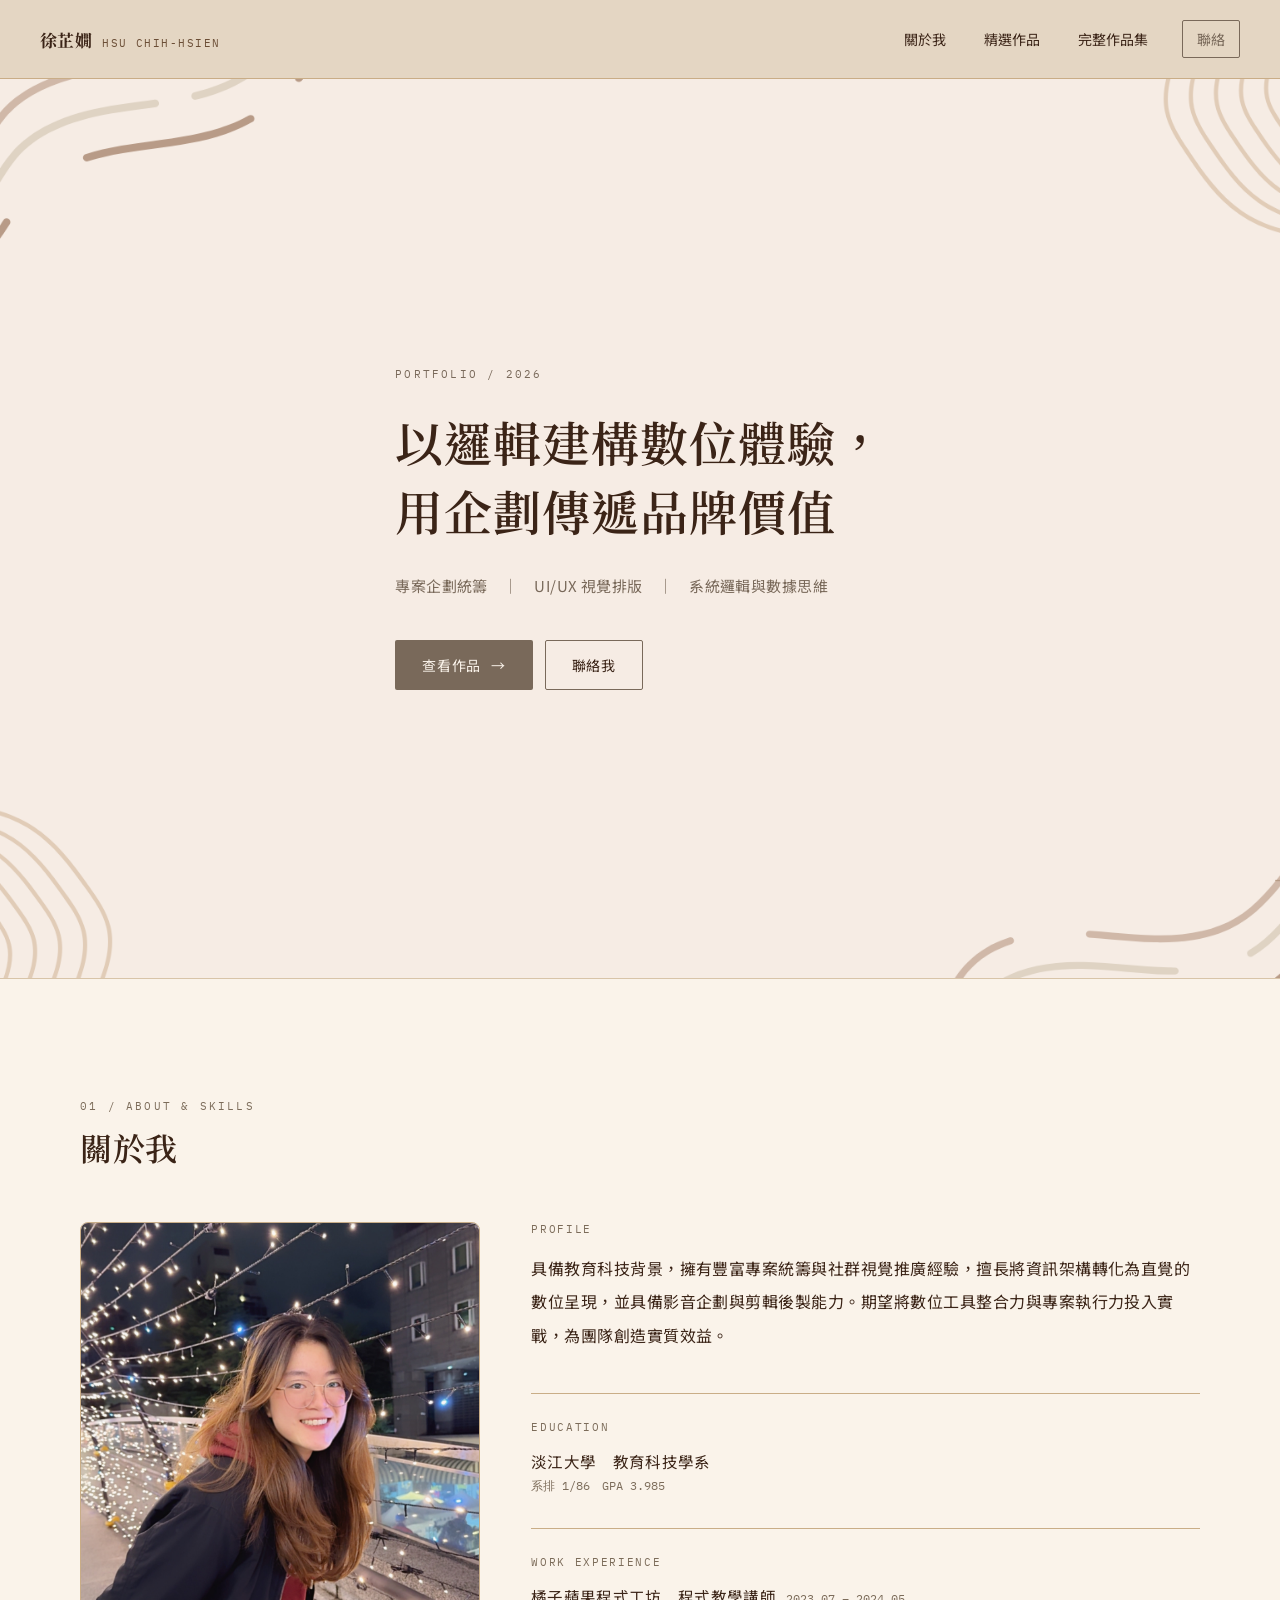
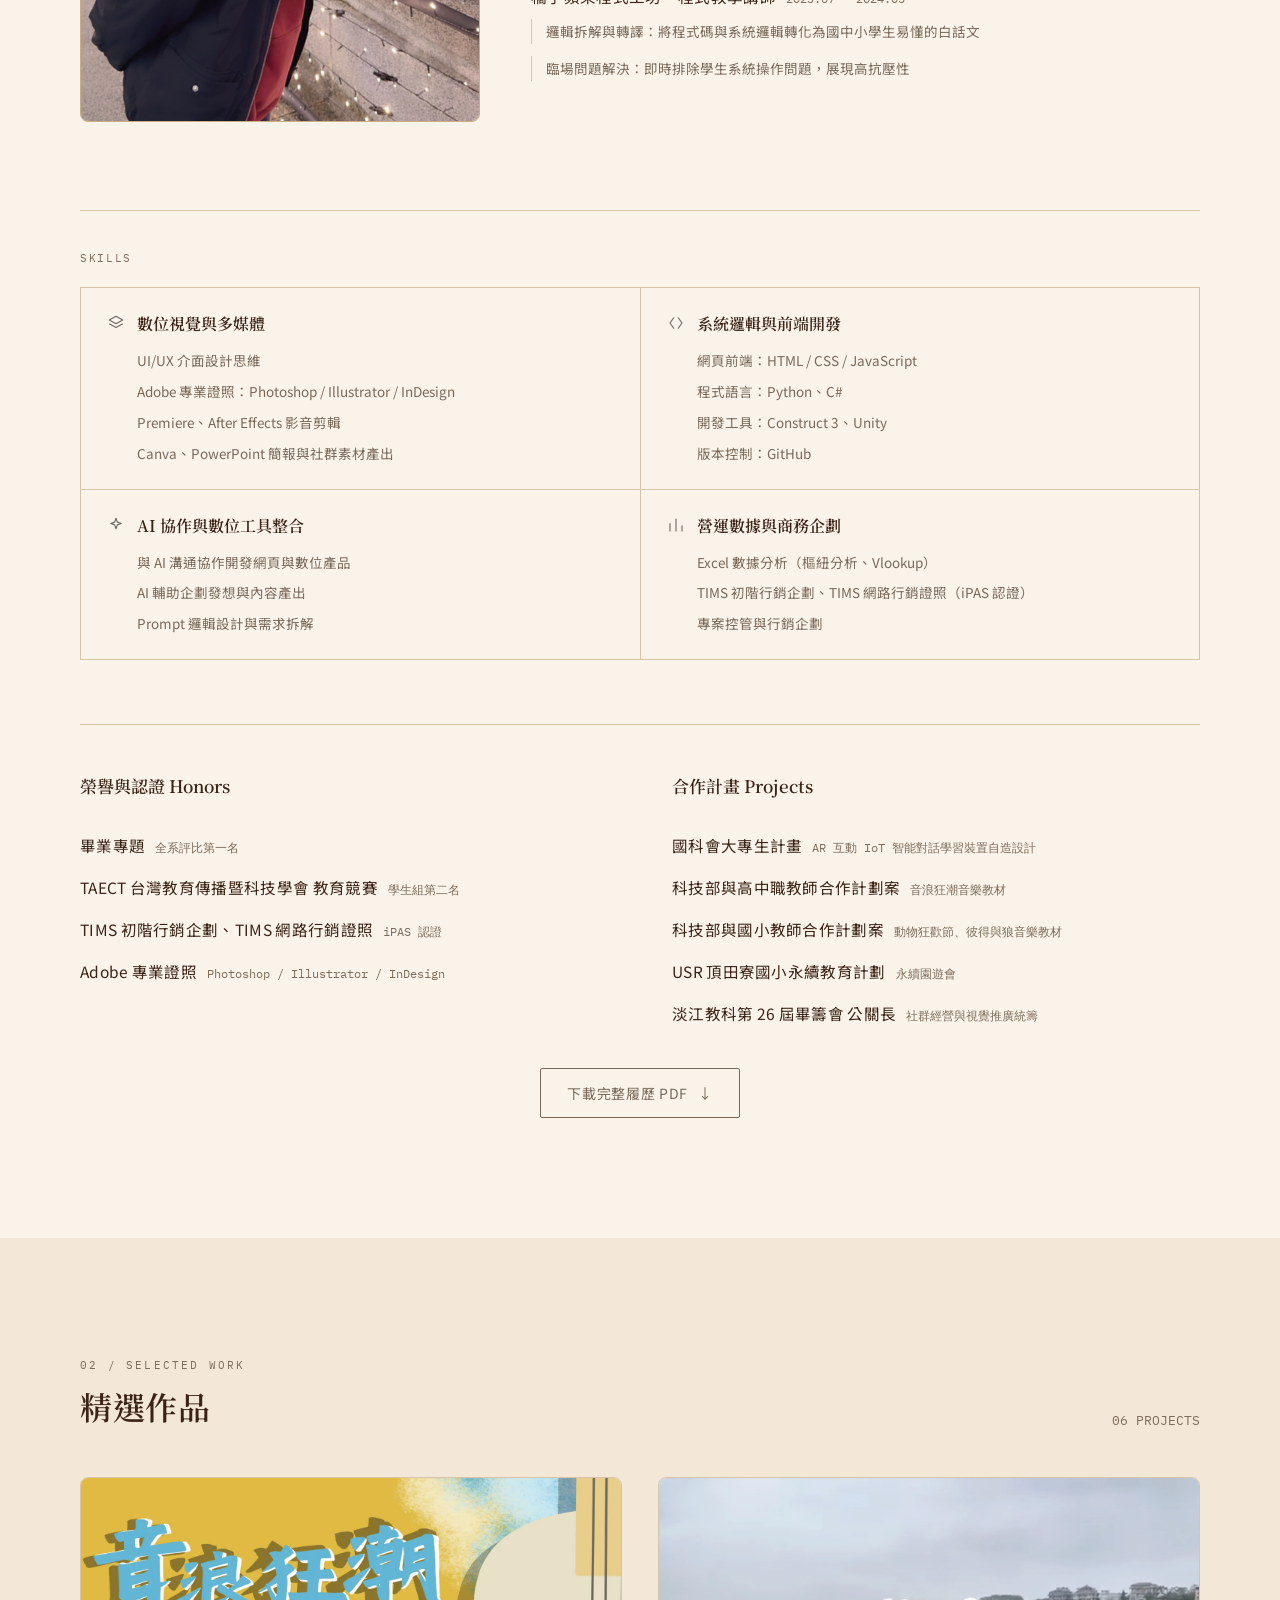
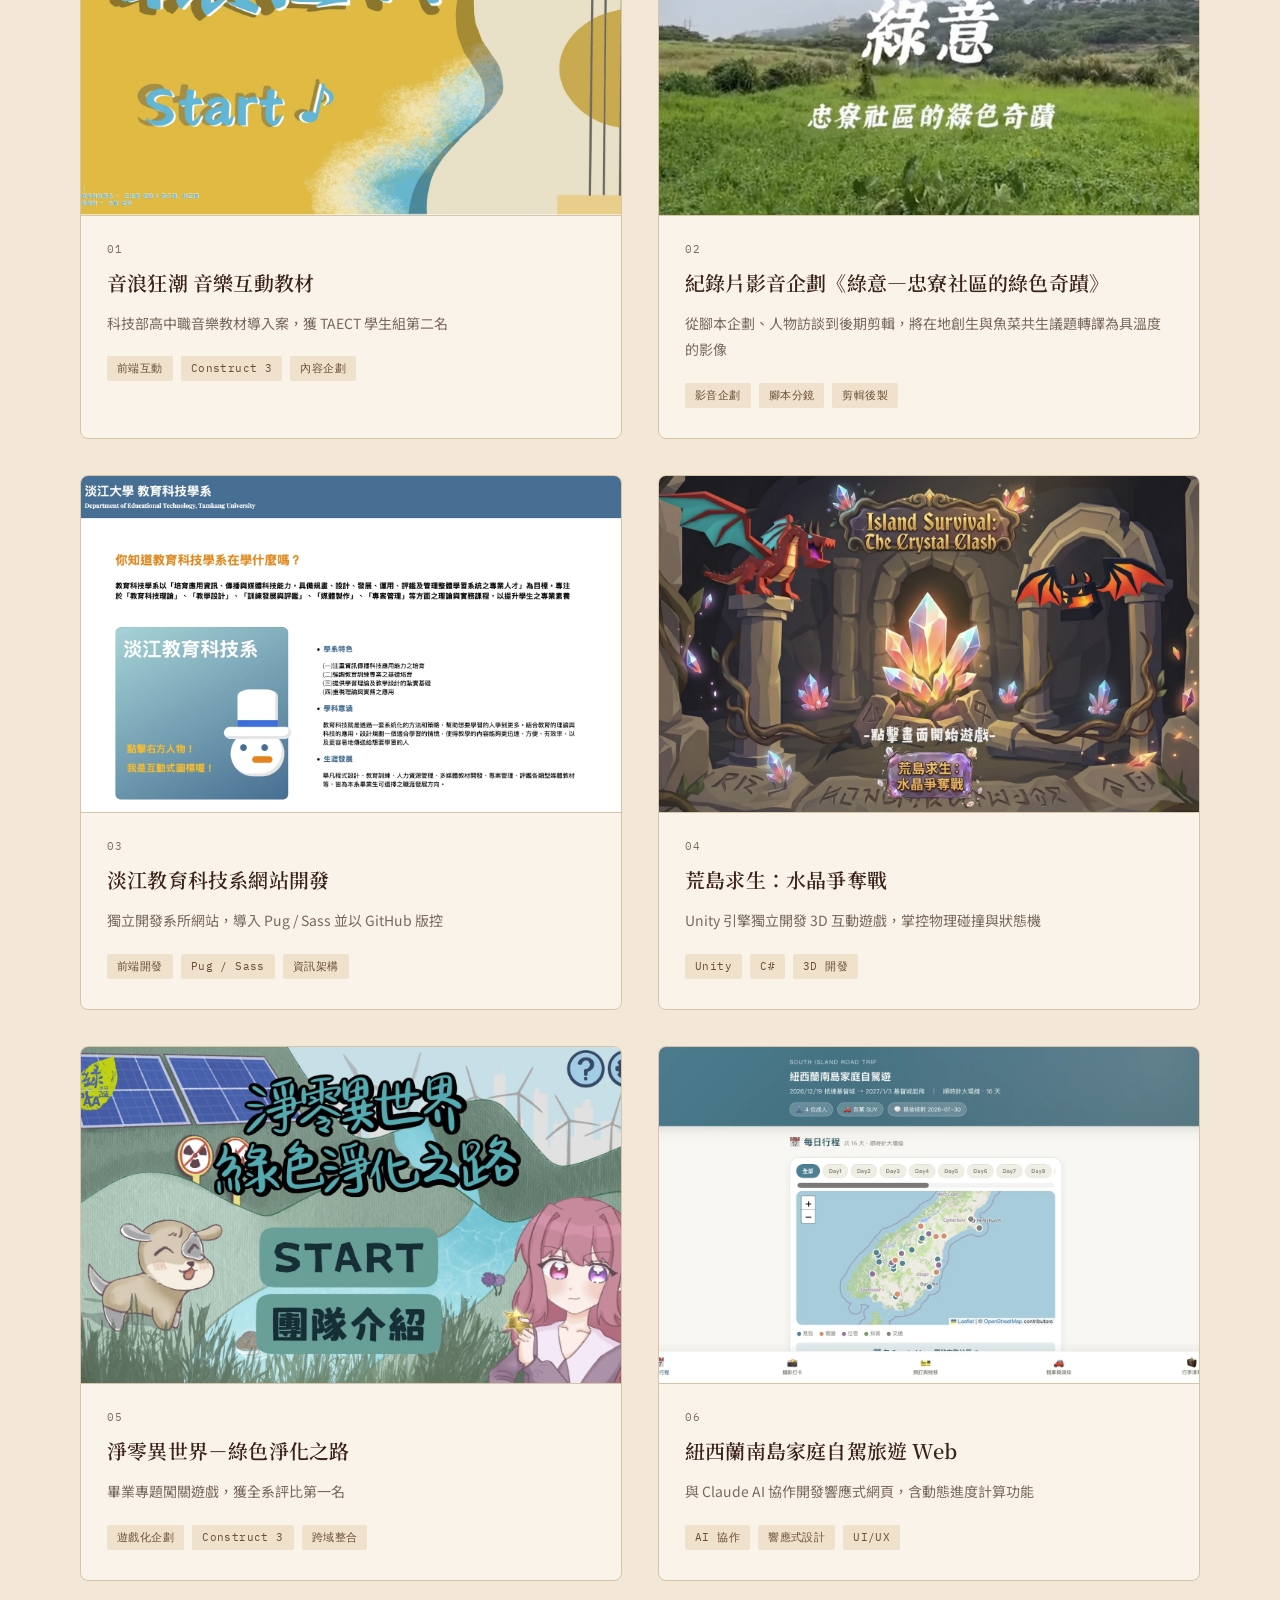
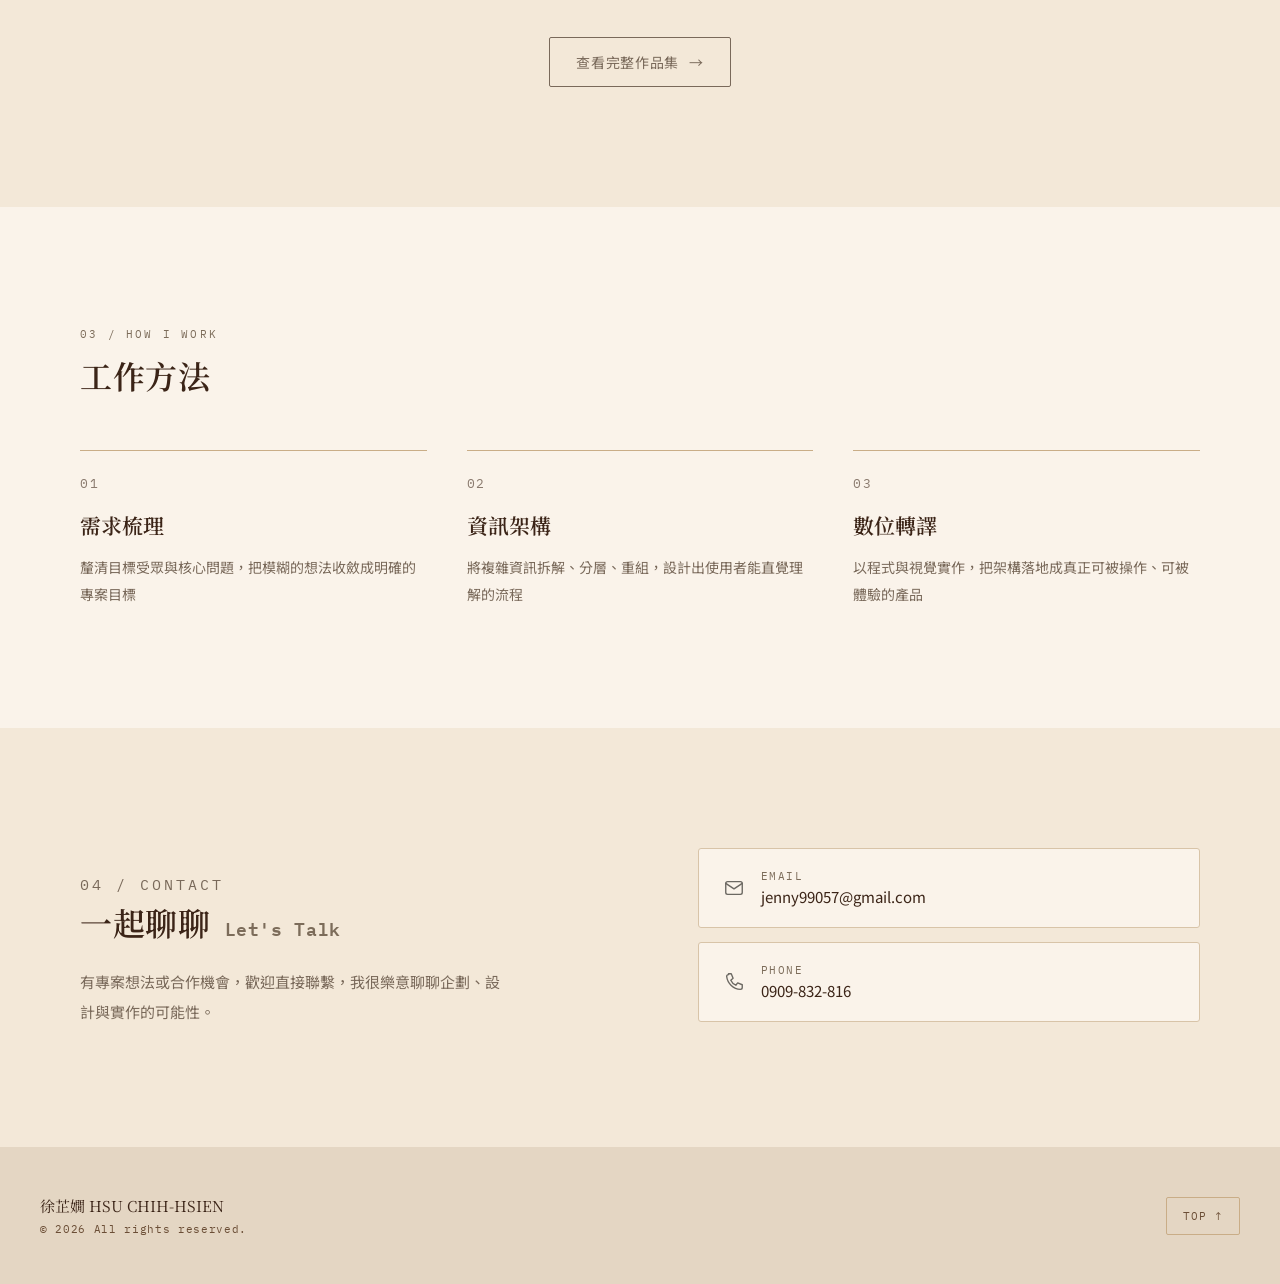
==== index.html @ 4b22bd29 "Bust cache on the OG/Twitter image URL and add explicit twitter:image The og:image was likely fetche" ====
<!DOCTYPE html>
<html lang="zh-Hant">
<head>
<meta charset="UTF-8">
<meta name="viewport" content="width=device-width, initial-scale=1">
<title>徐芷嫺 HSU CHIH-HSIEN — Portfolio</title>
<meta name="description" content="徐芷嫺個人作品集：專案企劃統籌、UI/UX 視覺排版、系統邏輯與數據思維。">
<meta property="og:type" content="website">
<meta property="og:title" content="徐芷嫺 HSU CHIH-HSIEN — Portfolio">
<meta property="og:description" content="徐芷嫺個人作品集：專案企劃統籌、UI/UX 視覺排版、系統邏輯與數據思維。">
<meta property="og:url" content="https://411730178xian.github.io/Chih-Hsien_Portfolio/">
<meta property="og:image" content="https://411730178xian.github.io/Chih-Hsien_Portfolio/assets/images/social/og-cover.jpg?v=2">
<meta property="og:image:width" content="1200">
<meta property="og:image:height" content="675">
<meta name="twitter:card" content="summary_large_image">
<meta name="twitter:image" content="https://411730178xian.github.io/Chih-Hsien_Portfolio/assets/images/social/og-cover.jpg?v=2">
<link rel="preconnect" href="https://fonts.googleapis.com">
<link rel="preconnect" href="https://fonts.gstatic.com" crossorigin>
<link href="https://fonts.googleapis.com/css2?family=Noto+Sans+TC:wght@300;400;500;700&family=Noto+Serif+TC:wght@400;600;700&family=IBM+Plex+Mono:wght@400;500&display=swap" rel="stylesheet">
<link rel="stylesheet" href="css/style.css?v=5">
<link rel="icon" href="assets/icons/favicon.ico" sizes="any">
<link rel="icon" type="image/png" sizes="32x32" href="assets/icons/favicon-32.png">
<link rel="icon" type="image/png" sizes="16x16" href="assets/icons/favicon-16.png">
<link rel="apple-touch-icon" href="assets/icons/apple-touch-icon.png">
</head>
<body>

  <header class="site-header">
    <div class="nav-inner">
      <a href="#top" class="logo">
        <span class="logo-zh">徐芷嫺</span>
        <span class="logo-en">HSU CHIH-HSIEN</span>
      </a>
      <nav class="nav-links">
        <a href="#about" class="nav-link">關於我</a>
        <a href="#work" class="nav-link">精選作品</a>
        <a href="works.html" class="nav-link">完整作品集</a>
        <a href="#contact" class="nav-contact">聯絡</a>
      </nav>
      <button class="burger" type="button" aria-label="選單" aria-expanded="false" aria-controls="mobile-menu">
        <span></span><span></span><span></span>
      </button>
    </div>
    <div class="mobile-menu" id="mobile-menu">
      <a href="#about">關於 About</a>
      <a href="#work">精選作品 Work</a>
      <a href="works.html">完整作品集 All Works</a>
      <a href="#contact">聯絡 Contact</a>
    </div>
  </header>

  <main id="top">

    <!-- ============ HERO ============ -->
    <section class="hero">
      <div class="hero-inner">
        <p class="hero-kicker">PORTFOLIO / 2026</p>
        <h1 class="hero-title">以邏輯建構數位體驗，<br>用企劃傳遞品牌價值</h1>
        <p class="hero-sub">專案企劃統籌　｜　UI/UX 視覺排版　｜　系統邏輯與數據思維</p>
        <div class="hero-cta">
          <a href="#work" class="btn btn-primary">查看作品 <span aria-hidden="true">→</span></a>
          <a href="#contact" class="btn btn-outline-light">聯絡我</a>
        </div>
      </div>
    </section>

    <!-- ============ ABOUT & SKILLS ============ -->
    <section id="about" class="sec">
      <div class="inner">
        <p class="eyebrow">01 / ABOUT &amp; SKILLS</p>
        <h2>關於我</h2>

        <div class="about-cols">
          <div class="portrait">
            <img src="assets/images/profile/portrait.png" alt="徐芷嫺 個人照" onerror="this.style.display='none'">
            <div class="portrait-placeholder">
              <span class="portrait-label">個人照 PORTRAIT</span>
              <span class="portrait-size">4:5　1200×1500px</span>
            </div>
          </div>

          <div class="about-text">
            <p class="info-label">PROFILE</p>
            <p class="about-body">具備教育科技背景，擁有豐富專案統籌與社群視覺推廣經驗，擅長將資訊架構轉化為直覺的數位呈現，並具備影音企劃與剪輯後製能力。期望將數位工具整合力與專案執行力投入實戰，為團隊創造實質效益。</p>

            <div class="info-block">
              <p class="info-label">EDUCATION</p>
              <div class="info-title">淡江大學　教育科技學系</div>
              <div class="info-meta">系排 1/86　GPA 3.985</div>
            </div>

            <div class="info-block">
              <p class="info-label">WORK EXPERIENCE</p>
              <div class="info-row">
                <span class="info-title">橘子蘋果程式工坊　程式教學講師</span>
                <span class="info-meta">2023.07 – 2024.05</span>
              </div>
              <p class="info-note">邏輯拆解與轉譯：將程式碼與系統邏輯轉化為國中小學生易懂的白話文</p>
              <p class="info-note">臨場問題解決：即時排除學生系統操作問題，展現高抗壓性</p>
            </div>
          </div>
        </div>

        <div id="skills" class="skills-block">
          <p class="info-label">SKILLS</p>
          <div class="skills-grid">

              <div class="skill-card">
                <div class="skill-head">
                  <svg width="18" height="18" viewBox="0 0 24 24" fill="none" stroke="#6B6862" stroke-width="1.5" stroke-linejoin="round" aria-hidden="true">
                    <path d="M12 3l9 5-9 5-9-5 9-5z"/>
                    <path d="M3 13l9 5 9-5"/>
                  </svg>
                  <h3>數位視覺與多媒體</h3>
                </div>
                <ul class="skill-list">
                  <li>UI/UX 介面設計思維</li>
                  <li>Adobe 專業證照：Photoshop / Illustrator / InDesign</li>
                  <li>Premiere、After Effects 影音剪輯</li>
                  <li>Canva、PowerPoint 簡報與社群素材產出</li>
                </ul>
              </div>

              <div class="skill-card">
                <div class="skill-head">
                  <svg width="18" height="18" viewBox="0 0 24 24" fill="none" stroke="#6B6862" stroke-width="1.5" stroke-linecap="round" stroke-linejoin="round" aria-hidden="true">
                    <path d="M9 5L4 12l5 7"/>
                    <path d="M15 5l5 7-5 7"/>
                  </svg>
                  <h3>系統邏輯與前端開發</h3>
                </div>
                <ul class="skill-list">
                  <li>網頁前端：HTML / CSS / JavaScript</li>
                  <li>程式語言：Python、C#</li>
                  <li>開發工具：Construct 3、Unity</li>
                  <li>版本控制：GitHub</li>
                </ul>
              </div>

              <div class="skill-card">
                <div class="skill-head">
                  <svg width="18" height="18" viewBox="0 0 24 24" fill="none" stroke="#6B6862" stroke-width="1.5" stroke-linejoin="round" aria-hidden="true">
                    <path d="M12 3l1.8 5.2L19 10l-5.2 1.8L12 17l-1.8-5.2L5 10l5.2-1.8L12 3z"/>
                  </svg>
                  <h3>AI 協作與數位工具整合</h3>
                </div>
                <ul class="skill-list">
                  <li>與 AI 溝通協作開發網頁與數位產品</li>
                  <li>AI 輔助企劃發想與內容產出</li>
                  <li>Prompt 邏輯設計與需求拆解</li>
                </ul>
              </div>

              <div class="skill-card">
                <div class="skill-head">
                  <svg width="18" height="18" viewBox="0 0 24 24" fill="none" stroke="#6B6862" stroke-width="1.5" stroke-linecap="round" aria-hidden="true">
                    <path d="M4 20V10M12 20V4M20 20v-7"/>
                  </svg>
                  <h3>營運數據與商務企劃</h3>
                </div>
                <ul class="skill-list">
                  <li>Excel 數據分析（樞紐分析、Vlookup）</li>
                  <li>TIMS 初階行銷企劃、TIMS 網路行銷證照（iPAS 認證）</li>
                  <li>專案控管與行銷企劃</li>
                </ul>
              </div>

            </div>
          </div>

        <div class="exp-wrap">
          <div class="exp-block">
            <h3 class="exp-title">榮譽與認證 Honors</h3>
            <div class="exp-entries">
              <div>
                <div class="info-row">
                  <span class="info-title">畢業專題</span>
                  <span class="info-meta">全系評比第一名</span>
                </div>
              </div>
              <div>
                <div class="info-row">
                  <span class="info-title">TAECT 台灣教育傳播暨科技學會 教育競賽</span>
                  <span class="info-meta">學生組第二名</span>
                </div>
              </div>
              <div>
                <div class="info-row">
                  <span class="info-title">TIMS 初階行銷企劃、TIMS 網路行銷證照</span>
                  <span class="info-meta">iPAS 認證</span>
                </div>
              </div>
              <div>
                <div class="info-row">
                  <span class="info-title">Adobe 專業證照</span>
                  <span class="info-meta">Photoshop / Illustrator / InDesign</span>
                </div>
              </div>
            </div>
          </div>

          <div class="exp-block">
            <h3 class="exp-title">合作計畫 Projects</h3>
            <div class="exp-entries">
              <div>
                <div class="info-row">
                  <span class="info-title">國科會大專生計畫</span>
                  <span class="info-meta">AR 互動 IoT 智能對話學習裝置自造設計</span>
                </div>
              </div>
              <div>
                <div class="info-row">
                  <span class="info-title">科技部與高中職教師合作計劃案</span>
                  <span class="info-meta">音浪狂潮音樂教材</span>
                </div>
              </div>
              <div>
                <div class="info-row">
                  <span class="info-title">科技部與國小教師合作計劃案</span>
                  <span class="info-meta">動物狂歡節、彼得與狼音樂教材</span>
                </div>
              </div>
              <div>
                <div class="info-row">
                  <span class="info-title">USR 頂田寮國小永續教育計劃</span>
                  <span class="info-meta">永續園遊會</span>
                </div>
              </div>
              <div>
                <div class="info-row">
                  <span class="info-title">淡江教科第 26 屆畢籌會 公關長</span>
                  <span class="info-meta">社群經營與視覺推廣統籌</span>
                </div>
              </div>
            </div>
          </div>
        </div>

        <div class="resume-cta">
          <a href="assets/resume/徐芷嫺履歷.pdf" target="_blank" rel="noopener" download="徐芷嫺履歷.pdf" class="btn btn-outline">下載完整履歷 PDF <span aria-hidden="true">↓</span></a>
        </div>
      </div>
    </section>

    <!-- ============ SELECTED WORK ============ -->
    <section id="work" class="sec-alt">
      <div class="inner">
        <div style="display:flex; flex-wrap:wrap; align-items:flex-end; justify-content:space-between; gap:16px; margin-bottom:48px">
          <div>
            <p class="eyebrow">02 / SELECTED WORK</p>
            <h2>精選作品</h2>
          </div>
          <p style="margin:0; font-size:13px; color:var(--color-text-faint); font-family:var(--font-mono)">06 PROJECTS</p>
        </div>

        <div class="work-grid">

          <a href="https://xian1215.itch.io/music-project" target="_blank" rel="noopener" class="work-card">
            <div class="work-cover">
              <img src="assets/images/works/work-05.webp" alt="音浪狂潮 音樂互動教材 封面" loading="lazy" decoding="async" onerror="this.style.display='none'">
              <div class="work-cover-placeholder">
                <span class="cover-label">COVER 16:10</span>
                <span class="cover-size">建議 1600×1000px</span>
              </div>
            </div>
            <div class="work-body">
              <div class="work-no">01</div>
              <h3 class="work-title">音浪狂潮 音樂互動教材</h3>
              <p class="work-desc">科技部高中職音樂教材導入案，獲 TAECT 學生組第二名</p>
              <div class="tag-row">
                <span class="tag">前端互動</span>
                <span class="tag">Construct 3</span>
                <span class="tag">內容企劃</span>
              </div>
            </div>
          </a>

          <a href="https://youtu.be/BY8ViOmGTmM" target="_blank" rel="noopener" class="work-card">
            <div class="work-cover">
              <img src="assets/images/works/work-03.webp" alt="紀錄片影音企劃《綠意—忠寮社區的綠色奇蹟》 封面" loading="lazy" decoding="async" onerror="this.style.display='none'">
              <div class="work-cover-placeholder">
                <span class="cover-label">COVER 16:10</span>
                <span class="cover-size">建議 1600×1000px</span>
              </div>
            </div>
            <div class="work-body">
              <div class="work-no">02</div>
              <h3 class="work-title">紀錄片影音企劃《綠意—忠寮社區的綠色奇蹟》</h3>
              <p class="work-desc">從腳本企劃、人物訪談到後期剪輯，將在地創生與魚菜共生議題轉譯為具溫度的影像</p>
              <div class="tag-row">
                <span class="tag">影音企劃</span>
                <span class="tag">腳本分鏡</span>
                <span class="tag">剪輯後製</span>
              </div>
            </div>
          </a>

          <a href="https://xian1215.github.io/TKUET-Introduction/" target="_blank" rel="noopener" class="work-card">
            <div class="work-cover">
              <img src="assets/images/works/work-04.webp" alt="淡江教育科技系網站開發 封面" loading="lazy" decoding="async" onerror="this.style.display='none'">
              <div class="work-cover-placeholder">
                <span class="cover-label">COVER 16:10</span>
                <span class="cover-size">建議 1600×1000px</span>
              </div>
            </div>
            <div class="work-body">
              <div class="work-no">03</div>
              <h3 class="work-title">淡江教育科技系網站開發</h3>
              <p class="work-desc">獨立開發系所網站，導入 Pug / Sass 並以 GitHub 版控</p>
              <div class="tag-row">
                <span class="tag">前端開發</span>
                <span class="tag">Pug / Sass</span>
                <span class="tag">資訊架構</span>
              </div>
            </div>
          </a>

          <a href="https://xian1215.itch.io/island-survival-the-crystal-clash" target="_blank" rel="noopener" class="work-card">
            <div class="work-cover">
              <img src="assets/images/works/work-07.webp" alt="荒島求生：水晶爭奪戰 封面" loading="lazy" decoding="async" onerror="this.style.display='none'">
              <div class="work-cover-placeholder">
                <span class="cover-label">COVER 16:10</span>
                <span class="cover-size">建議 1600×1000px</span>
              </div>
            </div>
            <div class="work-body">
              <div class="work-no">04</div>
              <h3 class="work-title">荒島求生：水晶爭奪戰</h3>
              <p class="work-desc">Unity 引擎獨立開發 3D 互動遊戲，掌控物理碰撞與狀態機</p>
              <div class="tag-row">
                <span class="tag">Unity</span>
                <span class="tag">C#</span>
                <span class="tag">3D 開發</span>
              </div>
            </div>
          </a>

          <a href="https://6831bec1b82cb1c73385c4f5--celebrated-hummingbird-86bf99.netlify.app" target="_blank" rel="noopener" class="work-card">
            <div class="work-cover">
              <img src="assets/images/works/work-08.webp" alt="淨零異世界－綠色淨化之路 封面" loading="lazy" decoding="async" onerror="this.style.display='none'">
              <div class="work-cover-placeholder">
                <span class="cover-label">COVER 16:10</span>
                <span class="cover-size">建議 1600×1000px</span>
              </div>
            </div>
            <div class="work-body">
              <div class="work-no">05</div>
              <h3 class="work-title">淨零異世界－綠色淨化之路</h3>
              <p class="work-desc">畢業專題闖關遊戲，獲全系評比第一名</p>
              <div class="tag-row">
                <span class="tag">遊戲化企劃</span>
                <span class="tag">Construct 3</span>
                <span class="tag">跨域整合</span>
              </div>
            </div>
          </a>

          <a href="https://411730178xian.github.io/nz-south-island-trip/" target="_blank" rel="noopener" class="work-card">
            <div class="work-cover">
              <img src="assets/images/works/work-13.webp" alt="紐西蘭南島家庭自駕旅遊 Web 封面" loading="lazy" decoding="async" onerror="this.style.display='none'">
              <div class="work-cover-placeholder">
                <span class="cover-label">COVER 16:10</span>
                <span class="cover-size">建議 1600×1000px</span>
              </div>
            </div>
            <div class="work-body">
              <div class="work-no">06</div>
              <h3 class="work-title">紐西蘭南島家庭自駕旅遊 Web</h3>
              <p class="work-desc">與 Claude AI 協作開發響應式網頁，含動態進度計算功能</p>
              <div class="tag-row">
                <span class="tag">AI 協作</span>
                <span class="tag">響應式設計</span>
                <span class="tag">UI/UX</span>
              </div>
            </div>
          </a>

        </div>

        <div style="display:flex; justify-content:center; margin-top:56px">
          <a href="works.html" class="btn btn-outline">查看完整作品集 <span aria-hidden="true">→</span></a>
        </div>
      </div>
    </section>

    <!-- ============ HOW I WORK ============ -->
    <section class="sec">
      <div class="inner">
        <p class="eyebrow">03 / HOW I WORK</p>
        <h2>工作方法</h2>
        <div class="steps-grid">
          <div class="step">
            <div class="step-no">01</div>
            <h3>需求梳理</h3>
            <p>釐清目標受眾與核心問題，把模糊的想法收斂成明確的專案目標</p>
          </div>
          <div class="step">
            <div class="step-no">02</div>
            <h3>資訊架構</h3>
            <p>將複雜資訊拆解、分層、重組，設計出使用者能直覺理解的流程</p>
          </div>
          <div class="step">
            <div class="step-no">03</div>
            <h3>數位轉譯</h3>
            <p>以程式與視覺實作，把架構落地成真正可被操作、可被體驗的產品</p>
          </div>
        </div>
      </div>
    </section>

    <!-- ============ CONTACT ============ -->
    <section id="contact" class="sec-alt">
      <div class="inner">
        <div class="contact-wrap">
          <div class="contact-copy">
            <p class="eyebrow">04 / CONTACT</p>
            <h2>一起聊聊<span style="font-family:var(--font-mono); font-size:18px; color:var(--color-text-faint); margin-left:14px">Let's Talk</span></h2>
            <p>有專案想法或合作機會，歡迎直接聯繫，我很樂意聊聊企劃、設計與實作的可能性。</p>
          </div>
          <div class="contact-links">
            <a href="mailto:jenny99057@gmail.com" class="contact-card">
              <svg width="22" height="22" viewBox="0 0 24 24" fill="none" stroke="#6B6862" stroke-width="1.5" stroke-linecap="round" stroke-linejoin="round" aria-hidden="true">
                <rect x="3" y="5" width="18" height="14" rx="2"/>
                <path d="M3 7l9 6 9-6"/>
              </svg>
              <span class="contact-card-body">
                <span class="contact-card-label">EMAIL</span>
                <span class="contact-card-value">jenny99057@gmail.com</span>
              </span>
            </a>
            <a href="tel:0909832816" class="contact-card">
              <svg width="22" height="22" viewBox="0 0 24 24" fill="none" stroke="#6B6862" stroke-width="1.5" stroke-linecap="round" stroke-linejoin="round" aria-hidden="true">
                <path d="M6 3h3l2 5-2.5 2a11 11 0 0 0 5.5 5.5l2-2.5 5 2v3a2 2 0 0 1-2 2A16 16 0 0 1 4 6a2 2 0 0 1 2-2z"/>
              </svg>
              <span class="contact-card-body">
                <span class="contact-card-label">PHONE</span>
                <span class="contact-card-value">0909-832-816</span>
              </span>
            </a>
          </div>
        </div>
      </div>
    </section>

  </main>

  <footer class="site-footer">
    <div class="foot-inner">
      <div class="foot-name">
        <span class="foot-name-zh">徐芷嫺 HSU CHIH-HSIEN</span>
        <span class="foot-copyright">© 2026 All rights reserved.</span>
      </div>
      <a href="#top" class="top-link">TOP ↑</a>
    </div>
  </footer>

<script src="js/main.js"></script>
</body>
</html>
---- css/style.css ----
/* ===========================================================
   徐芷嫺 Portfolio — Design tokens & base styles
   Color / type / spacing values come from the approved design spec
   (see the "DESIGN SPEC" panel in the original Claude Design file).
   =========================================================== */

:root {
  --color-accent: #E4D6C3;
  --color-text: #3B2417;
  --color-text-secondary: #79695A;
  --color-text-faint: #7C6C5A;
  --color-bg: #FAF3EA;
  --color-bg-alt: #F3E8D8;
  --color-border: #D8C4A8;
  --color-border-strong: #C9AD87;
  --color-tag-bg: #EFE1CC;
  --color-tag-text: #6B4E36;

  --font-serif: 'Noto Serif TC', serif;
  --font-sans: 'Noto Sans TC', 'Helvetica Neue', Helvetica, Arial, sans-serif;
  --font-mono: 'IBM Plex Mono', monospace;

  --page-max: 1200px;
  --bar-max: 1600px;
  --pad-desktop: 40px;
  --pad-mobile: 24px;
  --sec-pad-desktop: 120px;
  --sec-pad-mobile: 72px;
}

* { box-sizing: border-box; }

html {
  scroll-behavior: smooth;
}

body {
  margin: 0;
  background: var(--color-bg);
  font-family: var(--font-sans);
  color: var(--color-text);
  -webkit-font-smoothing: antialiased;
}

a {
  color: var(--color-text);
  text-decoration: none;
}

img {
  max-width: 100%;
  display: block;
}

::selection {
  background: var(--color-border);
  color: var(--color-text);
}

/* Anchors land below the sticky header instead of right under it */
section[id], main[id] {
  scroll-margin-top: 90px;
}

.inner {
  max-width: var(--page-max);
  margin: 0 auto;
  padding: 0 var(--pad-mobile);
}
@media (min-width: 720px) {
  .inner { padding: 0 var(--pad-desktop); }
}

.sec {
  padding: var(--sec-pad-mobile) 0;
  background: var(--color-bg);
}
.sec-alt {
  padding: var(--sec-pad-mobile) 0;
  background: var(--color-bg-alt);
}
@media (min-width: 720px) {
  .sec, .sec-alt { padding: var(--sec-pad-desktop) 0; }
}

.eyebrow {
  font-family: var(--font-mono);
  font-size: 11px;
  letter-spacing: .2em;
  color: var(--color-text-faint);
  margin: 0 0 12px;
}

h1, h2, h3 {
  font-family: var(--font-serif);
  font-weight: 600;
  color: var(--color-text);
  margin: 0;
}

h1 {
  font-size: 32px;
  line-height: 1.45;
  letter-spacing: .02em;
}
@media (min-width: 720px) {
  h1 { font-size: 48px; }
}

h2 {
  font-size: 26px;
  line-height: 1.4;
  letter-spacing: .02em;
}
@media (min-width: 720px) {
  h2 { font-size: 32px; }
}

/* ===================== HEADER / NAV ===================== */

.site-header {
  position: sticky;
  top: 0;
  z-index: 50;
  background: var(--color-accent);
  border-bottom: 1px solid var(--color-border-strong);
}

.nav-inner {
  max-width: var(--bar-max);
  margin: 0 auto;
  padding: 16px var(--pad-mobile);
  display: flex;
  align-items: center;
  justify-content: space-between;
  gap: 20px;
}
@media (min-width: 720px) {
  .nav-inner { padding: 20px var(--pad-desktop); }
}

.logo {
  display: flex;
  align-items: baseline;
  gap: 10px;
  min-height: 24px;
  color: var(--color-text);
}
.logo-zh {
  font-family: var(--font-serif);
  font-weight: 700;
  font-size: 17px;
  letter-spacing: .02em;
}
.logo-en {
  font-family: var(--font-mono);
  font-size: 10.5px;
  letter-spacing: .14em;
  color: var(--color-tag-text);
}

.nav-links {
  display: none;
  align-items: center;
  gap: 30px;
}
@media (min-width: 720px) {
  .nav-links { display: flex; }
}

.nav-link {
  padding: 8px 4px;
  min-height: 24px;
  font-size: 14px;
  color: var(--color-text);
  border-bottom: 1px solid transparent;
  transition: color .2s, border-color .2s;
}
.nav-link:hover {
  color: #4A3B32;
  border-bottom-color: var(--color-text);
}

.nav-contact {
  padding: 8px 14px;
  min-height: 24px;
  font-size: 14px;
  color: var(--color-text-secondary);
  border: 1px solid var(--color-text-secondary);
  border-radius: 2px;
  transition: background-color .3s, color .3s;
}
.nav-contact:hover {
  background: var(--color-text-secondary);
  color: var(--color-bg);
}

.burger {
  display: flex;
  flex-direction: column;
  gap: 5px;
  width: 40px;
  height: 32px;
  align-items: center;
  justify-content: center;
  background: transparent;
  border: 1px solid #C2A594;
  border-radius: 2px;
  cursor: pointer;
}
@media (min-width: 720px) {
  .burger { display: none; }
}
.burger span {
  display: block;
  width: 20px;
  height: 1.5px;
  background: var(--color-text);
}

.mobile-menu {
  display: none;
  flex-direction: column;
  padding: 4px var(--pad-mobile) 20px;
  border-top: 1px solid var(--color-border-strong);
  background: var(--color-accent);
}
.mobile-menu.is-open {
  display: flex;
}
@media (min-width: 720px) {
  .mobile-menu { display: none !important; }
}
.mobile-menu a {
  padding: 14px 0;
  border-bottom: 1px solid var(--color-border-strong);
  color: var(--color-text);
  font-size: 15px;
}
.mobile-menu a:last-child {
  border-bottom: none;
}

/* ===================== BUTTONS ===================== */

.btn {
  display: inline-flex;
  align-items: center;
  gap: 10px;
  padding: 14px 26px;
  font-size: 14px;
  letter-spacing: .05em;
  border-radius: 2px;
  cursor: pointer;
  font-family: var(--font-sans);
  transition: background-color .3s, color .3s, border-color .3s;
}
.btn-primary {
  background: var(--color-bg);
  color: var(--color-text);
  border: 1px solid transparent;
}
.btn-primary:hover {
  background: var(--color-text-secondary);
  color: var(--color-bg);
}
.btn-outline-light {
  border: 1px solid rgba(255,255,255,.5);
  color: var(--color-bg);
}
.btn-outline-light:hover {
  border-color: var(--color-bg);
  background: rgba(255,255,255,.1);
}
.btn-outline {
  border: 1px solid var(--color-text-secondary);
  color: var(--color-text-secondary);
  background: transparent;
}
.btn-outline:hover {
  background: var(--color-text-secondary);
  color: var(--color-bg);
}

/* ===================== HERO ===================== */

.hero {
  position: relative;
  overflow: hidden;
  min-height: 640px;
  min-height: 100svh;
  display: flex;
  align-items: center;
  background: var(--color-bg) url("../assets/images/hero/hero-bg.png") center / cover no-repeat;
  border-bottom: 1px solid var(--color-border);
}
@media (min-width: 720px) {
  .hero { min-height: 860px; min-height: 100svh; }
}
@media (max-width: 719px) {
  /* hero-bg.png's line-art lives in four corner clusters. On a narrow
     viewport, swap the single cover image for four corner crops, each
     pinned to its own corner and sized off viewport width (not the
     hero's height) with a clamp so it scales gently as the window
     resizes but never balloons or shrinks to nothing. Each corner
     stays a consistent, undistorted size and only the blank middle
     grows or shrinks to fill the leftover space — instead of the
     whole image being uniformly shrunk or cropped. */
  .hero {
    background-image:
      url("../assets/images/hero/hero-corner-tl.png"),
      url("../assets/images/hero/hero-corner-tr.png"),
      url("../assets/images/hero/hero-corner-bl.png"),
      url("../assets/images/hero/hero-corner-br.png");
    background-position: top left, top right, bottom left, bottom right;
    background-size:
      clamp(140px, 34vw, 300px) auto,
      clamp(140px, 34vw, 300px) auto,
      clamp(140px, 34vw, 300px) auto,
      clamp(140px, 34vw, 300px) auto;
    background-repeat: no-repeat, no-repeat, no-repeat, no-repeat;
  }
}
.hero-inner {
  position: relative;
  z-index: 1;
  max-width: var(--page-max);
  margin: 0 auto;
  padding: 0 var(--pad-mobile);
}
@media (min-width: 720px) {
  .hero-inner { padding: 0 var(--pad-desktop); }
}
.hero-kicker {
  font-family: var(--font-mono);
  font-size: 11px;
  letter-spacing: .2em;
  color: var(--color-text-secondary);
  margin: 0 0 26px;
}
.hero-title {
  margin: 0;
  font-family: var(--font-serif);
  font-weight: 600;
  font-size: 32px;
  line-height: 1.45;
  letter-spacing: .02em;
  color: var(--color-text);
  max-width: 820px;
}
@media (min-width: 720px) {
  .hero-title { font-size: 48px; }
}
.hero-sub {
  margin: 26px 0 0;
  font-size: 13px;
  line-height: 1.9;
  color: var(--color-text-secondary);
  letter-spacing: .02em;
}
@media (min-width: 720px) {
  .hero-sub { font-size: 15px; letter-spacing: .03em; }
}
.hero-cta {
  display: flex;
  flex-wrap: wrap;
  gap: 12px;
  margin-top: 40px;
}
.hero-cta .btn-primary {
  background: var(--color-text-secondary);
  color: var(--color-bg);
}
.hero-cta .btn-primary:hover {
  background: var(--color-text);
  color: var(--color-bg);
}
.hero-cta .btn-outline-light {
  border-color: var(--color-text-secondary);
  color: var(--color-text);
}
.hero-cta .btn-outline-light:hover {
  border-color: var(--color-text);
  background: var(--color-bg-alt);
}

/* ===================== ABOUT ===================== */

.about-cols {
  max-width: 800px;
  margin-top: 36px;
}
@media (min-width: 720px) {
  .about-cols {
    margin-top: 52px;
    max-width: none;
    display: grid;
    grid-template-columns: minmax(200px, clamp(220px, 34vw, 400px)) 1fr;
    gap: clamp(32px, 4vw, 64px);
    align-items: start;
  }
  .portrait {
    margin-bottom: 0;
  }
}

.portrait {
  position: relative;
  width: 400px;
  max-width: 100%;
  aspect-ratio: 4/5;
  border-radius: 8px;
  border: 1px solid var(--color-border-strong);
  overflow: hidden;
  margin-bottom: 32px;
}
.portrait img {
  position: absolute;
  inset: 0;
  z-index: 1;
  width: 100%;
  height: 100%;
  object-fit: cover;
}
.portrait-placeholder {
  position: absolute;
  inset: 0;
  background-image: repeating-linear-gradient(135deg, #EFE2D0 0 8px, #F8F0E5 8px 16px);
  display: flex;
  flex-direction: column;
  align-items: center;
  justify-content: center;
  gap: 6px;
}
.portrait-label {
  font-family: var(--font-mono);
  font-size: 10.5px;
  color: var(--color-text-faint);
  letter-spacing: .08em;
}
.portrait-size {
  font-family: var(--font-mono);
  font-size: 9.5px;
  color: #AFA08A;
}

.about-body {
  margin: 0;
  font-size: 16px;
  line-height: 2.1;
  color: var(--color-text);
  letter-spacing: .03em;
}

.info-block {
  margin-top: 40px;
  padding-top: 26px;
  border-top: 1px solid var(--color-border-strong);
}
.info-block + .info-block {
  margin-top: 34px;
}
.info-label {
  font-family: var(--font-mono);
  font-size: 10.5px;
  letter-spacing: .16em;
  color: var(--color-text-faint);
  margin: 0 0 16px;
}
.info-title {
  font-size: 15.5px;
  color: var(--color-text);
  letter-spacing: .02em;
}
.info-meta {
  margin-top: 6px;
  font-family: var(--font-mono);
  font-size: 11.5px;
  color: var(--color-text-faint);
}
.info-row {
  display: flex;
  flex-wrap: wrap;
  gap: 10px;
  align-items: baseline;
}
.info-note {
  margin: 12px 0 0;
  font-size: 13.5px;
  line-height: 1.85;
  color: var(--color-text-secondary);
  padding-left: 14px;
  border-left: 1px solid var(--color-border);
}

/* Skills block: standalone, below the photo/bio row */
.skills-block {
  max-width: 800px;
  margin: 56px auto 0;
  padding-top: 40px;
  border-top: 1px solid var(--color-border);
}
@media (min-width: 720px) {
  .skills-block { max-width: none; }
}
.skills-grid {
  display: grid;
  grid-template-columns: 1fr;
  gap: 1px;
  background: var(--color-border);
  border: 1px solid var(--color-border);
  margin-top: 22px;
}
@media (min-width: 720px) {
  .skills-grid { grid-template-columns: repeat(2, 1fr); }
}
.skill-card {
  background: var(--color-bg);
  padding: 24px 26px;
}
.skill-head {
  display: flex;
  align-items: center;
  gap: 12px;
}
.skill-head h3 {
  font-size: 16px;
}
.skill-list {
  margin: 14px 0 0;
  padding: 0 0 0 30px;
  list-style: none;
  display: flex;
  flex-direction: column;
  gap: 8px;
}
.skill-list li {
  font-size: 13.5px;
  line-height: 1.7;
  color: var(--color-text-secondary);
}

/* Experience blocks (Honors / Projects) */
.exp-wrap {
  max-width: 800px;
  margin: 64px auto 0;
  padding-top: 48px;
  border-top: 1px solid var(--color-border);
  display: flex;
  flex-direction: column;
  gap: 48px;
}
@media (min-width: 720px) {
  .exp-wrap {
    max-width: none;
    display: grid;
    grid-template-columns: 1fr 1fr;
    gap: 48px 64px;
    align-items: start;
  }
}
.exp-block {
  display: flex;
  flex-wrap: wrap;
  gap: 36px;
}
.exp-title {
  flex: 0 0 auto;
  min-width: 160px;
  font-size: 17px;
}
.exp-entries {
  flex: 1 1 420px;
  min-width: 250px;
  display: flex;
  flex-direction: column;
  gap: 20px;
}

.resume-cta {
  max-width: 800px;
  margin: 44px auto 0;
}
@media (min-width: 720px) {
  .resume-cta {
    max-width: none;
    display: flex;
    justify-content: center;
  }
}

/* ===================== WORK CARDS ===================== */

.work-grid {
  display: grid;
  grid-template-columns: 1fr;
  gap: 36px;
}
@media (min-width: 640px) {
  .work-grid { grid-template-columns: repeat(auto-fit, minmax(min(100%, 420px), 1fr)); }
}

.work-card {
  display: block;
  color: inherit;
  background: var(--color-bg);
  border: 1px solid var(--color-border);
  border-radius: 8px;
  overflow: hidden;
  transition: box-shadow .35s ease, border-color .35s ease, transform .35s ease;
}
.work-card:hover {
  border-color: var(--color-accent);
  box-shadow: 0 24px 48px -24px rgba(26,26,24,.34);
  transform: translateY(-3px);
}

.work-cover {
  position: relative;
  aspect-ratio: 16/10;
  overflow: hidden;
  border-bottom: 1px solid var(--color-border);
}
.work-cover-placeholder,
.work-cover img {
  position: absolute;
  inset: 0;
  width: 100%;
  height: 100%;
}
.work-cover-placeholder {
  background-image: repeating-linear-gradient(135deg, #EFE2D0 0 8px, #F8F0E5 8px 16px);
  display: flex;
  flex-direction: column;
  align-items: center;
  justify-content: center;
  gap: 6px;
  transition: transform .55s cubic-bezier(.2,.8,.2,1);
}
.work-card:hover .work-cover-placeholder {
  transform: scale(1.06);
}
.work-cover img {
  z-index: 1;
  object-fit: cover;
  object-position: center;
  transition: transform .55s cubic-bezier(.2,.8,.2,1);
}
.work-card:hover .work-cover img {
  transform: scale(1.06);
}
.cover-label {
  font-family: var(--font-mono);
  font-size: 11px;
  color: var(--color-text-faint);
  letter-spacing: .08em;
}
.cover-size {
  font-family: var(--font-mono);
  font-size: 10px;
  color: #AFA08A;
}

.work-body {
  padding: 26px 26px 30px;
}
.work-no {
  font-family: var(--font-mono);
  font-size: 10.5px;
  color: var(--color-text-faint);
  letter-spacing: .14em;
}
.work-title {
  margin: 12px 0 0;
  font-size: 20px;
  line-height: 1.5;
  letter-spacing: .01em;
}
.work-desc {
  margin: 12px 0 0;
  font-size: 14px;
  line-height: 1.9;
  color: var(--color-text-secondary);
}
.tag-row {
  display: flex;
  flex-wrap: wrap;
  gap: 8px;
  margin-top: 20px;
}
.tag {
  font-family: var(--font-mono);
  font-size: 10.5px;
  color: var(--color-tag-text);
  background: var(--color-tag-bg);
  padding: 5px 10px;
  border-radius: 2px;
  letter-spacing: .04em;
}

/* Full works page — grid uses 3 cols on desktop, has category + link row */
.works-grid {
  display: grid;
  grid-template-columns: 1fr;
  gap: 32px;
}
@media (min-width: 640px) {
  .works-grid { grid-template-columns: repeat(auto-fit, minmax(min(100%, 300px), 1fr)); }
}
.works-grid .work-card {
  display: flex;
  flex-direction: column;
}
.work-card-link {
  display: flex;
  flex-direction: column;
  flex: 1;
  color: inherit;
}
.works-grid .work-body {
  padding: 24px 24px 28px;
  display: flex;
  flex-direction: column;
  flex: 1;
}
.works-grid .work-cat {
  font-family: var(--font-mono);
  font-size: 10px;
  color: #8A7A6E;
  letter-spacing: .12em;
}
.works-grid .work-title {
  font-size: 18px;
  line-height: 1.55;
}
.works-grid .work-desc {
  margin: 12px 0 20px;
  font-size: 13.5px;
}
.works-grid .tag-row {
  margin-top: auto;
}
.link-row {
  display: flex;
  flex-wrap: wrap;
  gap: 8px;
  margin-top: 18px;
  padding: 18px 24px 24px;
  border-top: 1px solid var(--color-border);
}
.link-pill {
  font-size: 12px;
  color: var(--color-text-secondary);
  border: 1px solid var(--color-text-secondary);
  padding: 6px 12px;
  border-radius: 2px;
  transition: background-color .25s, color .25s, border-color .25s;
}
.link-pill:hover {
  background: var(--color-text-secondary);
  border-color: var(--color-text-secondary);
  color: var(--color-bg);
}

/* Category filter (All Works page) */
.filter-row {
  display: flex;
  flex-wrap: wrap;
  gap: 10px;
  margin: 44px 0 40px;
  padding-bottom: 32px;
  border-bottom: 1px solid var(--color-border);
}
.filter-btn {
  padding: 10px 18px;
  min-height: 24px;
  border: 1px solid var(--color-border-strong);
  background: transparent;
  color: var(--color-text-secondary);
  font-family: var(--font-sans);
  font-size: 13px;
  letter-spacing: .03em;
  border-radius: 2px;
  cursor: pointer;
  transition: background-color .2s, border-color .2s, color .2s;
}
.filter-btn:hover {
  border-color: var(--color-text-secondary);
  color: var(--color-text-secondary);
}
.filter-btn.is-active {
  border-color: var(--color-accent);
  background: var(--color-accent);
  color: var(--color-text);
}

.works-intro {
  margin: 20px 0 0;
  font-size: 15px;
  line-height: 2;
  color: var(--color-text-secondary);
  max-width: 560px;
}
@media (min-width: 720px) {
  .works-intro { max-width: none; }
}

/* ===================== HOW I WORK ===================== */

.steps-grid {
  display: grid;
  grid-template-columns: 1fr;
  gap: 40px;
  margin-top: 52px;
}
@media (min-width: 720px) {
  .steps-grid { grid-template-columns: repeat(3, 1fr); }
}
.step {
  border-top: 1px solid var(--color-border-strong);
  padding-top: 24px;
}
.step-no {
  font-family: var(--font-mono);
  font-size: 13px;
  color: #8A7A6E;
  letter-spacing: .12em;
}
.step h3 {
  margin-top: 18px;
  font-size: 21px;
}
.step p {
  margin: 14px 0 0;
  font-size: 14px;
  line-height: 1.95;
  color: var(--color-text-secondary);
}

/* ===================== CONTACT ===================== */

.contact-wrap {
  display: flex;
  flex-wrap: wrap;
  gap: 56px;
  align-items: flex-start;
}
.contact-copy {
  flex: 1 1 380px;
  min-width: 260px;
}
.contact-copy p {
  margin: 22px 0 0;
  font-size: 15px;
  line-height: 2;
  color: var(--color-text-secondary);
  max-width: 420px;
}
.contact-links {
  flex: 1 1 320px;
  min-width: 250px;
  display: flex;
  flex-direction: column;
  gap: 14px;
}
.contact-card {
  display: flex;
  align-items: center;
  gap: 16px;
  padding: 20px 24px;
  background: var(--color-bg);
  border: 1px solid var(--color-border);
  border-radius: 3px;
  color: var(--color-text);
  transition: box-shadow .3s ease, border-color .3s ease, transform .3s ease;
}
.contact-card:hover {
  border-color: #4A3B32;
  box-shadow: 0 16px 32px -20px rgba(26,26,24,.3);
  transform: translateY(-3px);
}
.contact-card-body {
  display: flex;
  flex-direction: column;
  gap: 3px;
}
.contact-card-label {
  font-family: var(--font-mono);
  font-size: 10.5px;
  letter-spacing: .14em;
  color: var(--color-text-faint);
}
.contact-card-value {
  font-size: 15px;
}

/* ===================== FOOTER ===================== */

.site-footer {
  background: var(--color-accent);
  color: var(--color-tag-text);
}
.foot-inner {
  max-width: var(--bar-max);
  margin: 0 auto;
  padding: 40px var(--pad-mobile);
  display: flex;
  flex-wrap: wrap;
  gap: 24px;
  align-items: center;
  justify-content: space-between;
}
@media (min-width: 720px) {
  .foot-inner { padding: 48px var(--pad-desktop); }
}
.foot-name {
  display: flex;
  flex-direction: column;
  gap: 6px;
}
.foot-name-zh {
  font-family: var(--font-serif);
  font-size: 15px;
  color: var(--color-text);
}
.foot-copyright {
  font-family: var(--font-mono);
  font-size: 11px;
  letter-spacing: .06em;
}
.top-link {
  display: inline-flex;
  align-items: center;
  gap: 8px;
  height: 38px;
  padding: 0 16px;
  border: 1px solid var(--color-border-strong);
  border-radius: 2px;
  color: var(--color-tag-text);
  font-family: var(--font-mono);
  font-size: 11px;
  letter-spacing: .1em;
  transition: border-color .2s, color .2s;
}
.top-link:hover {
  border-color: var(--color-text-secondary);
  color: var(--color-text-secondary);
}
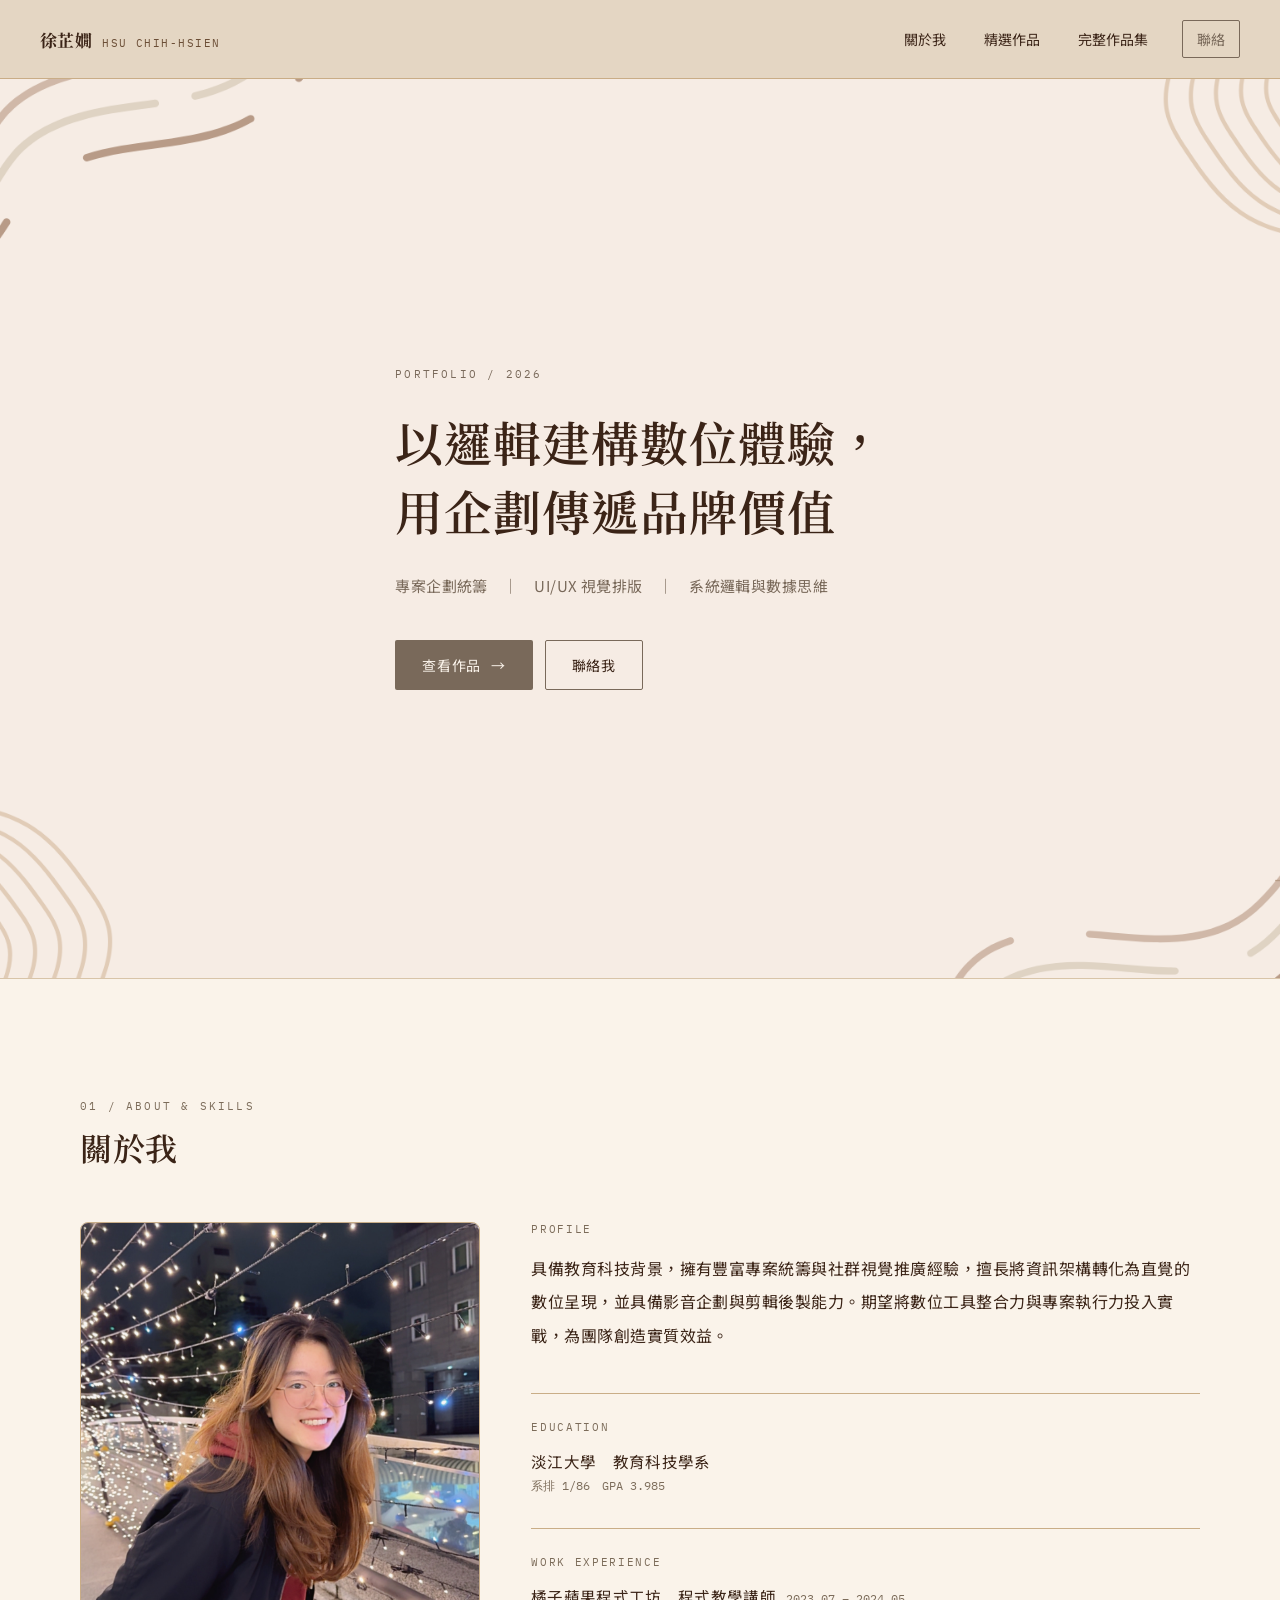
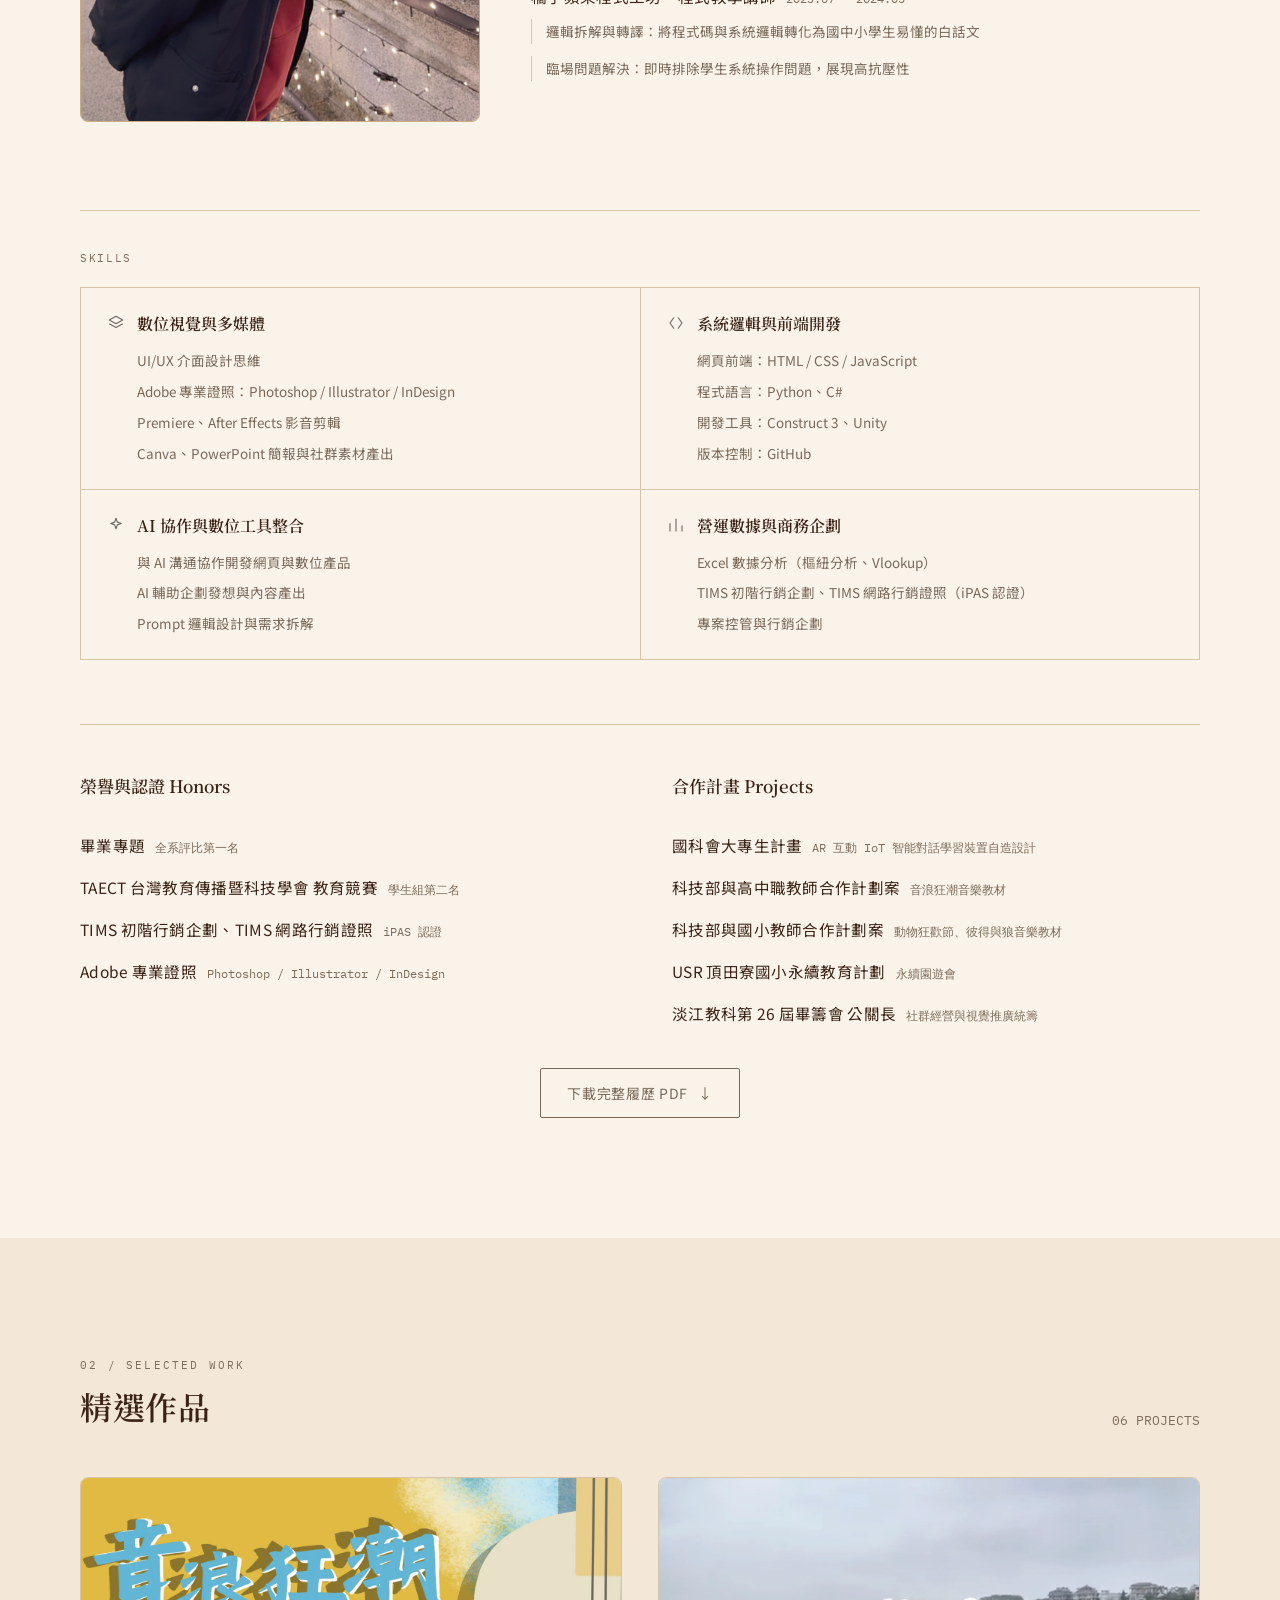
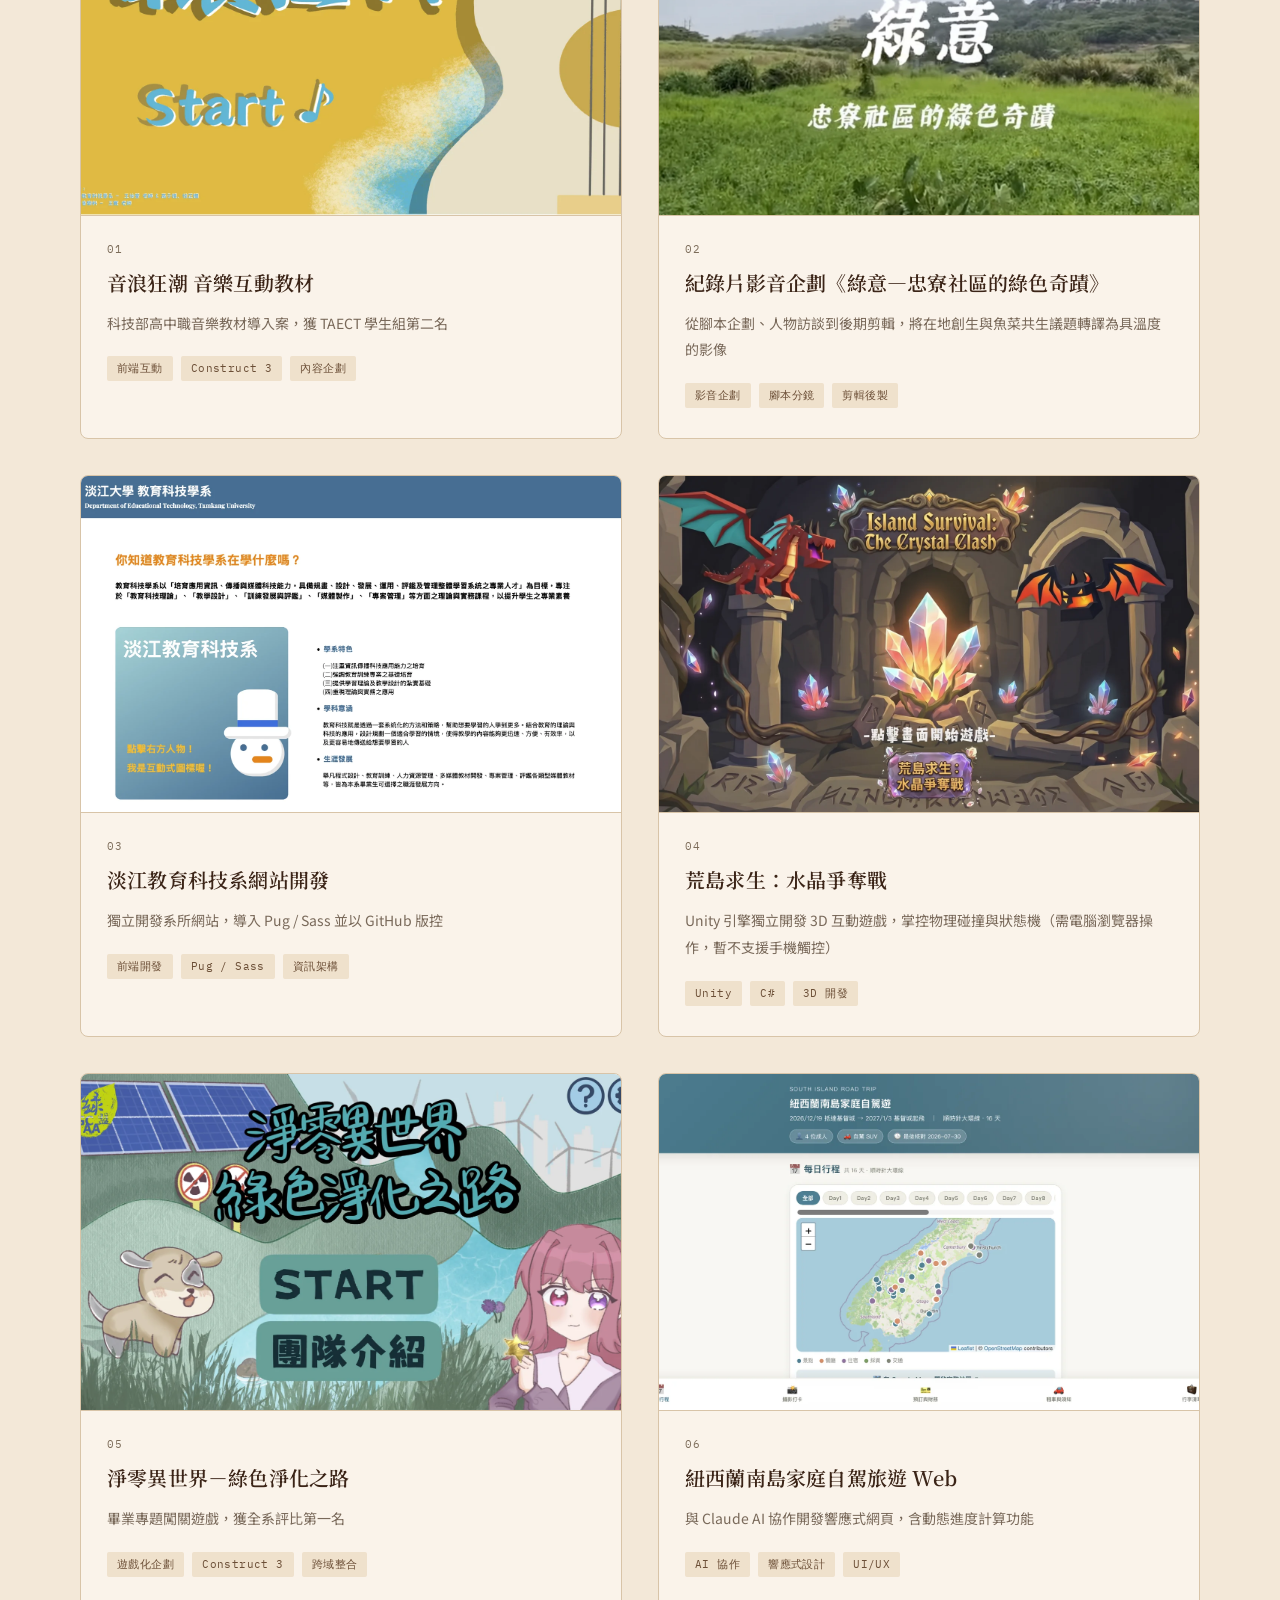
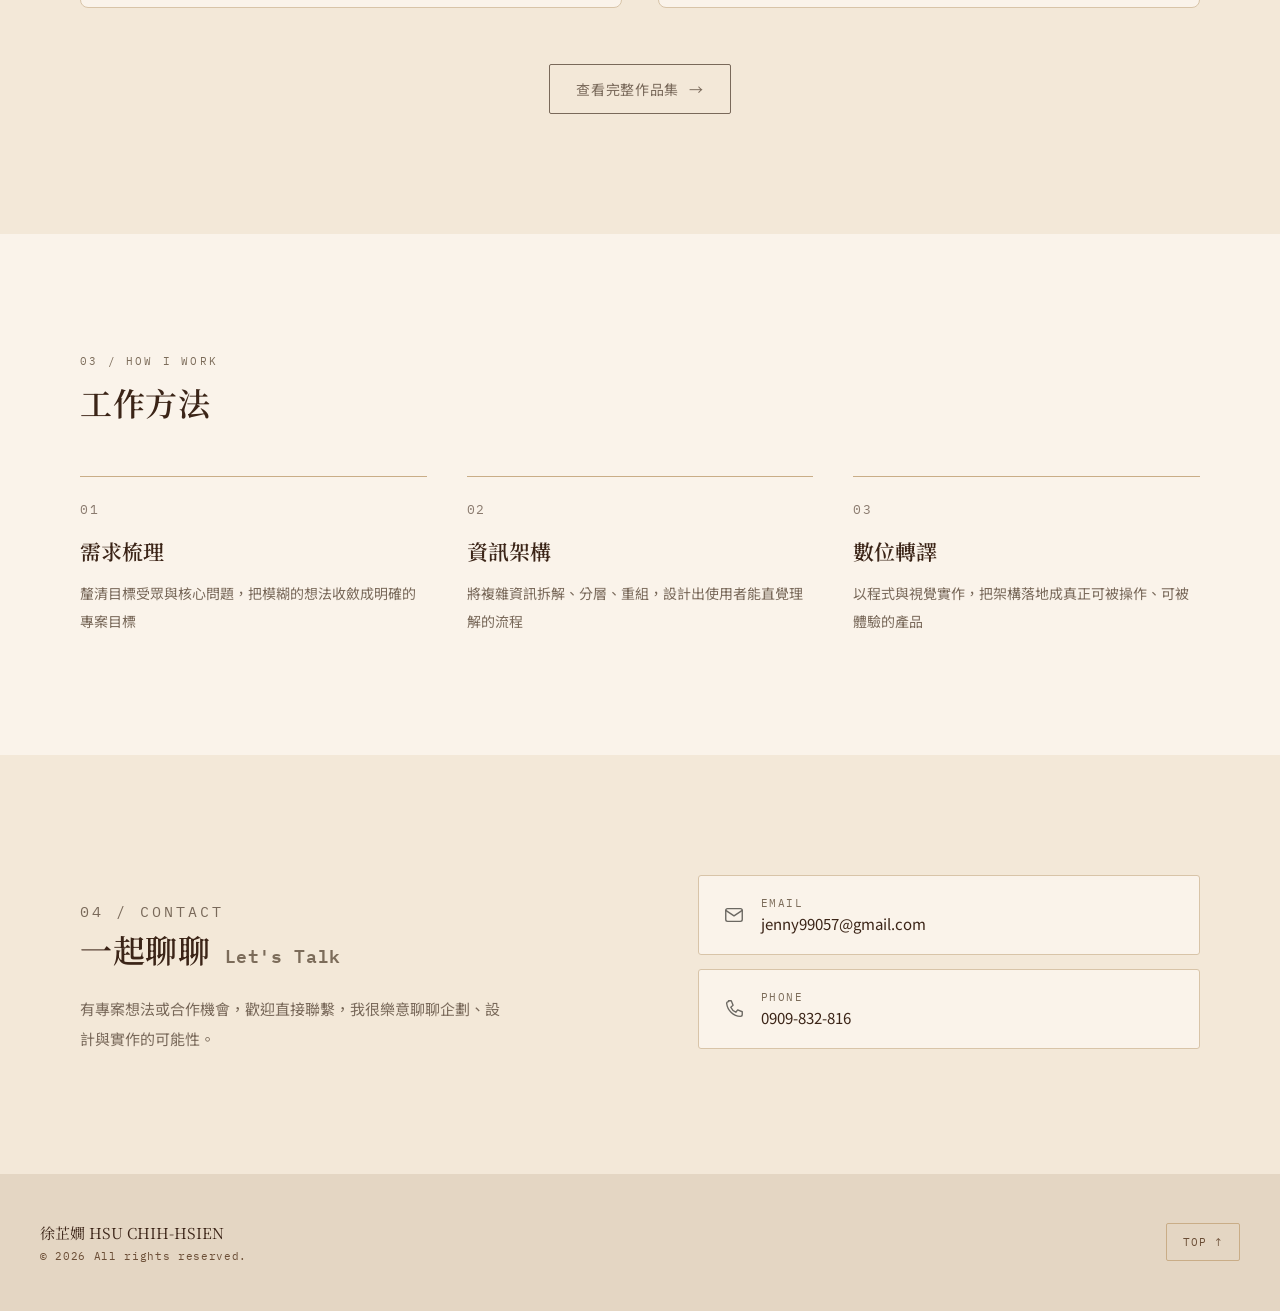
==== commit da15b8f1: "Add device-support hint to Unity/Construct 3/CoSpaces work cards Island Survival, Inari Guardian, an" ====
--- a/index.html
+++ b/index.html
@@ -326,7 +326,7 @@
             <div class="work-body">
               <div class="work-no">04</div>
               <h3 class="work-title">荒島求生：水晶爭奪戰</h3>
-              <p class="work-desc">Unity 引擎獨立開發 3D 互動遊戲，掌控物理碰撞與狀態機</p>
+              <p class="work-desc">Unity 引擎獨立開發 3D 互動遊戲，掌控物理碰撞與狀態機（需電腦瀏覽器操作，暫不支援手機觸控）</p>
               <div class="tag-row">
                 <span class="tag">Unity</span>
                 <span class="tag">C#</span>
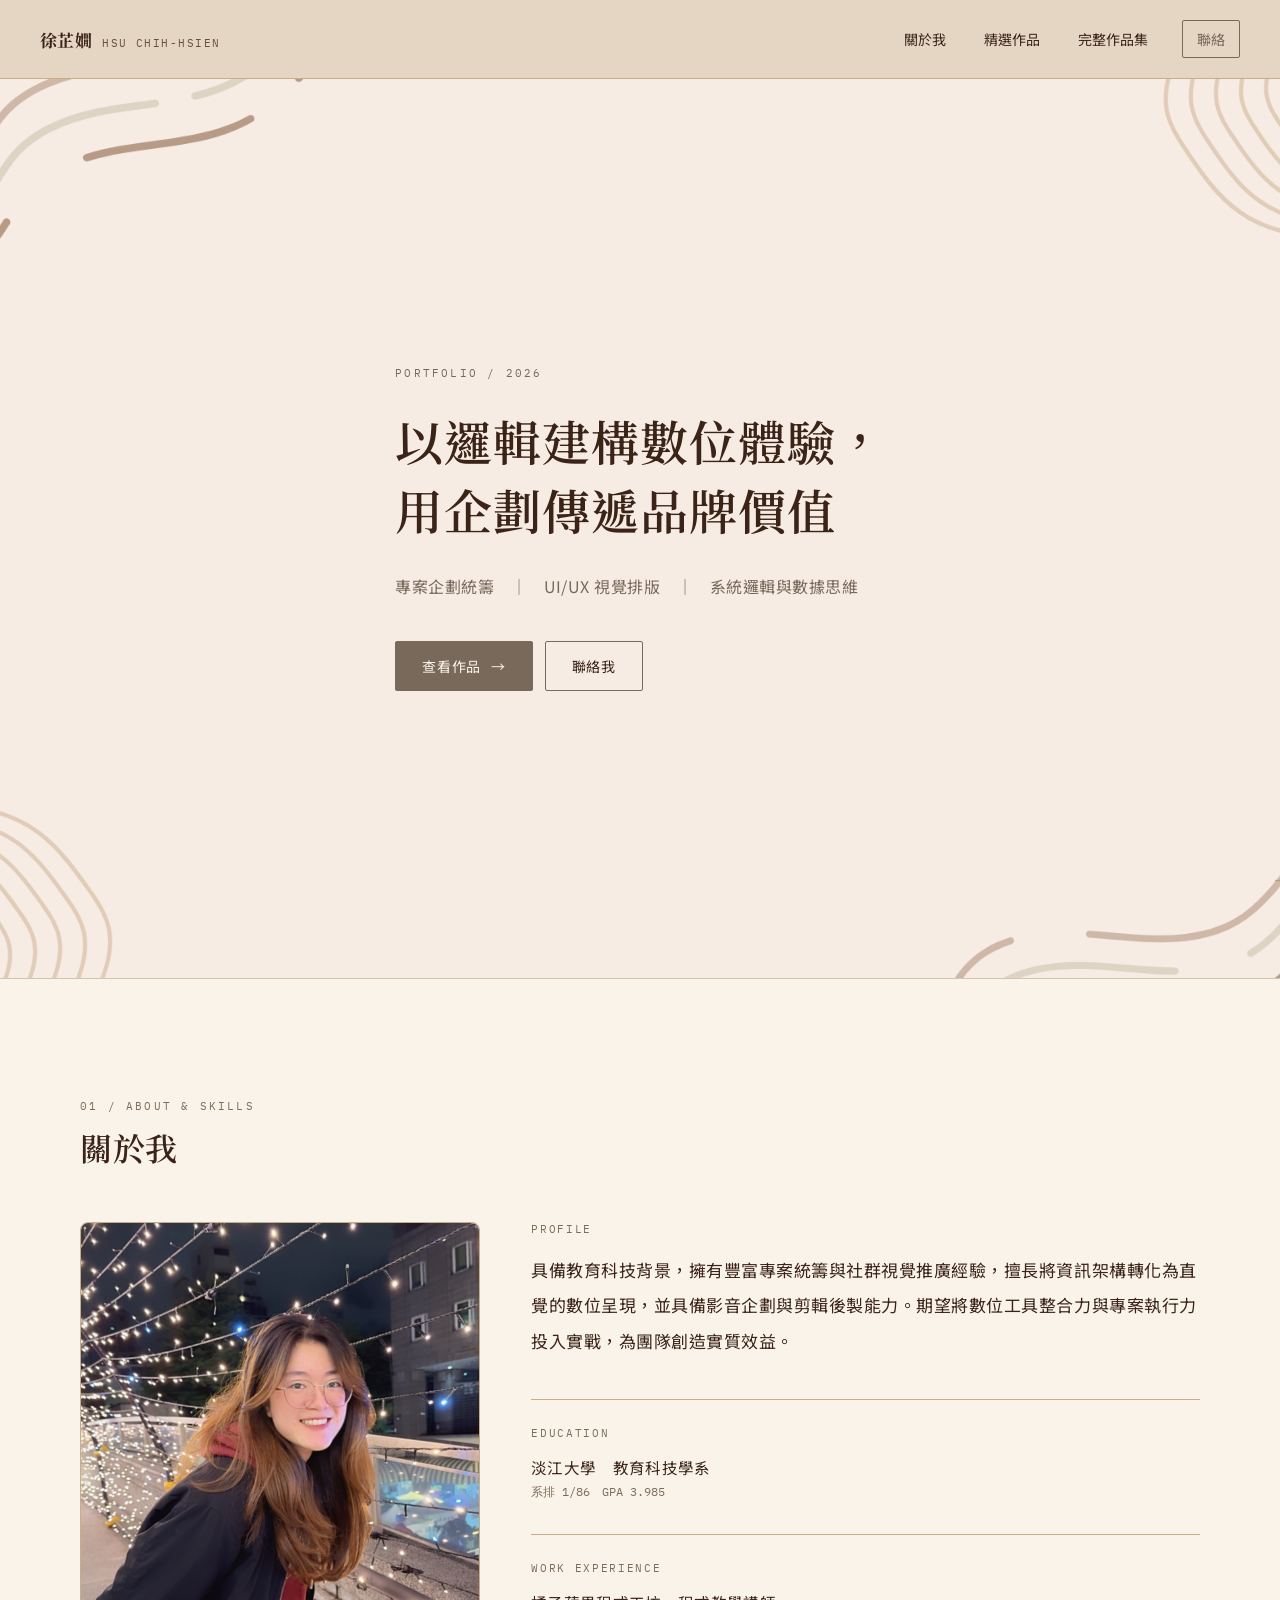
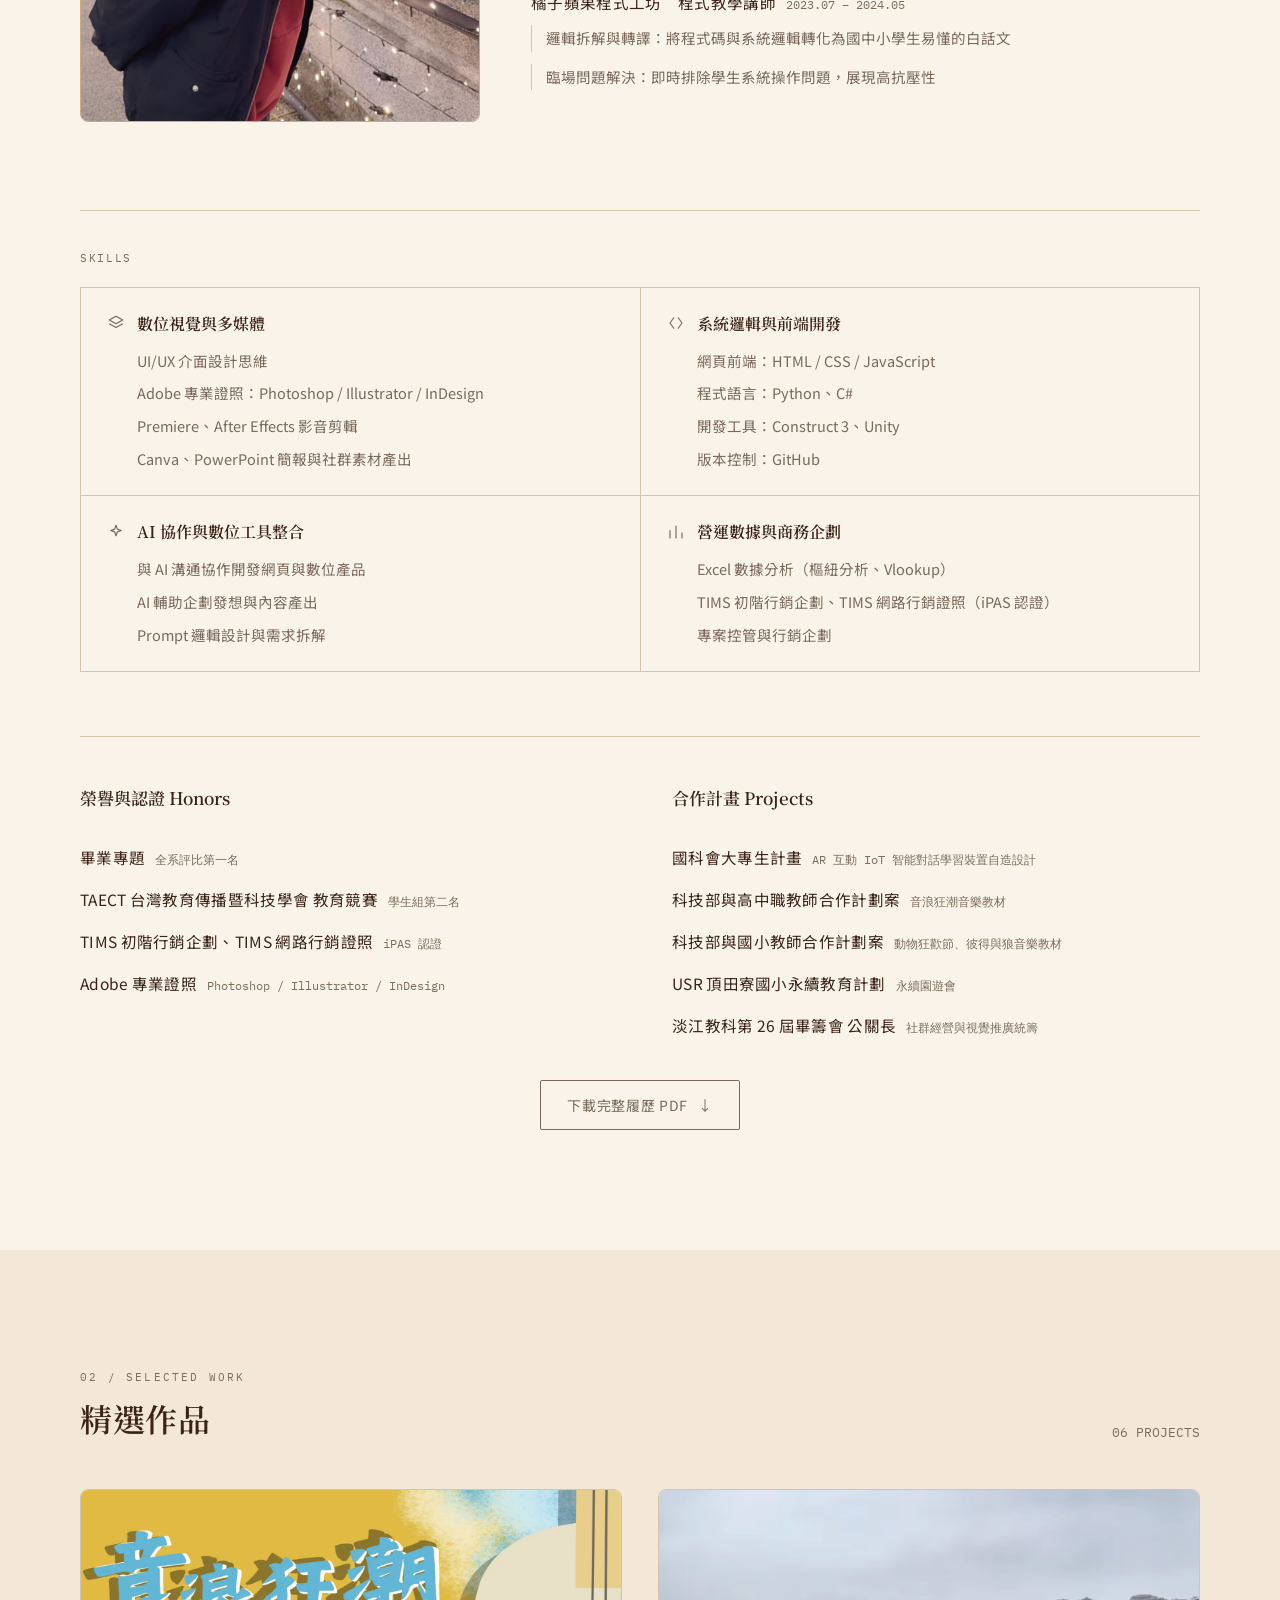
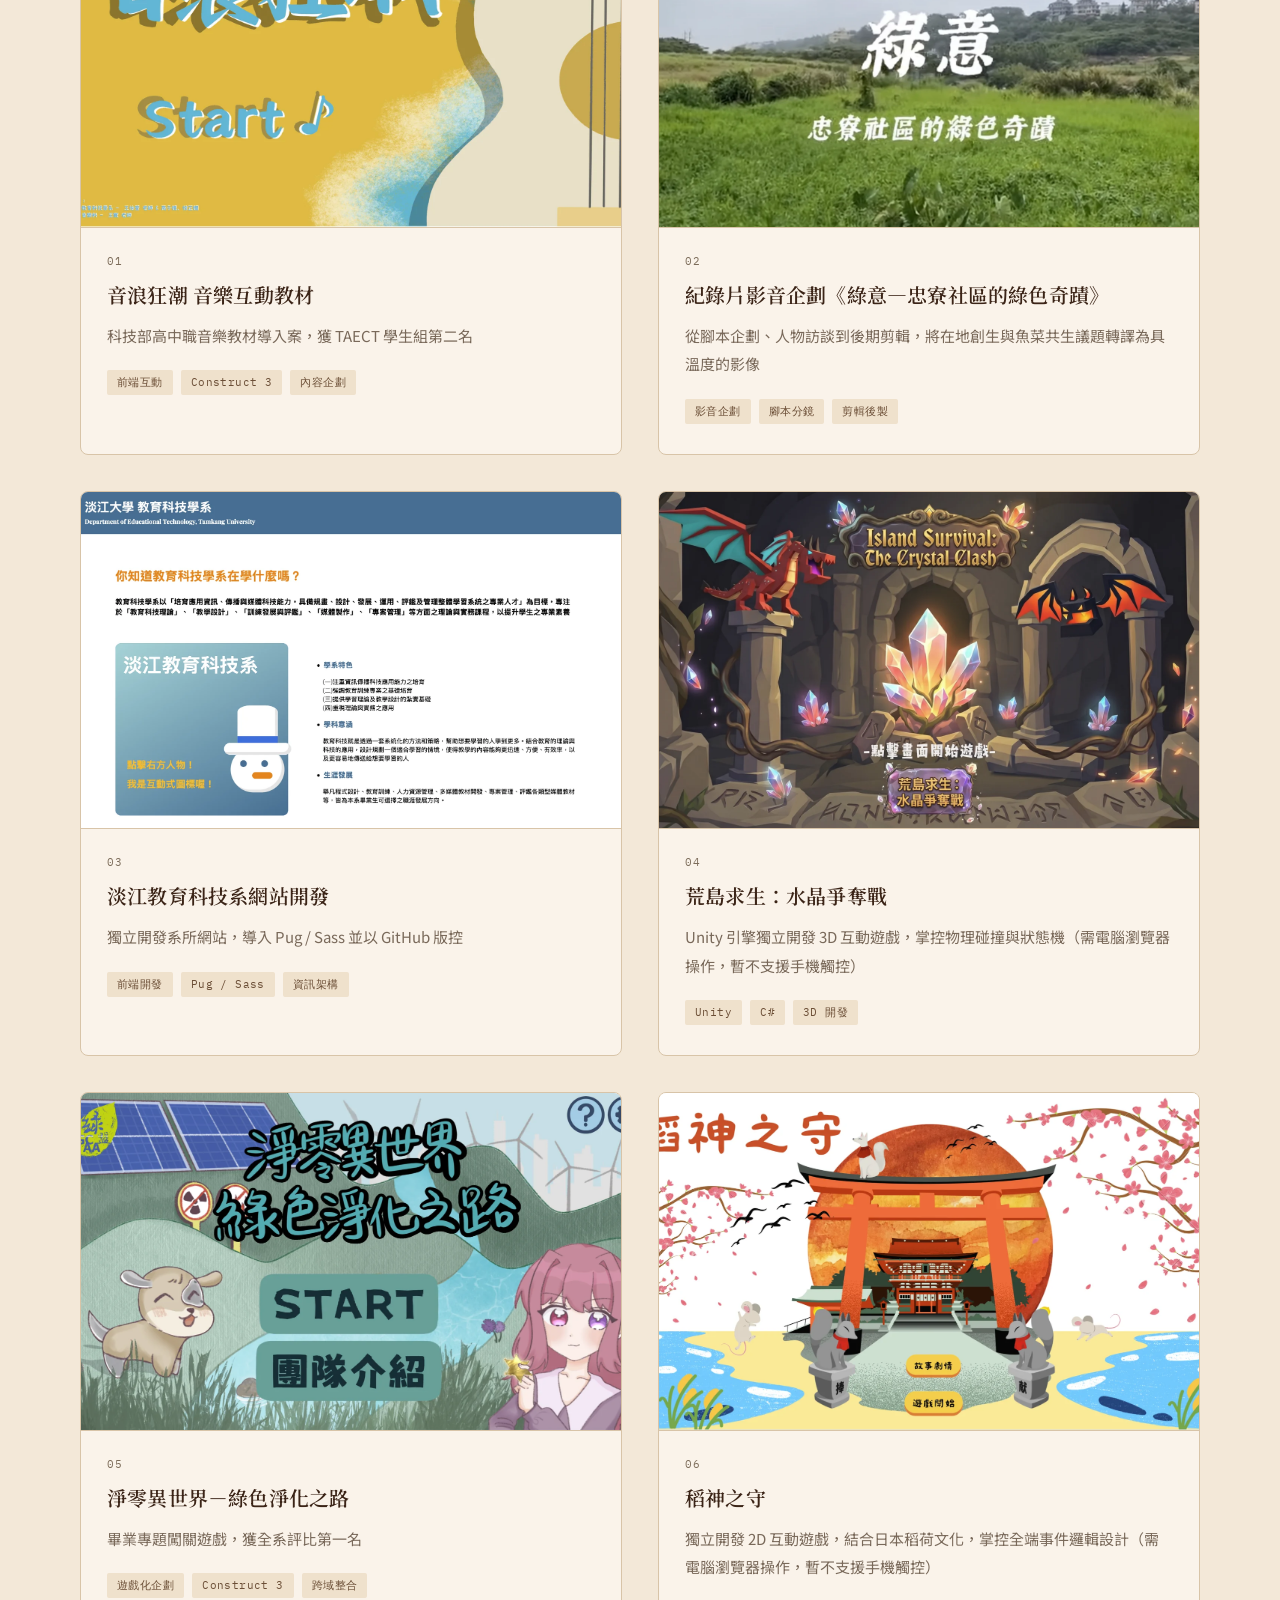
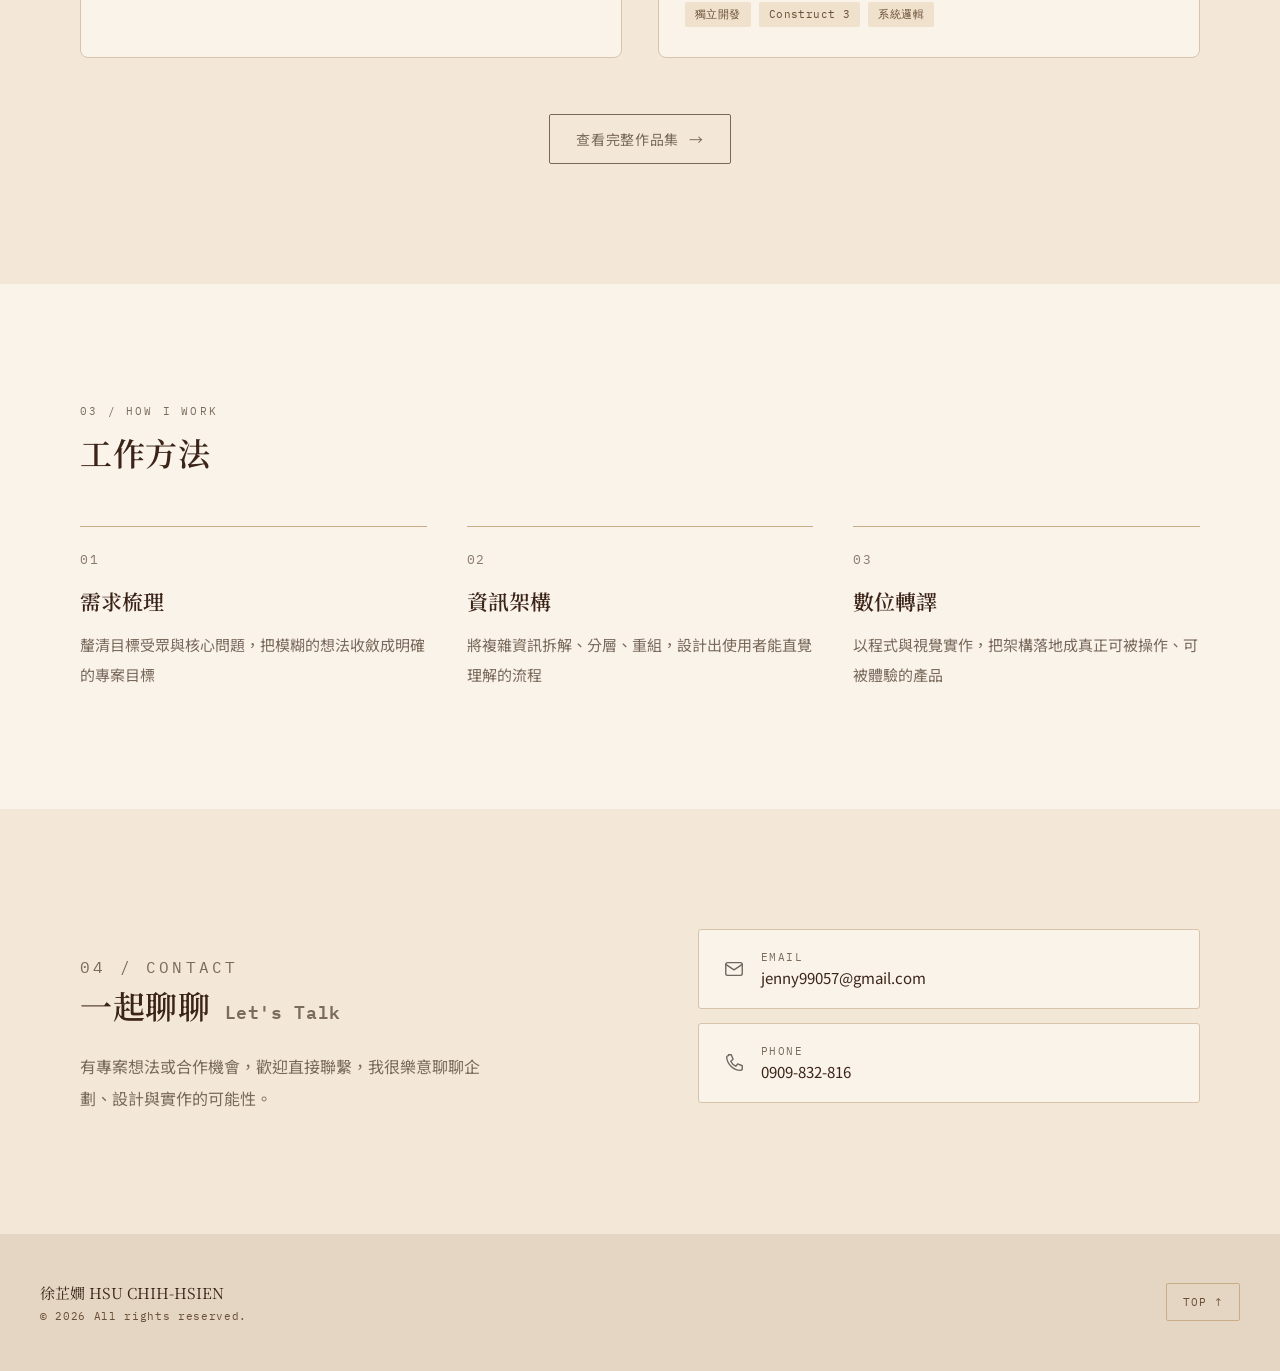
==== commit 605c0888: "Swap NZ trip for Inari Guardian in featured work, hide it (not delete) on works.html, and bump body " ====
--- a/index.html
+++ b/index.html
@@ -17,7 +17,7 @@
 <link rel="preconnect" href="https://fonts.googleapis.com">
 <link rel="preconnect" href="https://fonts.gstatic.com" crossorigin>
 <link href="https://fonts.googleapis.com/css2?family=Noto+Sans+TC:wght@300;400;500;700&family=Noto+Serif+TC:wght@400;600;700&family=IBM+Plex+Mono:wght@400;500&display=swap" rel="stylesheet">
-<link rel="stylesheet" href="css/style.css?v=5">
+<link rel="stylesheet" href="css/style.css?v=6">
 <link rel="icon" href="assets/icons/favicon.ico" sizes="any">
 <link rel="icon" type="image/png" sizes="32x32" href="assets/icons/favicon-32.png">
 <link rel="icon" type="image/png" sizes="16x16" href="assets/icons/favicon-16.png">
@@ -355,6 +355,27 @@
             </div>
           </a>
 
+          <a href="https://xian1215.github.io/Inari-guardian/" target="_blank" rel="noopener" class="work-card">
+            <div class="work-cover">
+              <img src="assets/images/works/work-11.webp" alt="稻神之守 封面" loading="lazy" decoding="async" onerror="this.style.display='none'">
+              <div class="work-cover-placeholder">
+                <span class="cover-label">COVER 16:10</span>
+                <span class="cover-size">建議 1600×1000px</span>
+              </div>
+            </div>
+            <div class="work-body">
+              <div class="work-no">06</div>
+              <h3 class="work-title">稻神之守</h3>
+              <p class="work-desc">獨立開發 2D 互動遊戲，結合日本稻荷文化，掌控全端事件邏輯設計（需電腦瀏覽器操作，暫不支援手機觸控）</p>
+              <div class="tag-row">
+                <span class="tag">獨立開發</span>
+                <span class="tag">Construct 3</span>
+                <span class="tag">系統邏輯</span>
+              </div>
+            </div>
+          </a>
+
+          <!-- 暫時移除：紐西蘭南島家庭自駕旅遊 Web（之後要恢復，把這整塊註解拿掉、換掉上面稻神之守那張卡片即可）
           <a href="https://411730178xian.github.io/nz-south-island-trip/" target="_blank" rel="noopener" class="work-card">
             <div class="work-cover">
               <img src="assets/images/works/work-13.webp" alt="紐西蘭南島家庭自駕旅遊 Web 封面" loading="lazy" decoding="async" onerror="this.style.display='none'">
@@ -374,6 +395,7 @@
               </div>
             </div>
           </a>
+          -->
 
         </div>
 
--- a/css/style.css
+++ b/css/style.css
@@ -353,13 +353,13 @@
 }
 .hero-sub {
   margin: 26px 0 0;
-  font-size: 13px;
+  font-size: 14px;
   line-height: 1.9;
   color: var(--color-text-secondary);
   letter-spacing: .02em;
 }
 @media (min-width: 720px) {
-  .hero-sub { font-size: 15px; letter-spacing: .03em; }
+  .hero-sub { font-size: 16px; letter-spacing: .03em; }
 }
 .hero-cta {
   display: flex;
@@ -446,7 +446,7 @@
 
 .about-body {
   margin: 0;
-  font-size: 16px;
+  font-size: 17px;
   line-height: 2.1;
   color: var(--color-text);
   letter-spacing: .03em;
@@ -486,7 +486,7 @@
 }
 .info-note {
   margin: 12px 0 0;
-  font-size: 13.5px;
+  font-size: 14.5px;
   line-height: 1.85;
   color: var(--color-text-secondary);
   padding-left: 14px;
@@ -535,7 +535,7 @@
   gap: 8px;
 }
 .skill-list li {
-  font-size: 13.5px;
+  font-size: 14.5px;
   line-height: 1.7;
   color: var(--color-text-secondary);
 }
@@ -678,7 +678,7 @@
 }
 .work-desc {
   margin: 12px 0 0;
-  font-size: 14px;
+  font-size: 15px;
   line-height: 1.9;
   color: var(--color-text-secondary);
 }
@@ -735,7 +735,7 @@
 }
 .works-grid .work-desc {
   margin: 12px 0 20px;
-  font-size: 13.5px;
+  font-size: 14.5px;
 }
 .works-grid .tag-row {
   margin-top: auto;
@@ -796,7 +796,7 @@
 
 .works-intro {
   margin: 20px 0 0;
-  font-size: 15px;
+  font-size: 16px;
   line-height: 2;
   color: var(--color-text-secondary);
   max-width: 560px;
@@ -832,7 +832,7 @@
 }
 .step p {
   margin: 14px 0 0;
-  font-size: 14px;
+  font-size: 15px;
   line-height: 1.95;
   color: var(--color-text-secondary);
 }
@@ -851,7 +851,7 @@
 }
 .contact-copy p {
   margin: 22px 0 0;
-  font-size: 15px;
+  font-size: 16px;
   line-height: 2;
   color: var(--color-text-secondary);
   max-width: 420px;
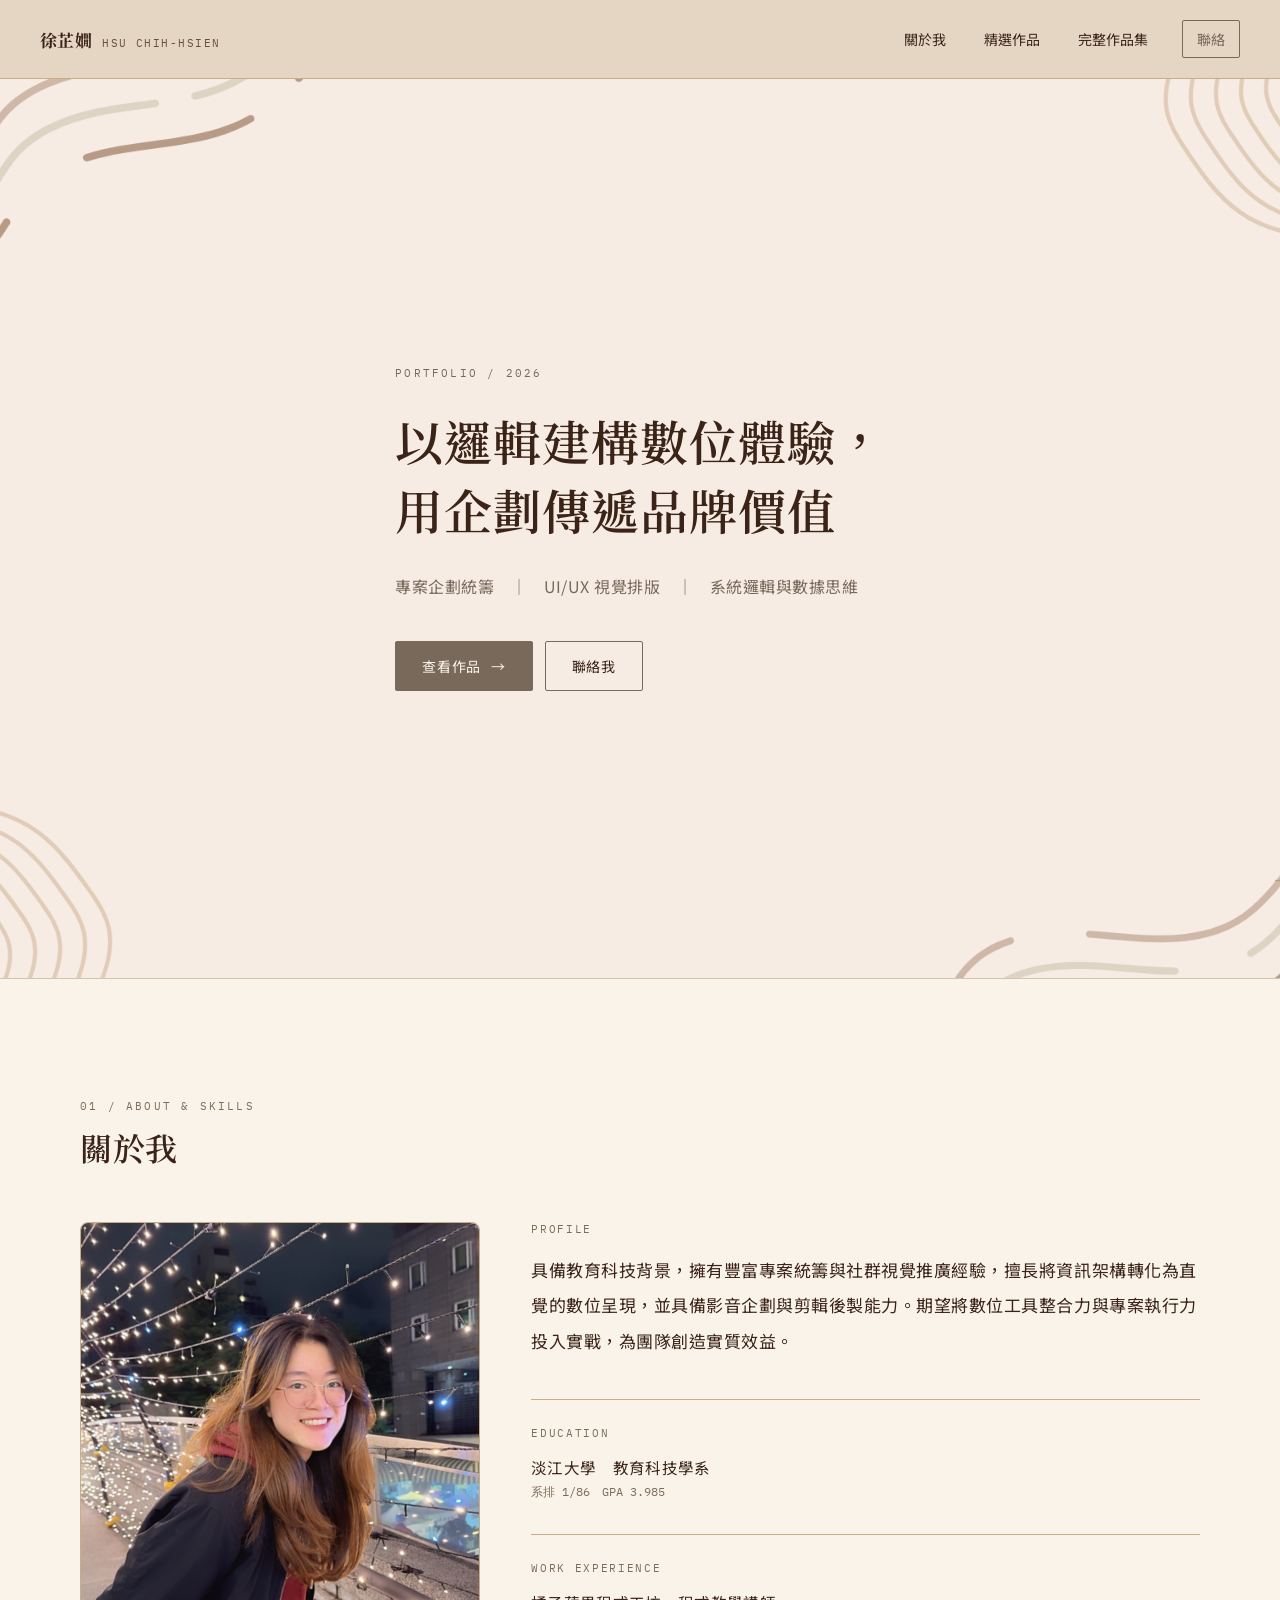
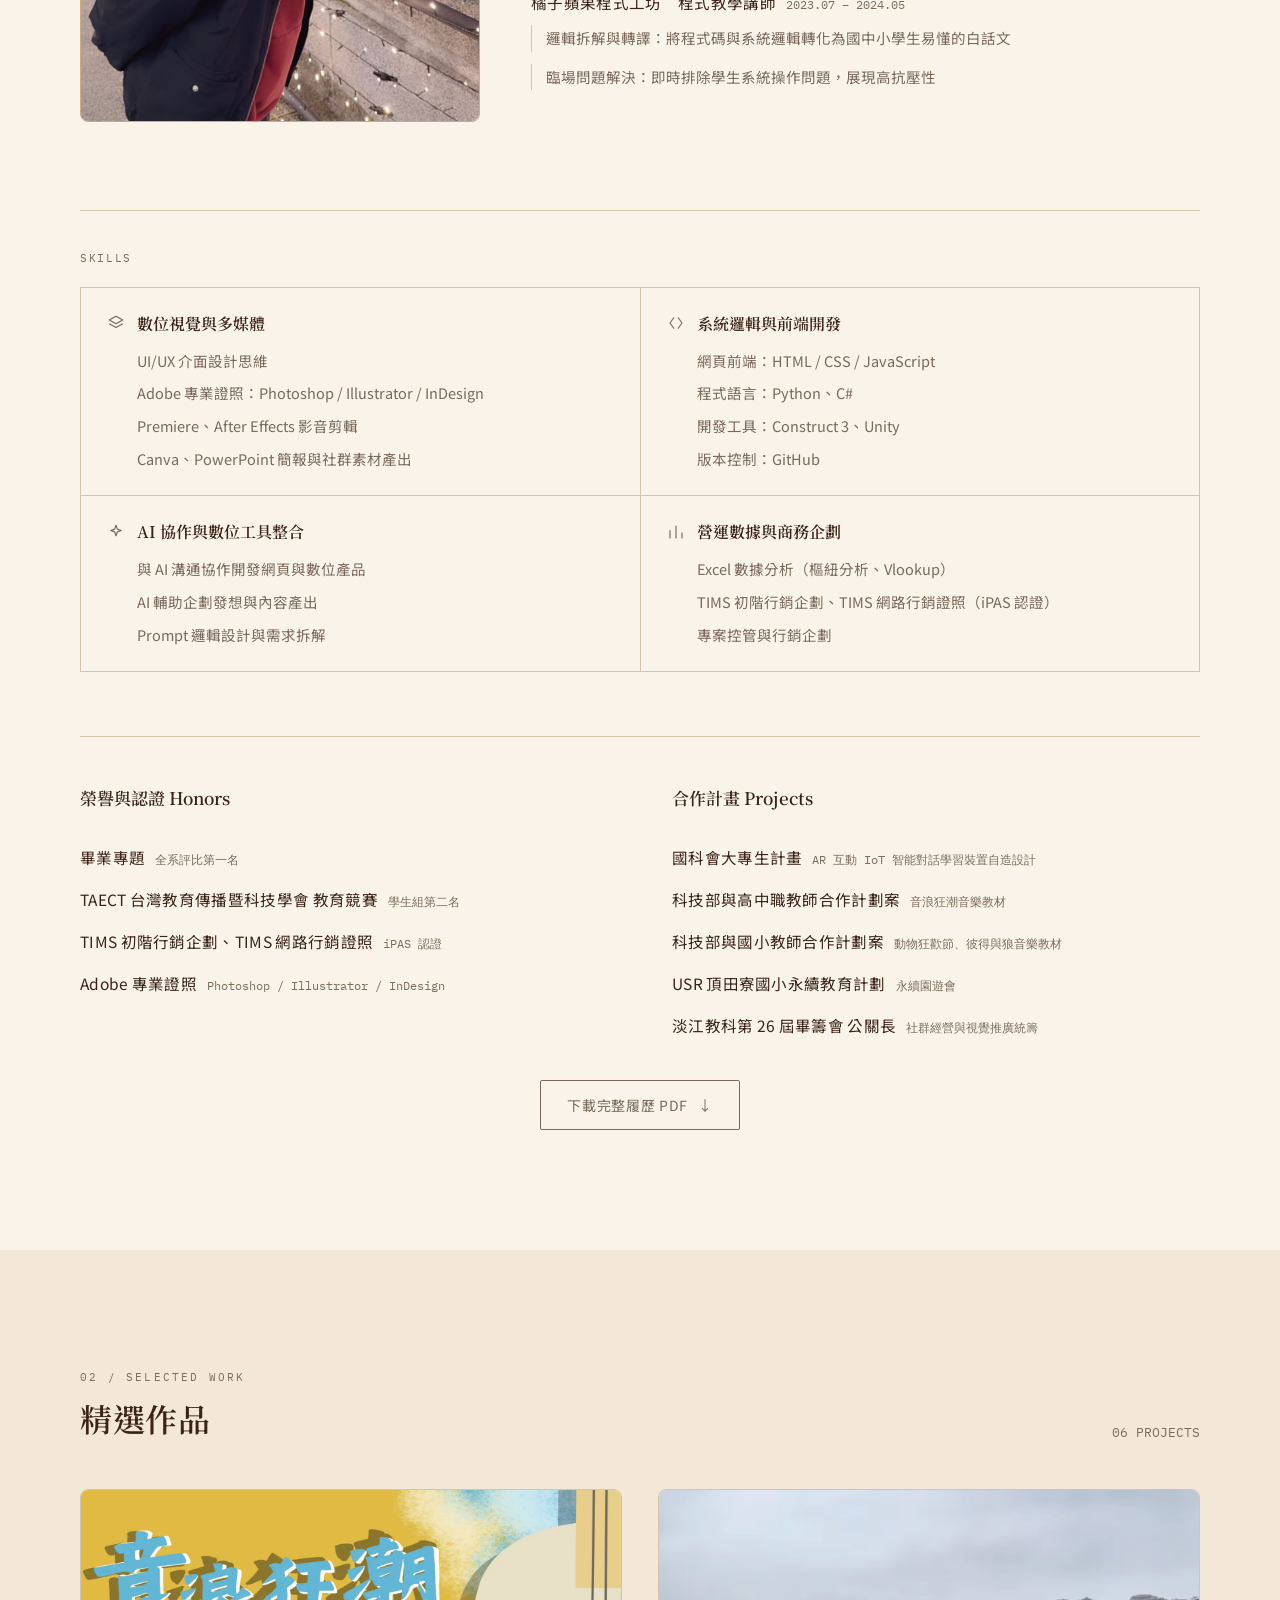
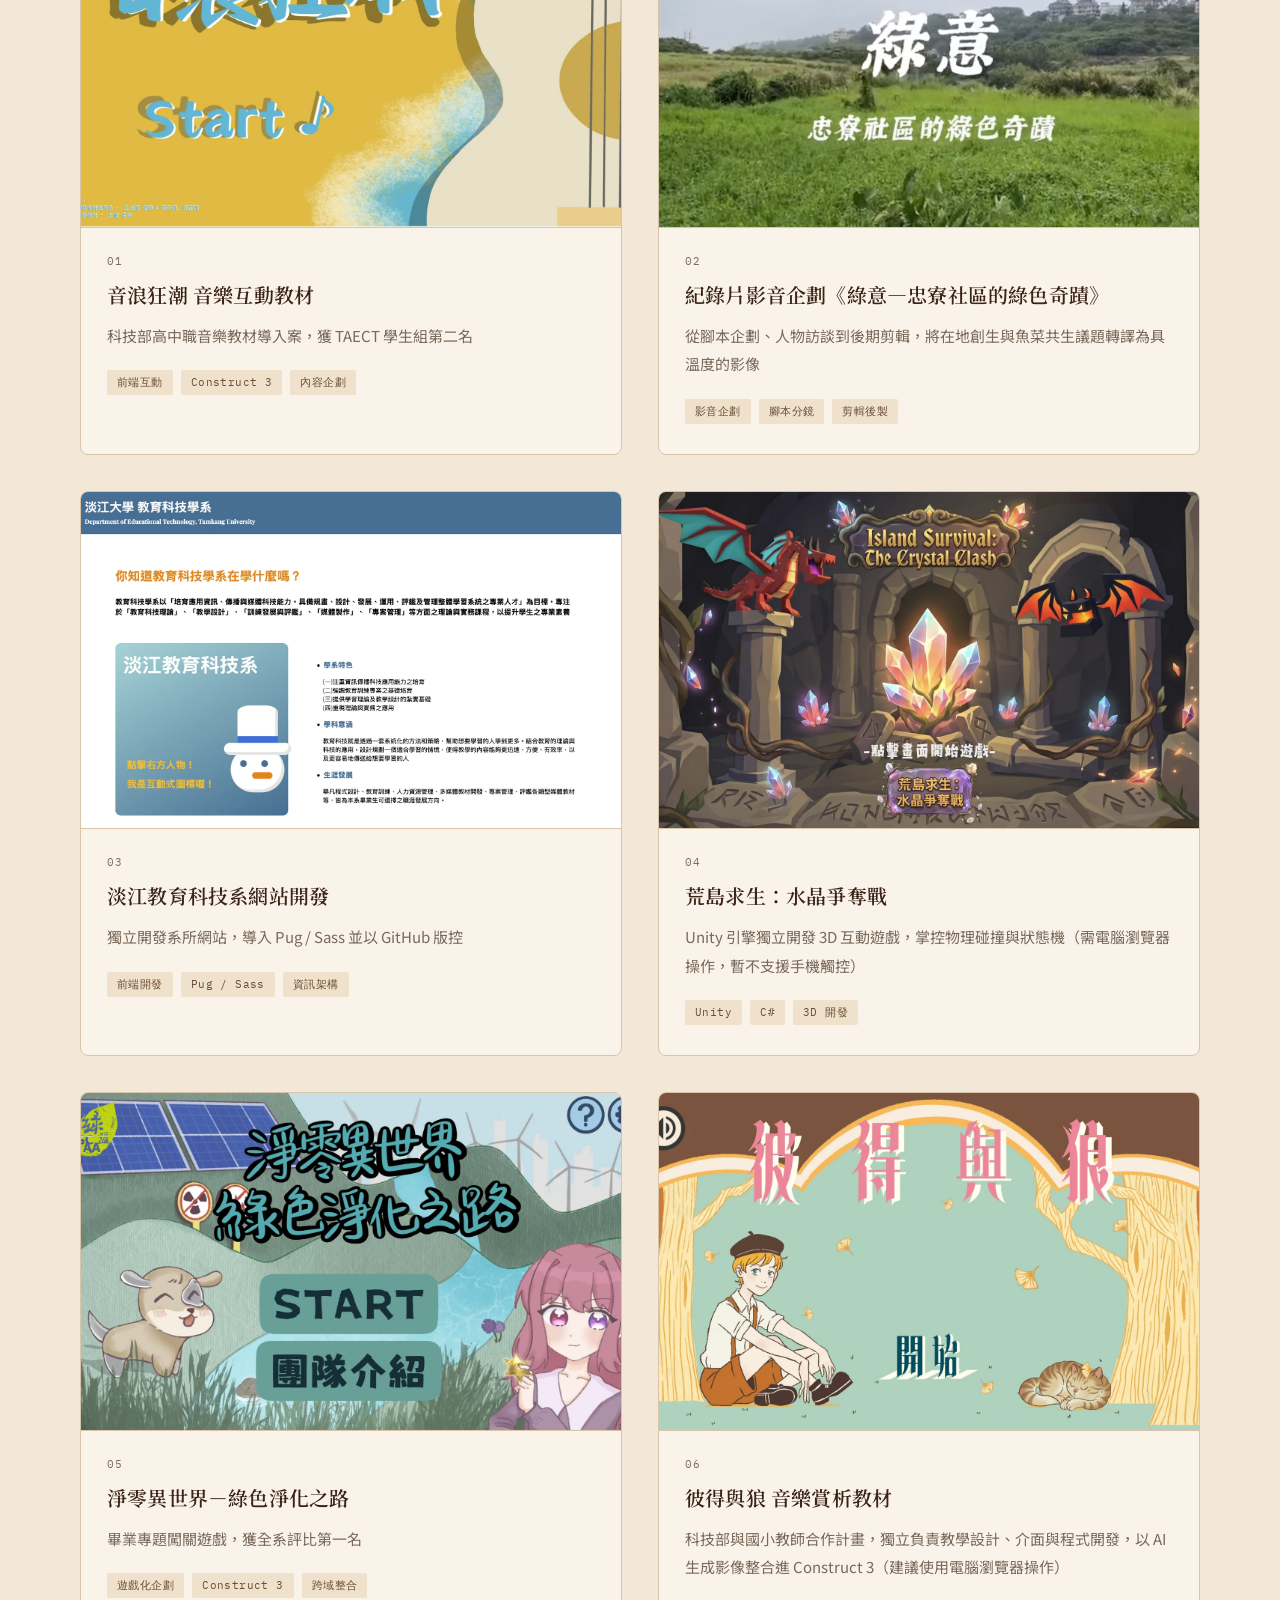
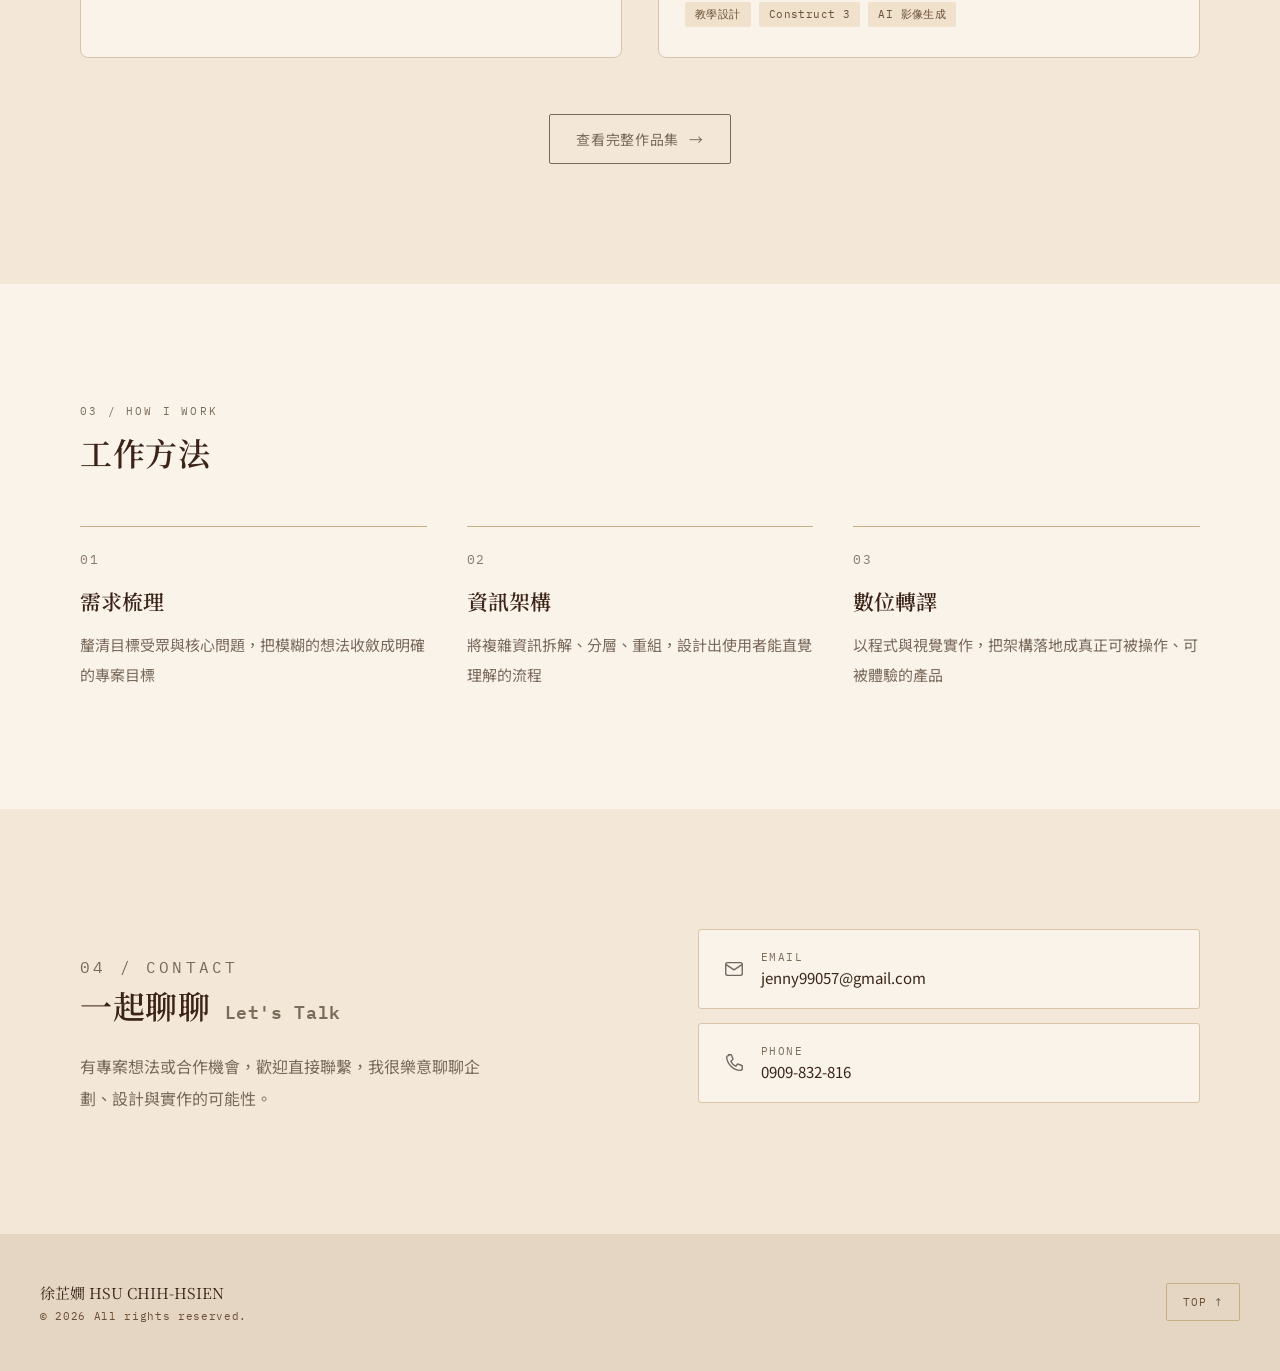
==== commit fb8a1a41: "Feature 彼得與狼 in place of 稻神之守 on the homepage Co-Authored-By: Claude Opus 5.5 <noreply@anthropic.com" ====
--- a/index.html
+++ b/index.html
@@ -237,7 +237,7 @@
         </div>
 
         <div class="resume-cta">
-          <a href="assets/resume/徐芷嫺履歷.pdf" target="_blank" rel="noopener" download="徐芷嫺履歷.pdf" class="btn btn-outline">下載完整履歷 PDF <span aria-hidden="true">↓</span></a>
+          <a href="assets/resume/徐芷嫺履歷.pdf?v=2" target="_blank" rel="noopener" download="徐芷嫺履歷.pdf" class="btn btn-outline">下載完整履歷 PDF <span aria-hidden="true">↓</span></a>
         </div>
       </div>
     </section>
@@ -355,9 +355,9 @@
             </div>
           </a>
 
-          <a href="https://xian1215.github.io/Inari-guardian/" target="_blank" rel="noopener" class="work-card">
-            <div class="work-cover">
-              <img src="assets/images/works/work-11.webp" alt="稻神之守 封面" loading="lazy" decoding="async" onerror="this.style.display='none'">
+          <a href="https://xian1215.itch.io/peter-and-the-wolf" target="_blank" rel="noopener" class="work-card">
+            <div class="work-cover">
+              <img src="assets/images/works/work-14.webp" alt="彼得與狼 音樂賞析教材 封面" loading="lazy" decoding="async" onerror="this.style.display='none'">
               <div class="work-cover-placeholder">
                 <span class="cover-label">COVER 16:10</span>
                 <span class="cover-size">建議 1600×1000px</span>
@@ -365,17 +365,17 @@
             </div>
             <div class="work-body">
               <div class="work-no">06</div>
-              <h3 class="work-title">稻神之守</h3>
-              <p class="work-desc">獨立開發 2D 互動遊戲，結合日本稻荷文化，掌控全端事件邏輯設計（需電腦瀏覽器操作，暫不支援手機觸控）</p>
-              <div class="tag-row">
-                <span class="tag">獨立開發</span>
+              <h3 class="work-title">彼得與狼 音樂賞析教材</h3>
+              <p class="work-desc">科技部與國小教師合作計畫，獨立負責教學設計、介面與程式開發，以 AI 生成影像整合進 Construct 3（建議使用電腦瀏覽器操作）</p>
+              <div class="tag-row">
+                <span class="tag">教學設計</span>
                 <span class="tag">Construct 3</span>
-                <span class="tag">系統邏輯</span>
-              </div>
-            </div>
-          </a>
-
-          <!-- 暫時移除：紐西蘭南島家庭自駕旅遊 Web（之後要恢復，把這整塊註解拿掉、換掉上面稻神之守那張卡片即可）
+                <span class="tag">AI 影像生成</span>
+              </div>
+            </div>
+          </a>
+
+          <!-- 暫時移除：紐西蘭南島家庭自駕旅遊 Web（之後要恢復，把這整塊註解拿掉、換掉上面彼得與狼那張卡片即可）
           <a href="https://411730178xian.github.io/nz-south-island-trip/" target="_blank" rel="noopener" class="work-card">
             <div class="work-cover">
               <img src="assets/images/works/work-13.webp" alt="紐西蘭南島家庭自駕旅遊 Web 封面" loading="lazy" decoding="async" onerror="this.style.display='none'">
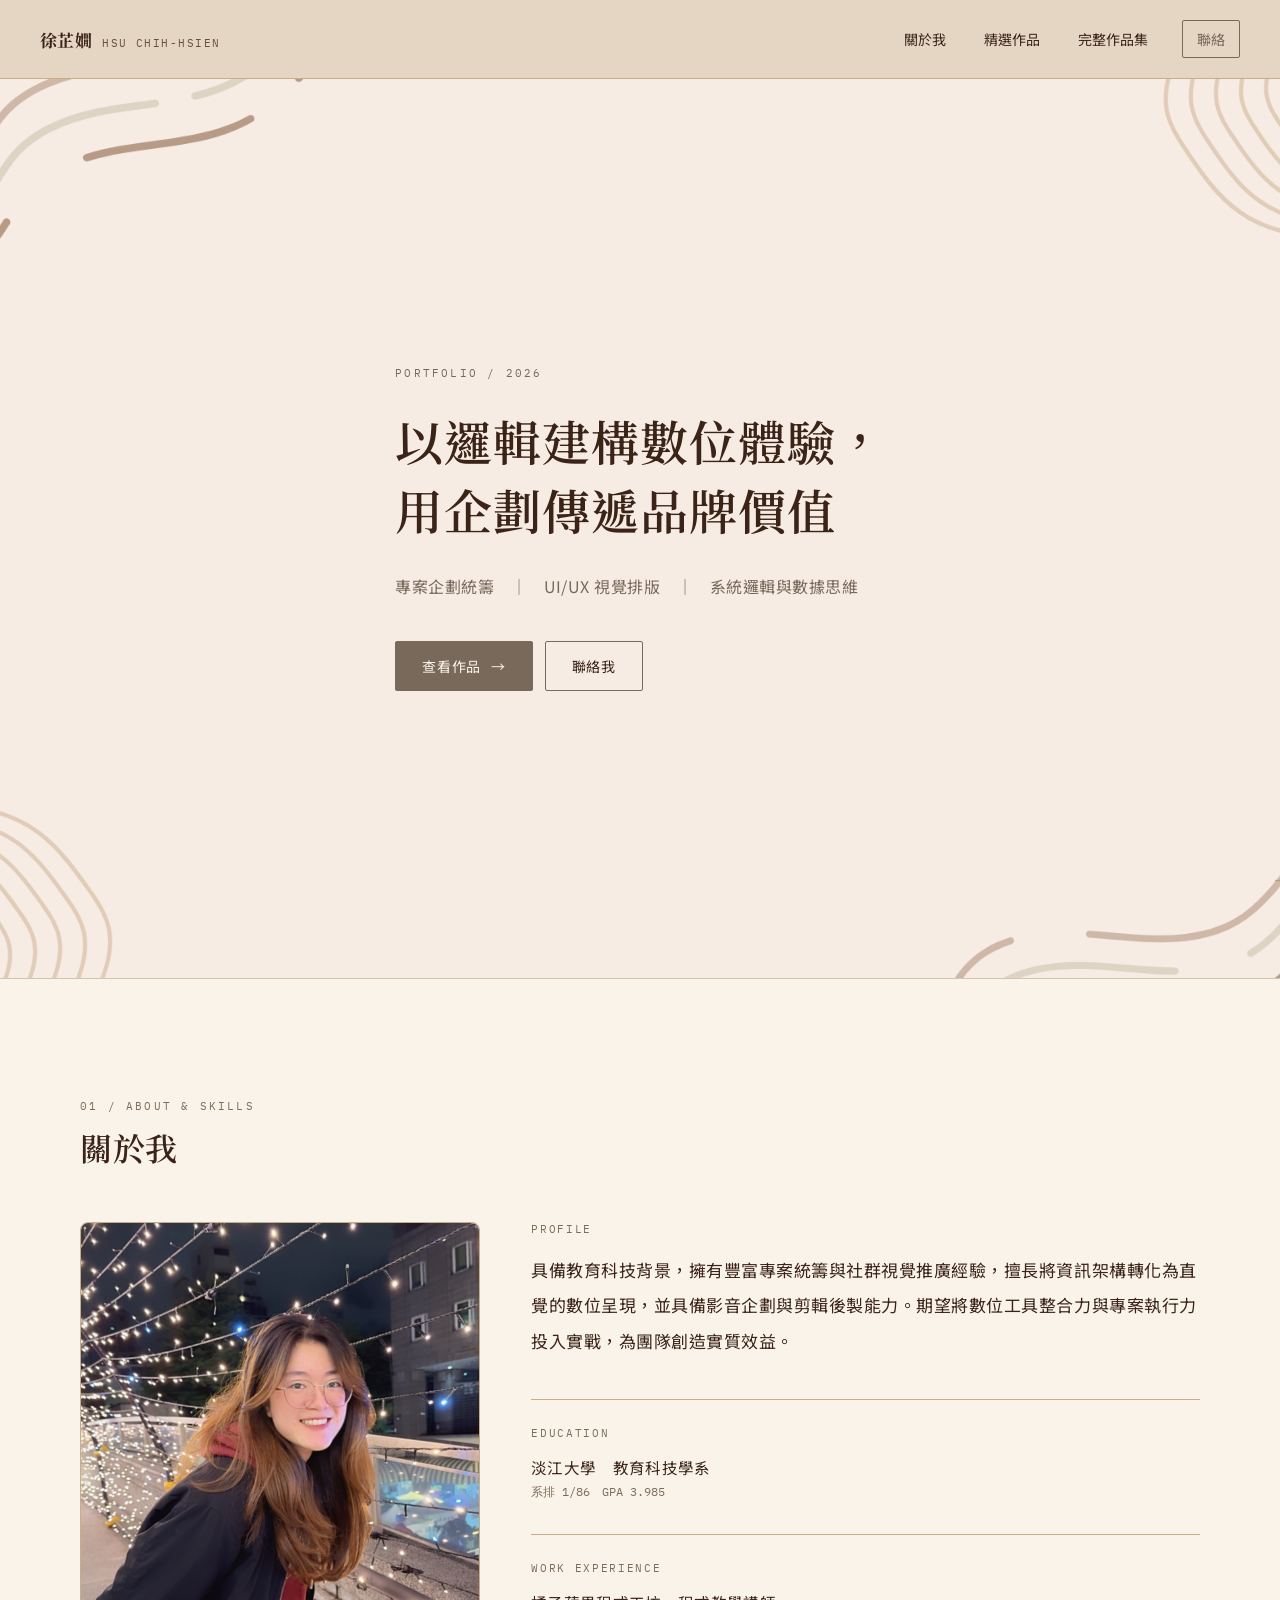
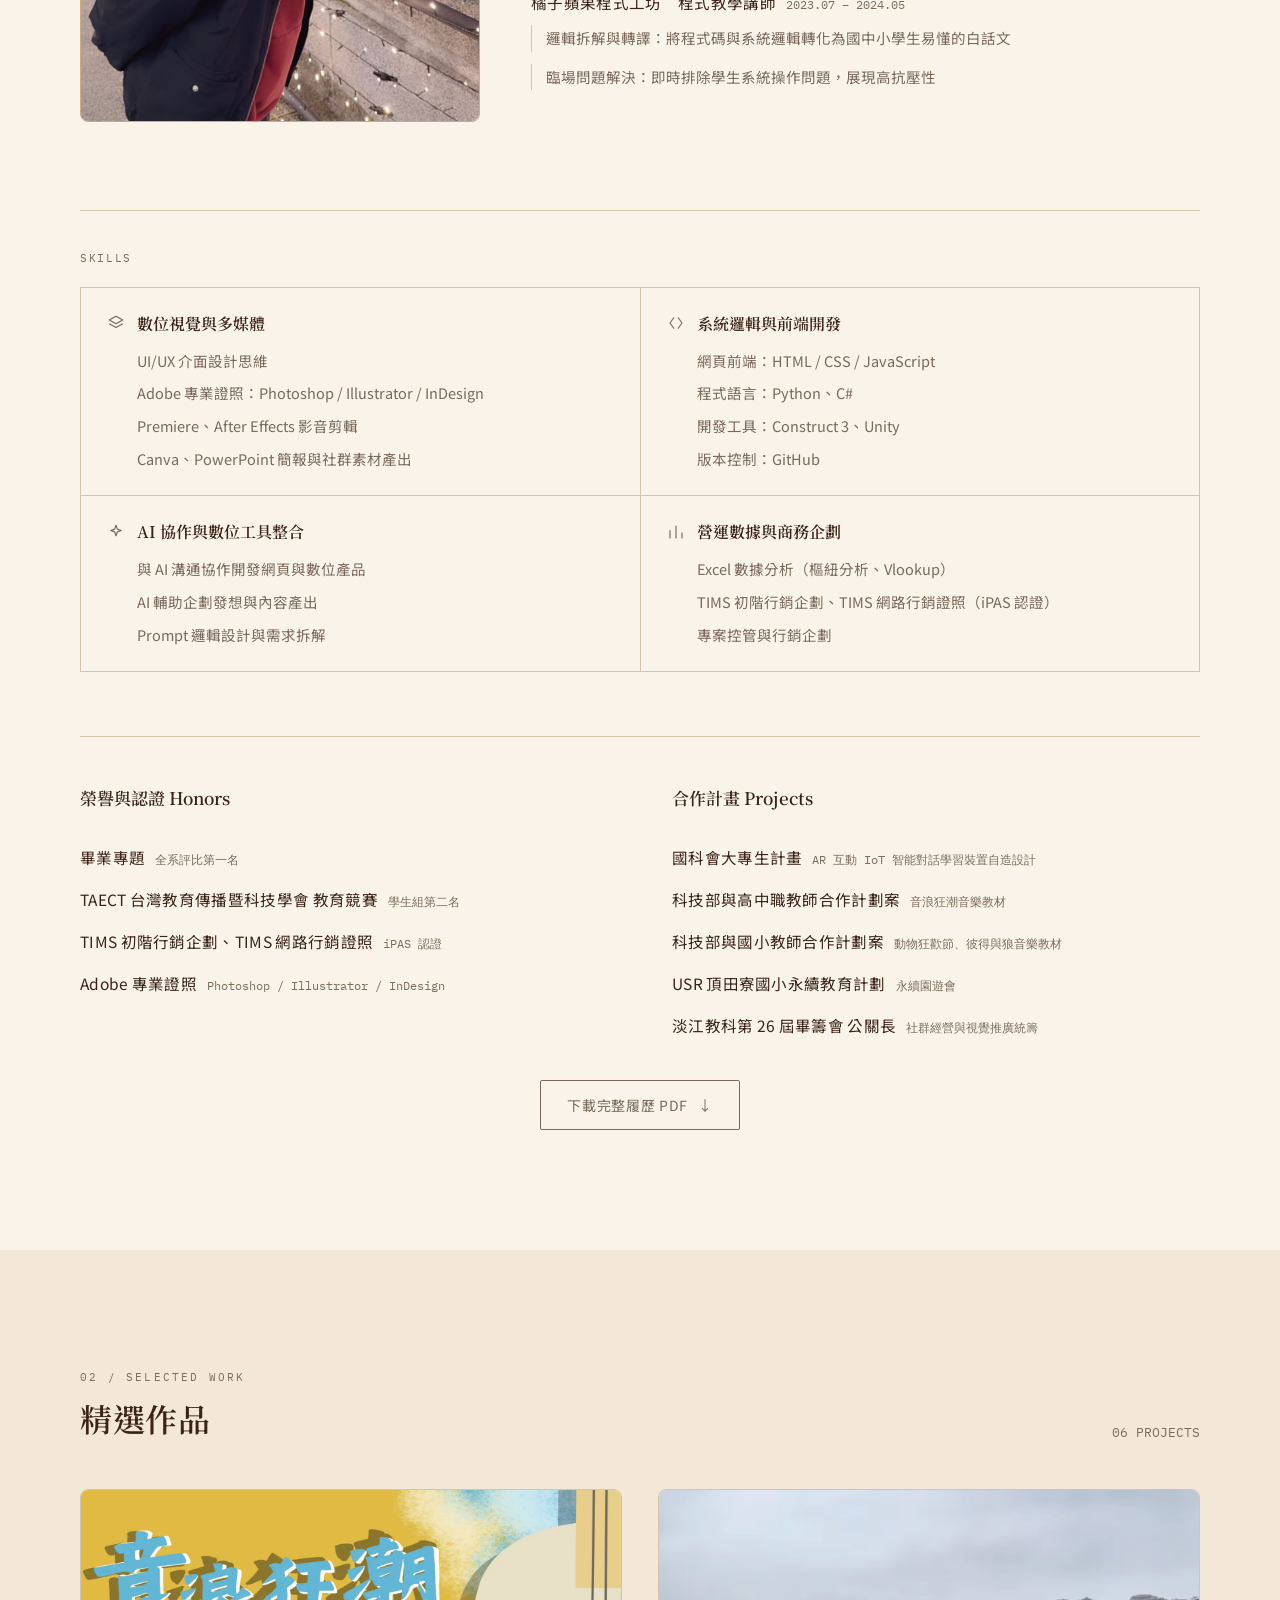
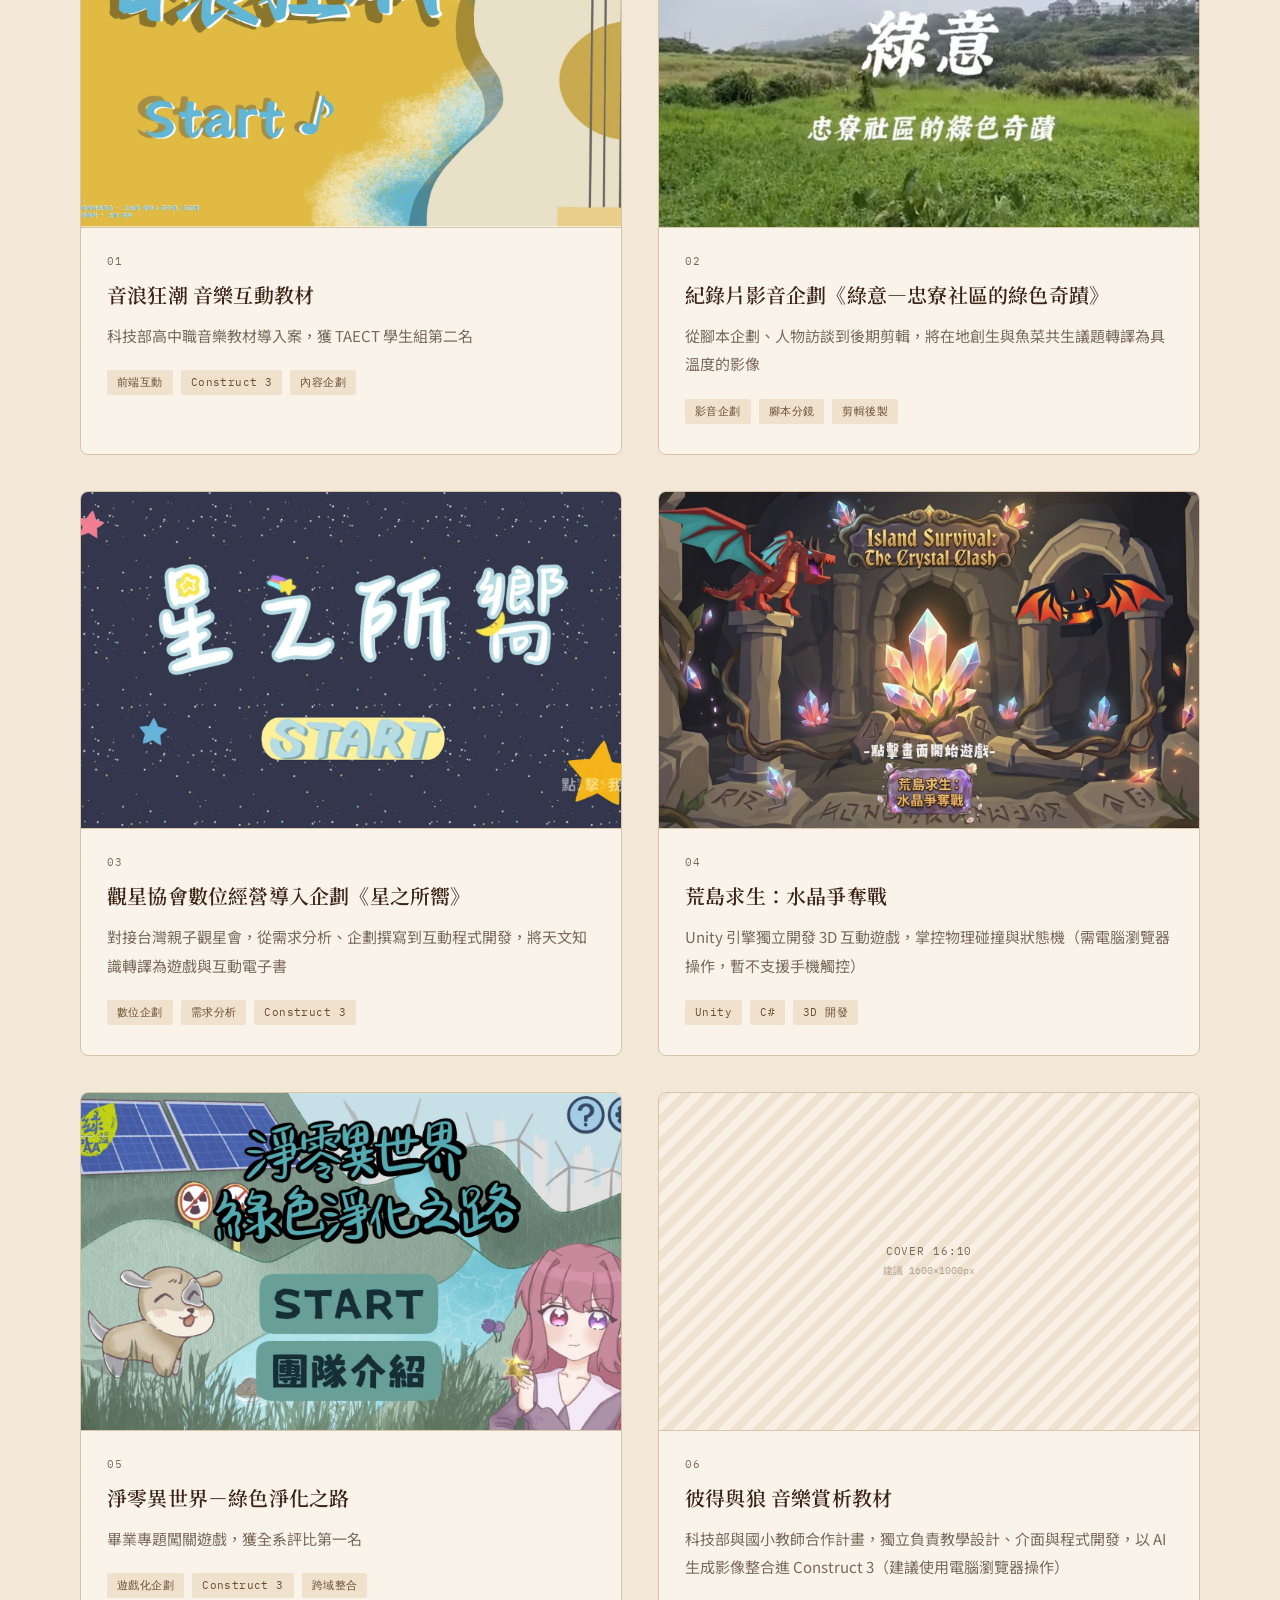
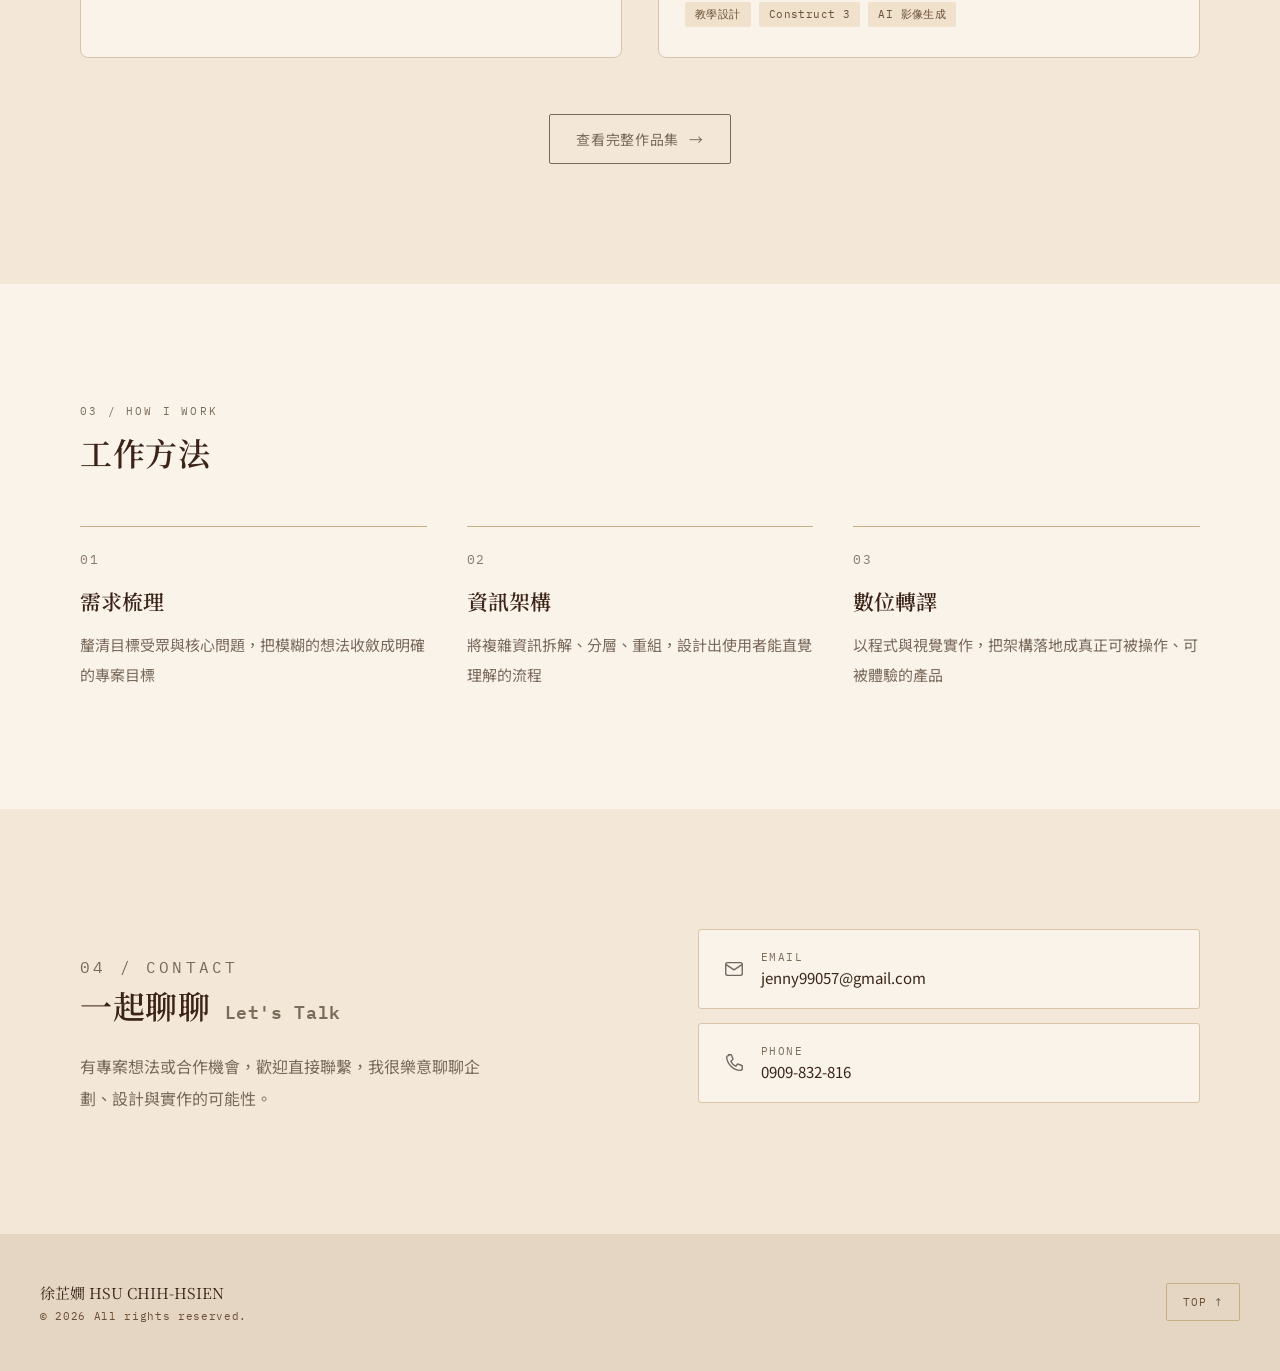
==== commit 405bfaae: "Feature 觀星協會 in place of the TKUET site on the homepage Co-Authored-By: Claude Opus 5.5 <noreply@ant" ====
--- a/index.html
+++ b/index.html
@@ -295,9 +295,9 @@
             </div>
           </a>
 
-          <a href="https://xian1215.github.io/TKUET-Introduction/" target="_blank" rel="noopener" class="work-card">
-            <div class="work-cover">
-              <img src="assets/images/works/work-04.webp" alt="淡江教育科技系網站開發 封面" loading="lazy" decoding="async" onerror="this.style.display='none'">
+          <a href="https://xian1215.itch.io/start" target="_blank" rel="noopener" class="work-card">
+            <div class="work-cover">
+              <img src="assets/images/works/work-01.webp" alt="觀星協會數位經營導入企劃《星之所嚮》 封面" loading="lazy" decoding="async" onerror="this.style.display='none'">
               <div class="work-cover-placeholder">
                 <span class="cover-label">COVER 16:10</span>
                 <span class="cover-size">建議 1600×1000px</span>
@@ -305,12 +305,12 @@
             </div>
             <div class="work-body">
               <div class="work-no">03</div>
-              <h3 class="work-title">淡江教育科技系網站開發</h3>
-              <p class="work-desc">獨立開發系所網站，導入 Pug / Sass 並以 GitHub 版控</p>
-              <div class="tag-row">
-                <span class="tag">前端開發</span>
-                <span class="tag">Pug / Sass</span>
-                <span class="tag">資訊架構</span>
+              <h3 class="work-title">觀星協會數位經營導入企劃《星之所嚮》</h3>
+              <p class="work-desc">對接台灣親子觀星會，從需求分析、企劃撰寫到互動程式開發，將天文知識轉譯為遊戲與互動電子書</p>
+              <div class="tag-row">
+                <span class="tag">數位企劃</span>
+                <span class="tag">需求分析</span>
+                <span class="tag">Construct 3</span>
               </div>
             </div>
           </a>
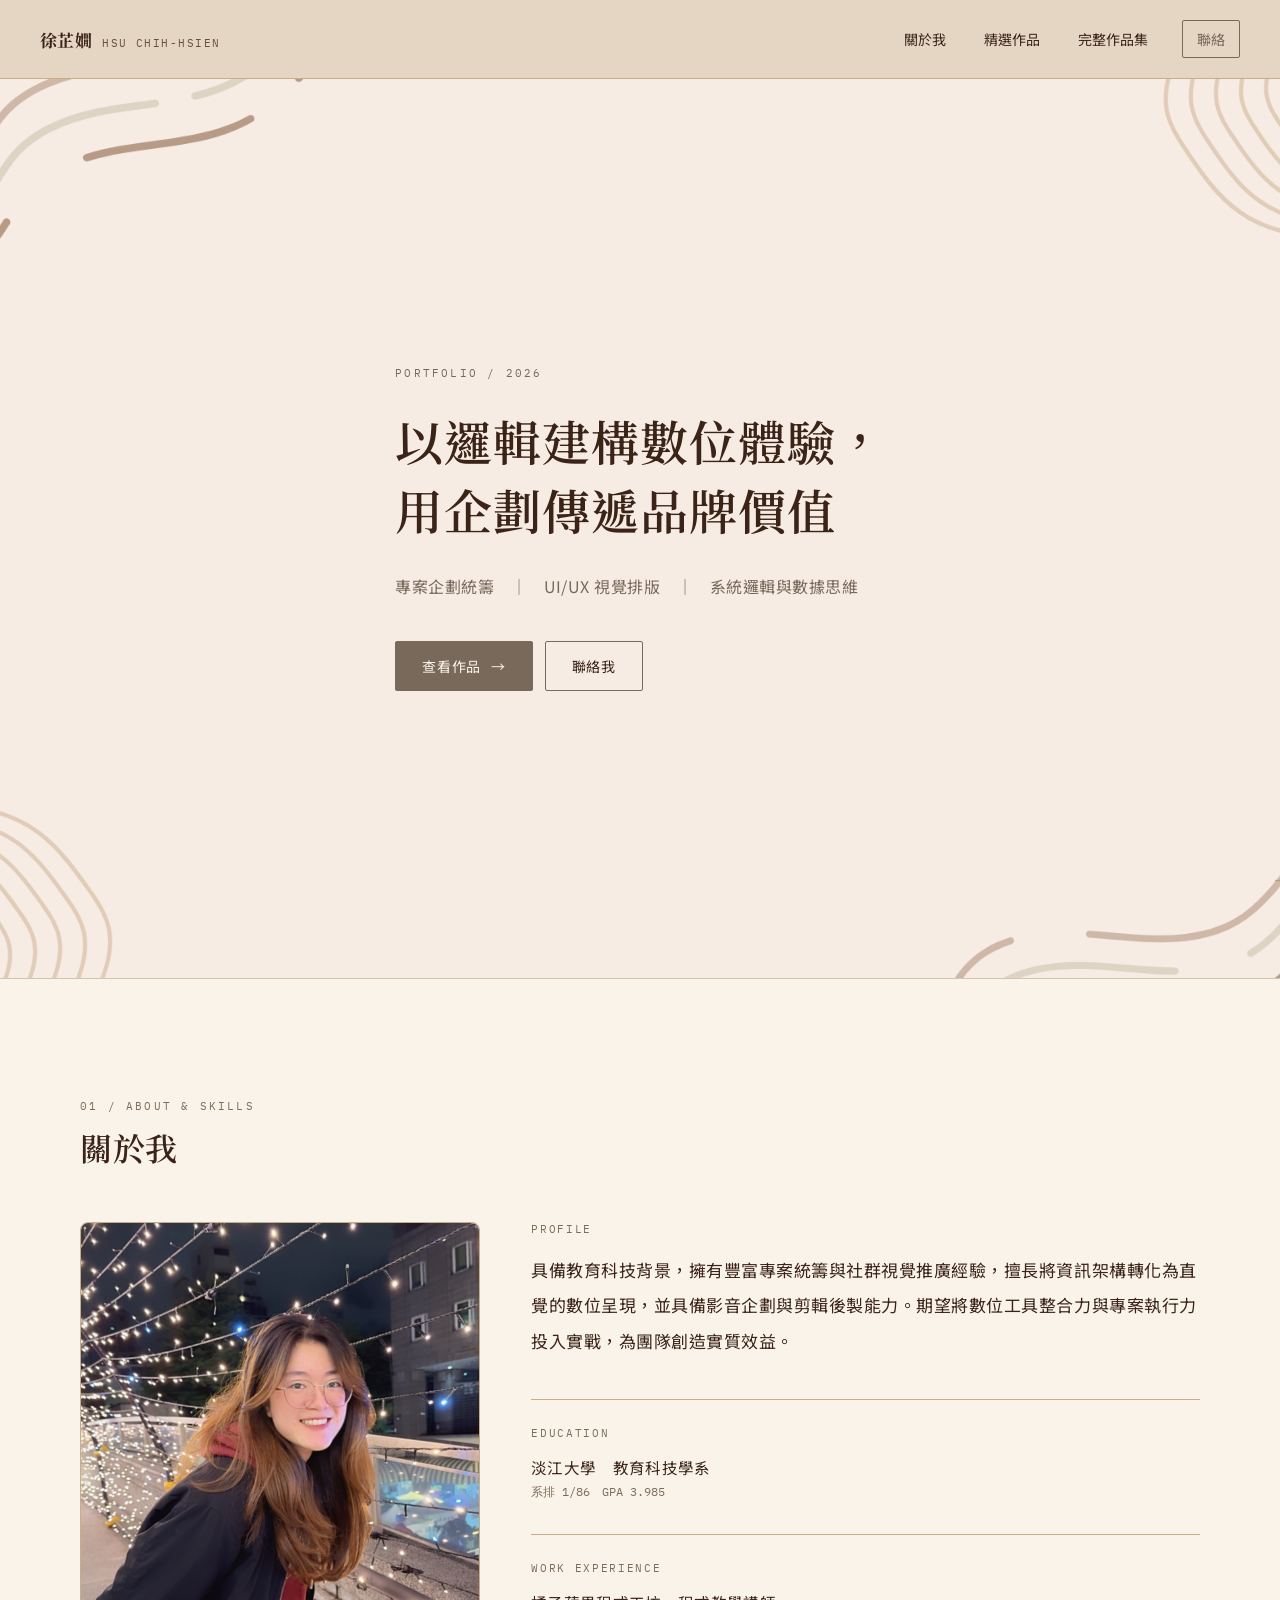
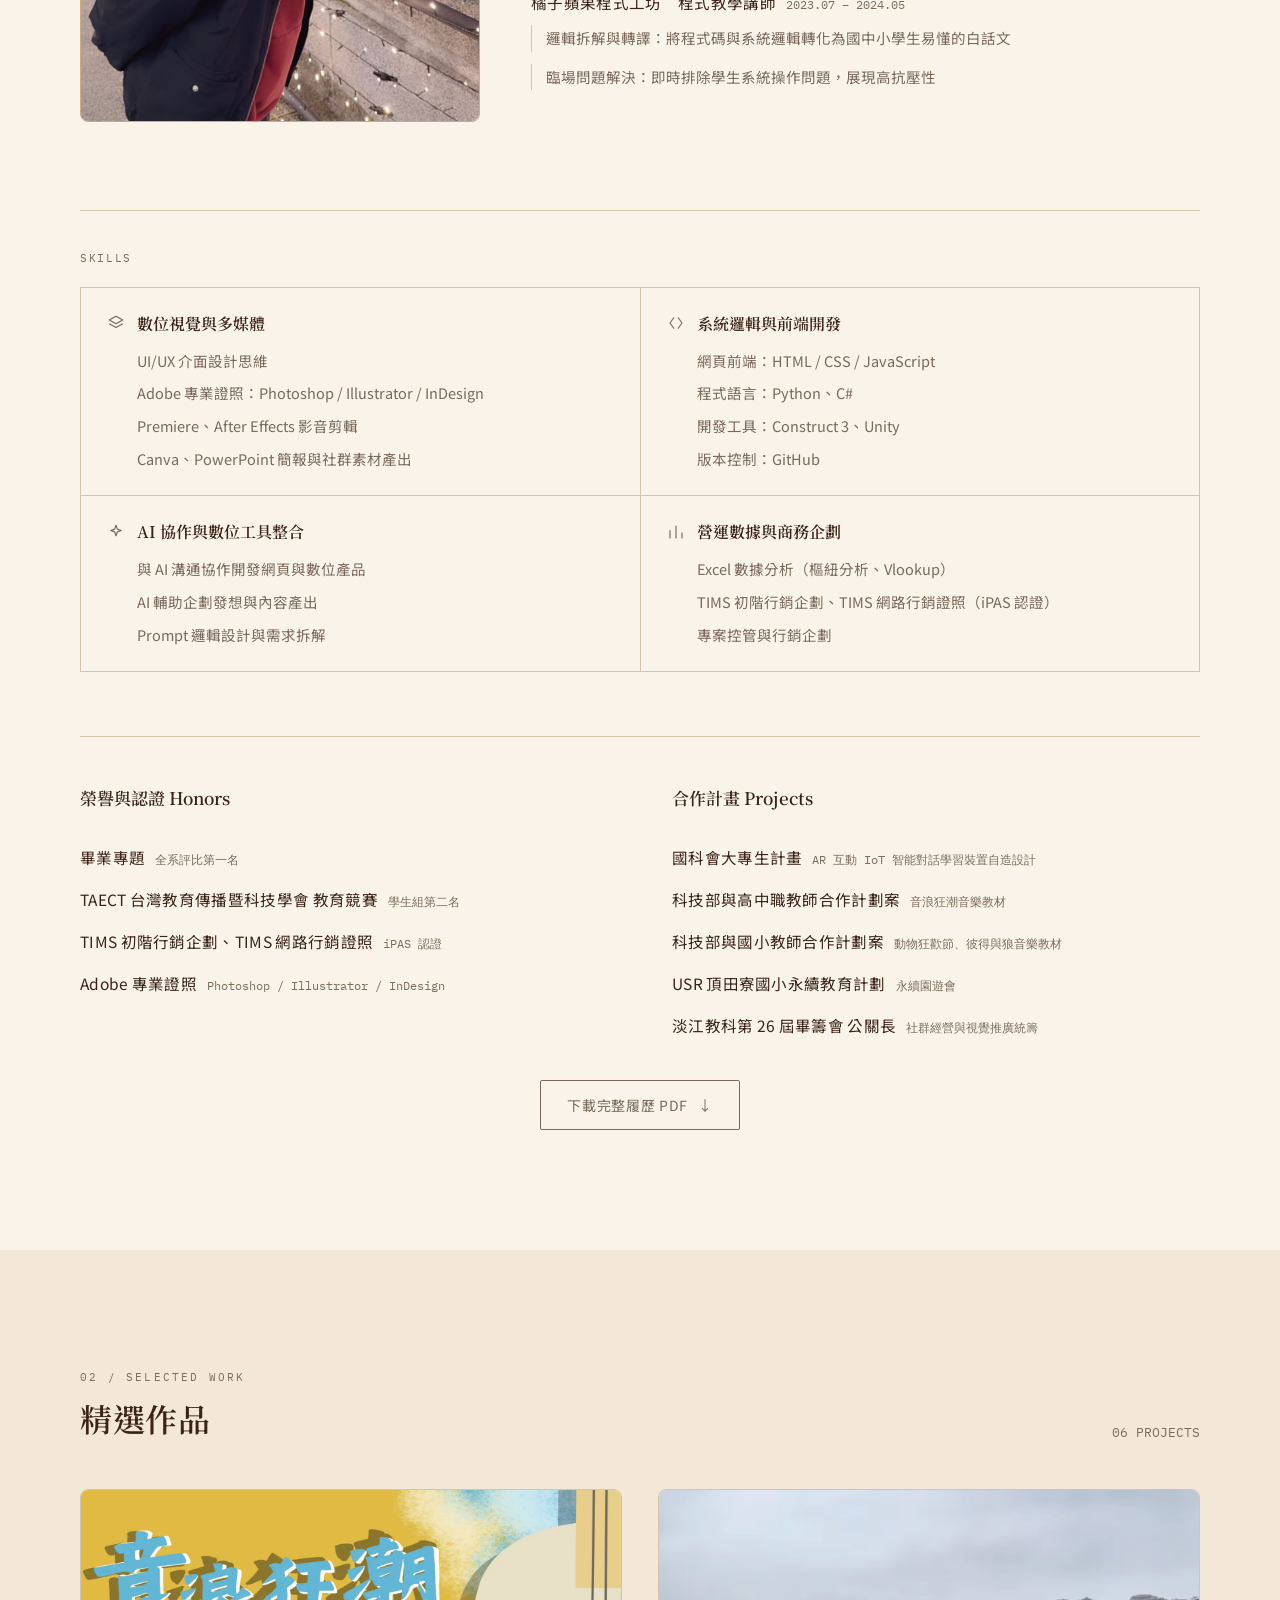
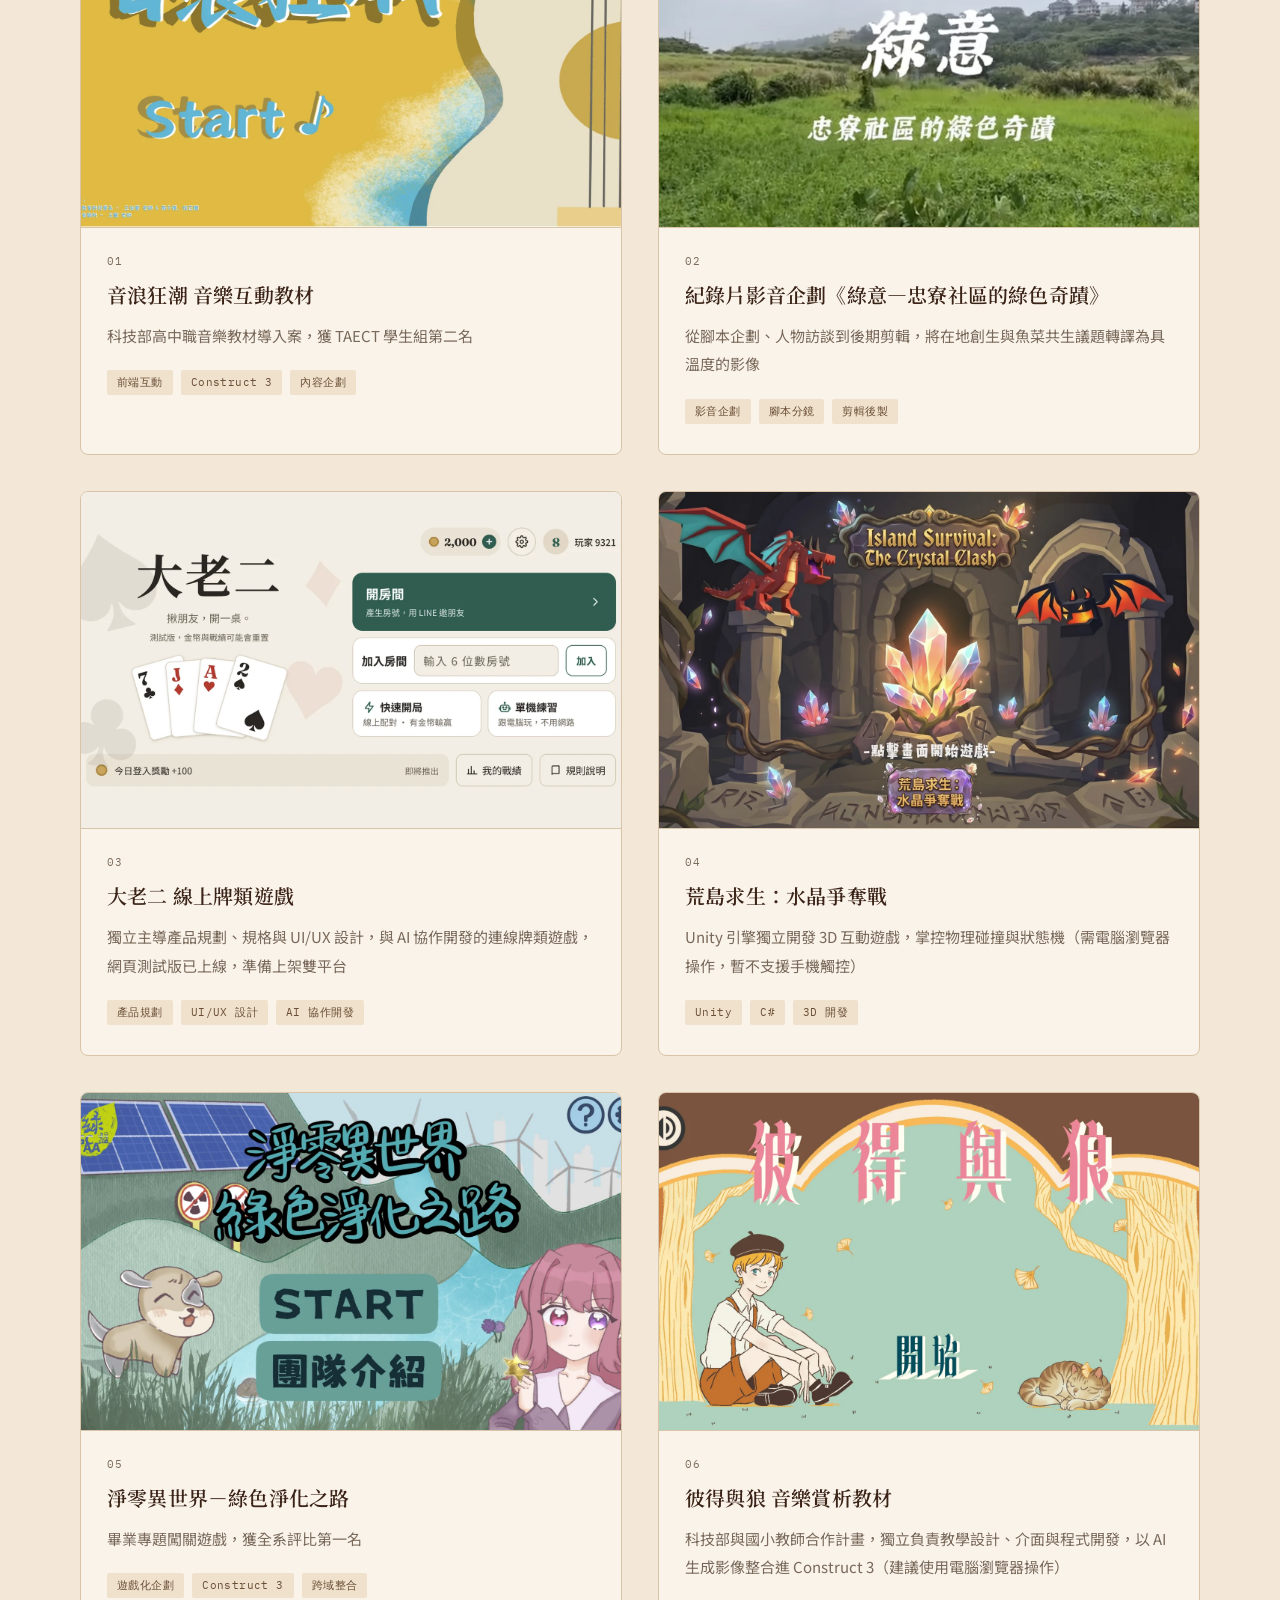
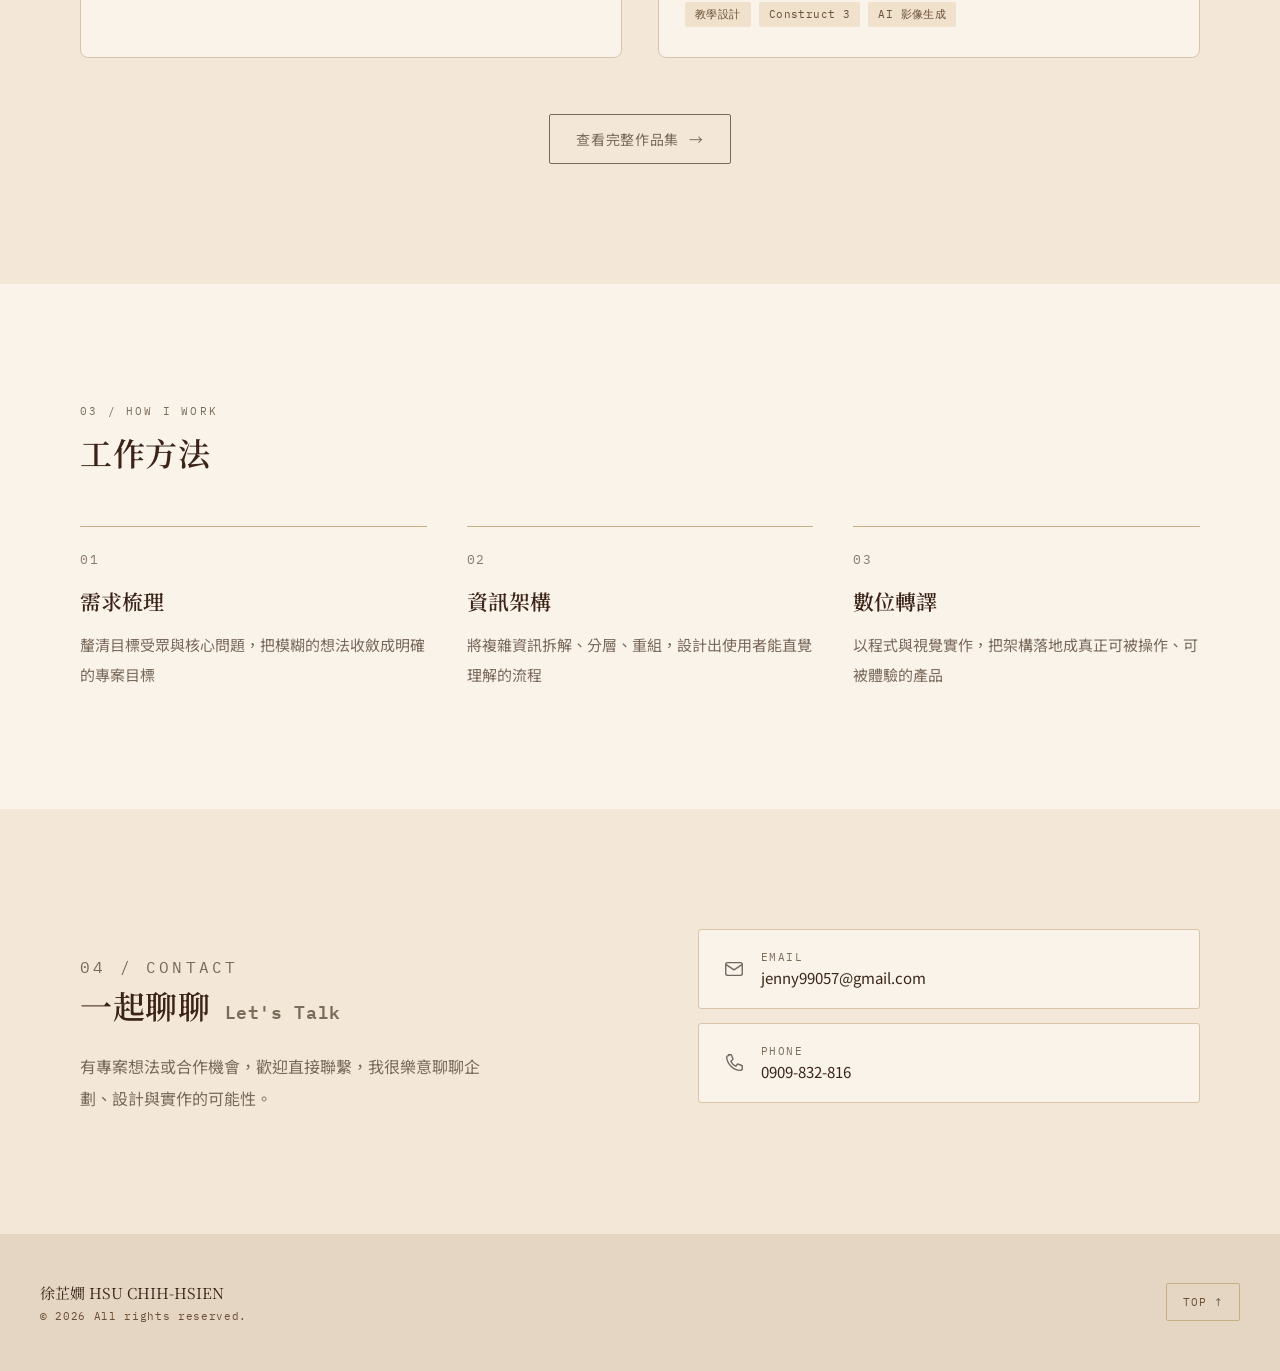
==== commit 852584d5: "Feature 大老二 in place of 觀星協會 on the homepage Co-Authored-By: Claude Opus 5.5 <noreply@anthropic.com>" ====
--- a/index.html
+++ b/index.html
@@ -295,9 +295,9 @@
             </div>
           </a>
 
-          <a href="https://xian1215.itch.io/start" target="_blank" rel="noopener" class="work-card">
-            <div class="work-cover">
-              <img src="assets/images/works/work-01.webp" alt="觀星協會數位經營導入企劃《星之所嚮》 封面" loading="lazy" decoding="async" onerror="this.style.display='none'">
+          <a href="https://big-two.pages.dev" target="_blank" rel="noopener" class="work-card">
+            <div class="work-cover">
+              <img src="assets/images/works/work-16.webp" alt="大老二 線上牌類遊戲 封面" loading="lazy" decoding="async" onerror="this.style.display='none'">
               <div class="work-cover-placeholder">
                 <span class="cover-label">COVER 16:10</span>
                 <span class="cover-size">建議 1600×1000px</span>
@@ -305,12 +305,12 @@
             </div>
             <div class="work-body">
               <div class="work-no">03</div>
-              <h3 class="work-title">觀星協會數位經營導入企劃《星之所嚮》</h3>
-              <p class="work-desc">對接台灣親子觀星會，從需求分析、企劃撰寫到互動程式開發，將天文知識轉譯為遊戲與互動電子書</p>
-              <div class="tag-row">
-                <span class="tag">數位企劃</span>
-                <span class="tag">需求分析</span>
-                <span class="tag">Construct 3</span>
+              <h3 class="work-title">大老二 線上牌類遊戲</h3>
+              <p class="work-desc">獨立主導產品規劃、規格與 UI/UX 設計，與 AI 協作開發的連線牌類遊戲，網頁測試版已上線，準備上架雙平台</p>
+              <div class="tag-row">
+                <span class="tag">產品規劃</span>
+                <span class="tag">UI/UX 設計</span>
+                <span class="tag">AI 協作開發</span>
               </div>
             </div>
           </a>
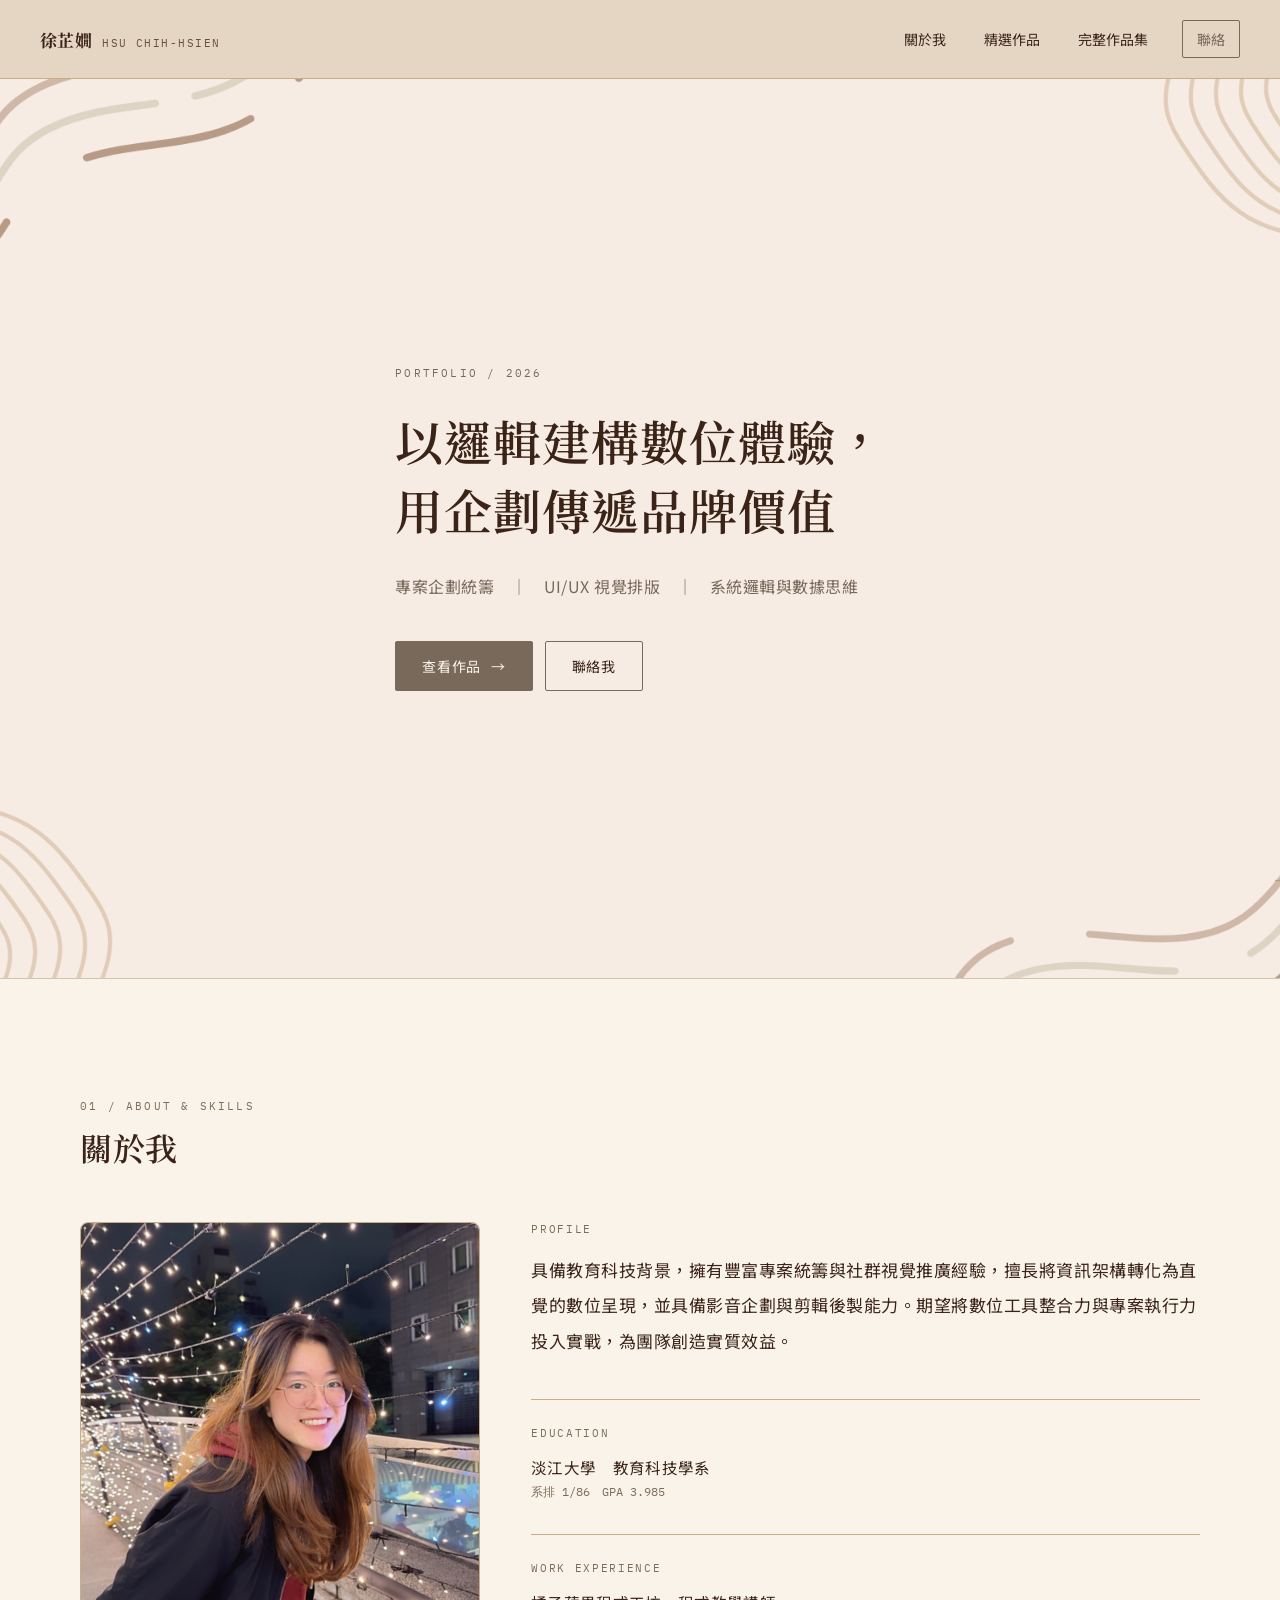
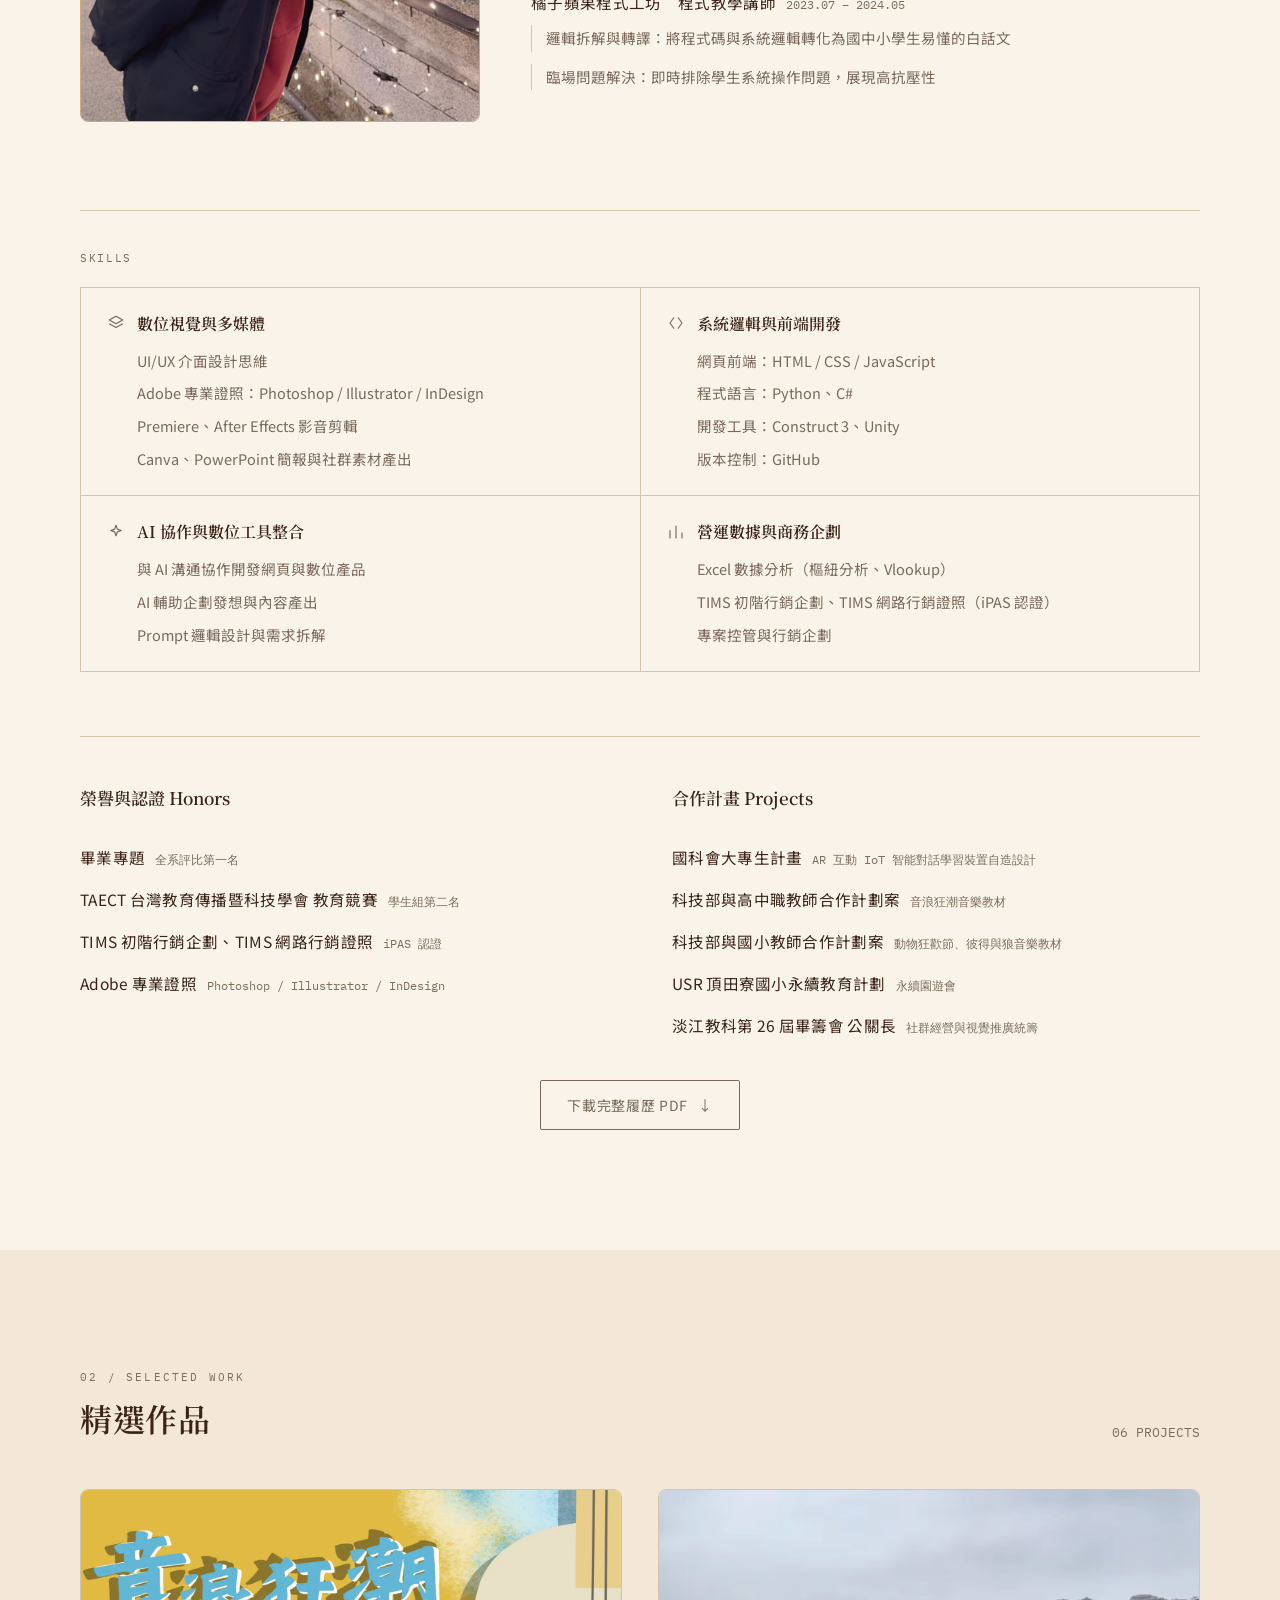
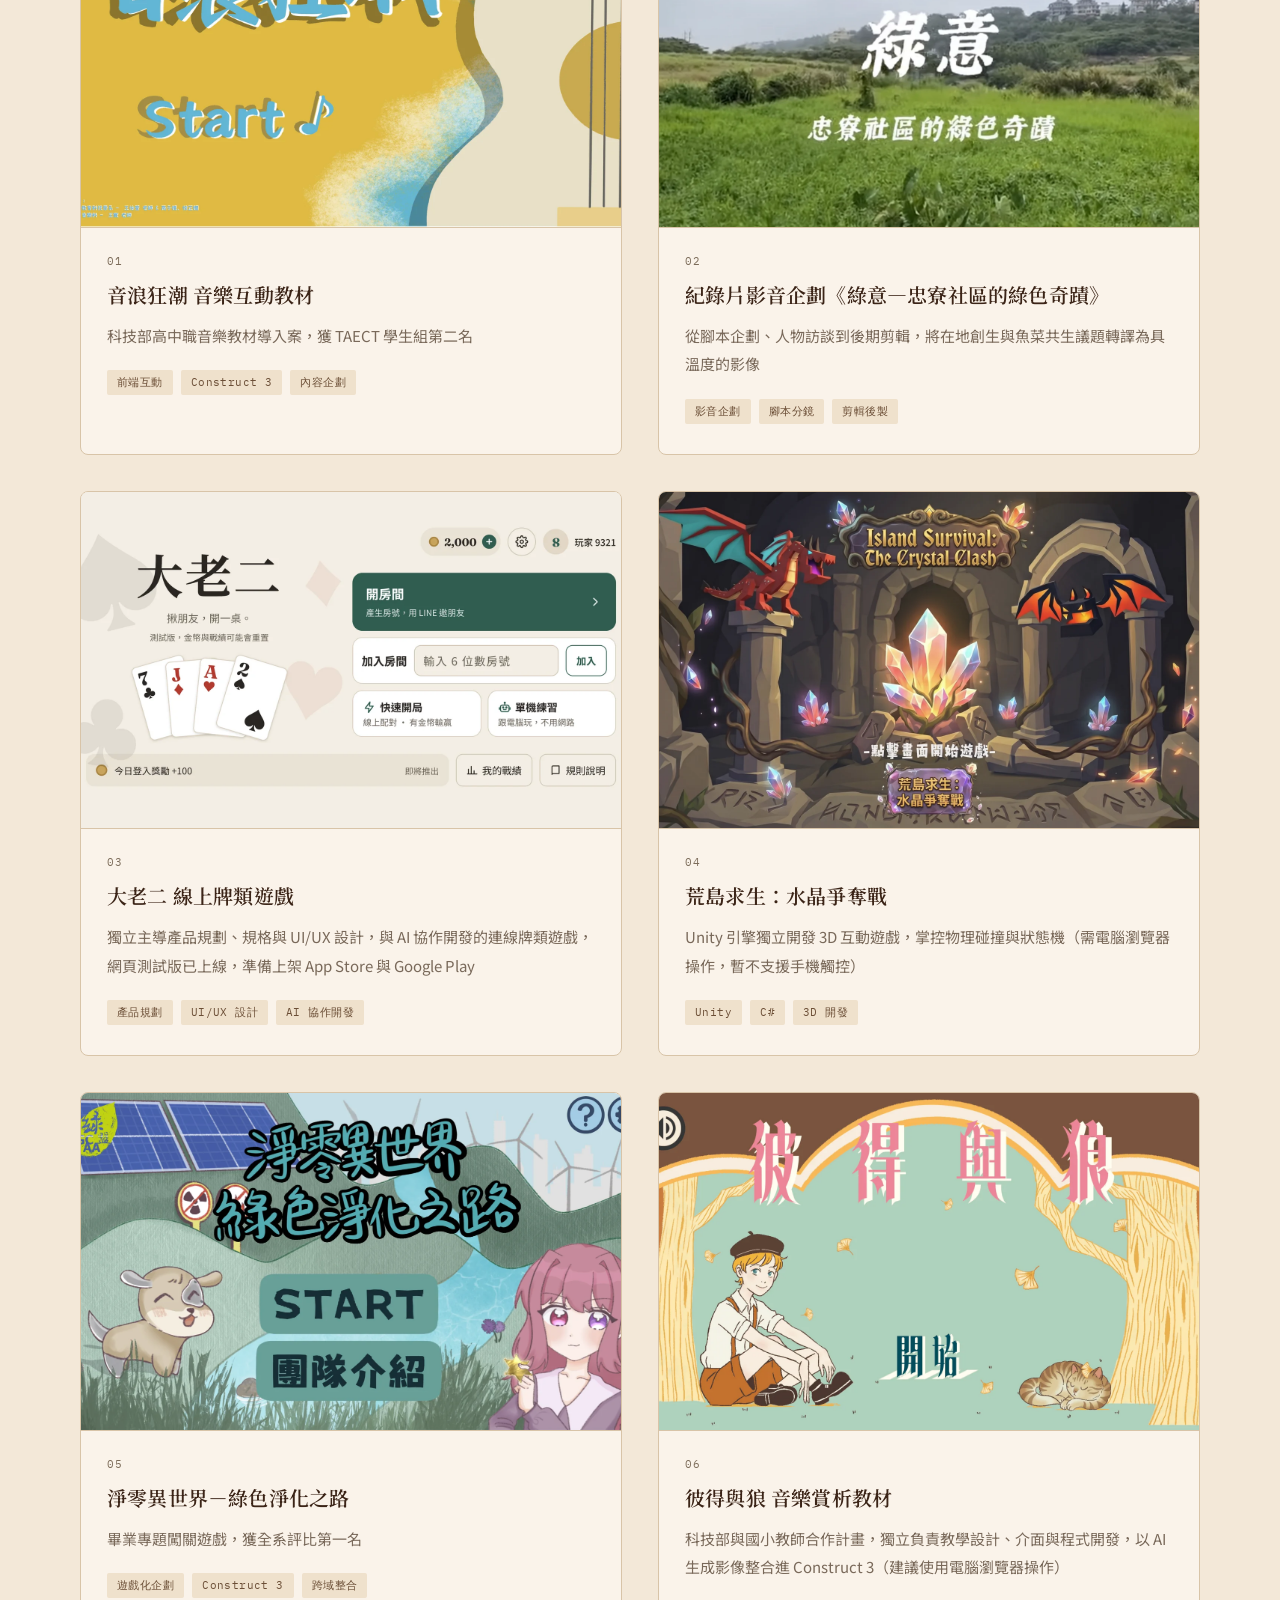
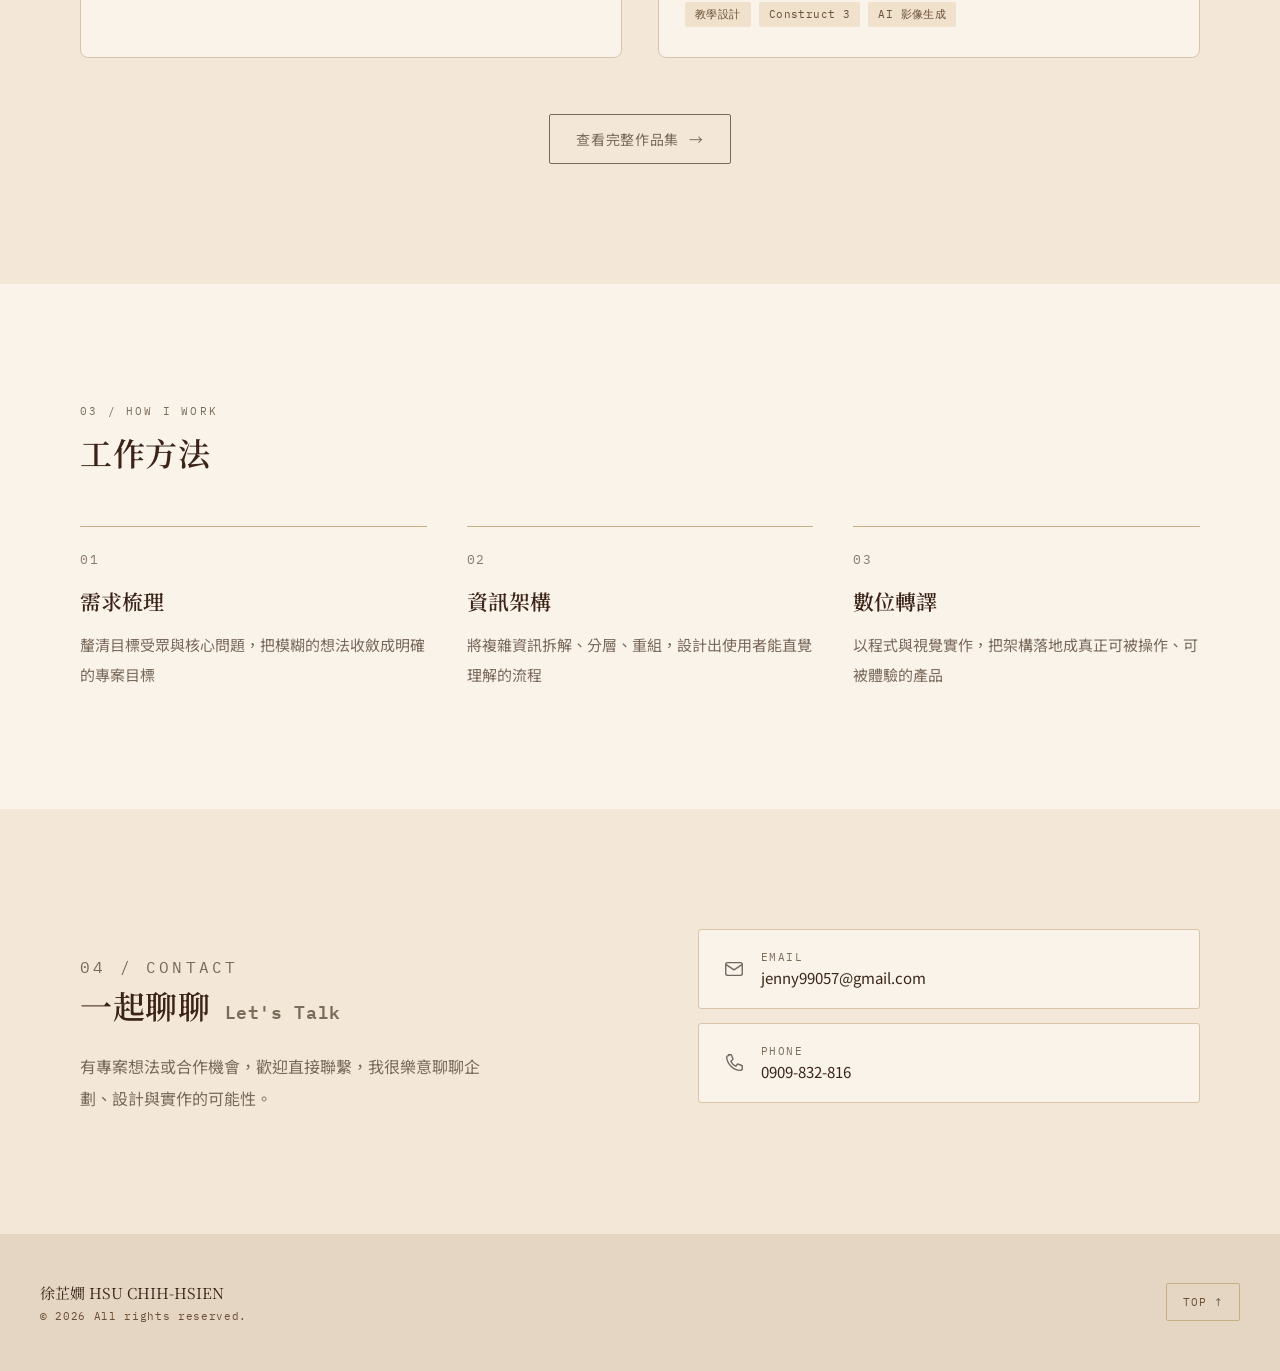
==== commit 75f0c3ab: "Spell out app stores on the 大老二 featured card Co-Authored-By: Claude Opus 5.5 <noreply@anthropic.com" ====
--- a/index.html
+++ b/index.html
@@ -306,7 +306,7 @@
             <div class="work-body">
               <div class="work-no">03</div>
               <h3 class="work-title">大老二 線上牌類遊戲</h3>
-              <p class="work-desc">獨立主導產品規劃、規格與 UI/UX 設計，與 AI 協作開發的連線牌類遊戲，網頁測試版已上線，準備上架雙平台</p>
+              <p class="work-desc">獨立主導產品規劃、規格與 UI/UX 設計，與 AI 協作開發的連線牌類遊戲，網頁測試版已上線，準備上架 App Store 與 Google Play</p>
               <div class="tag-row">
                 <span class="tag">產品規劃</span>
                 <span class="tag">UI/UX 設計</span>
